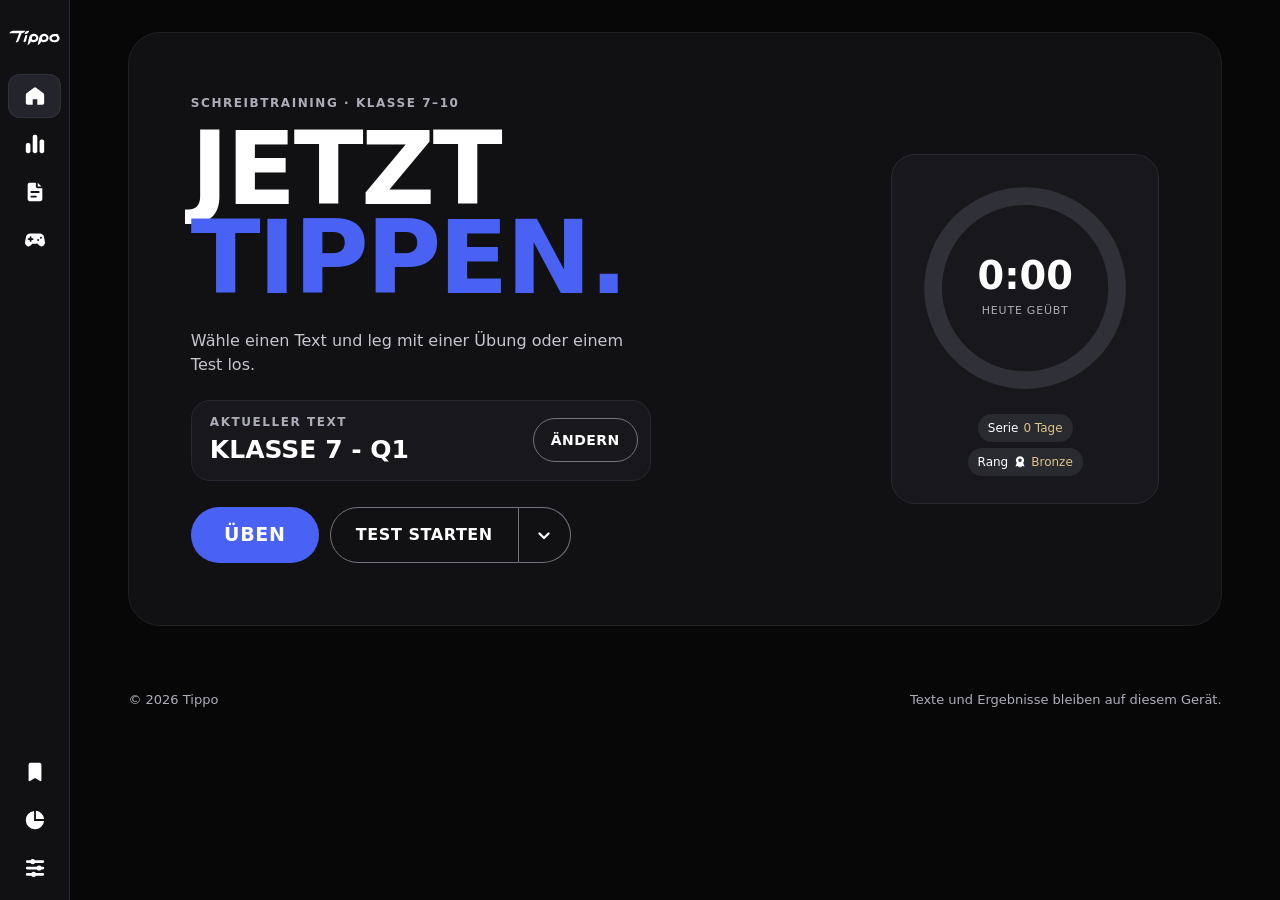
==== index.html @ 5d73d396 "Add files via upload" ====
<!doctype html>
<html lang="de" data-pg="start">
<head>
  <meta charset="utf-8">
  <meta name="viewport" content="width=device-width, initial-scale=1, viewport-fit=cover">
  <meta name="color-scheme" content="dark">
  <meta name="theme-color" content="#070708">
  <meta name="description" content="Tippo – Schreibtraining für Klasse 7–10 mit Übungen, Tests und einem Tipp-Spiel.">
  <title>Tippo – Schreibtraining</title>
  <link rel="icon" type="image/svg+xml" href="./assets/logo.svg">
  <link rel="stylesheet" href="./assets/site.css">
  <script defer src="./assets/app.js"></script>
  <script defer src="./assets/game.js"></script>
</head>
<body data-v="home">
<svg class="symbols" xmlns="http://www.w3.org/2000/svg" aria-hidden="true">
  <symbol id="i-home" viewBox="0 0 24 24"><path d="M10.8 2.9a2 2 0 0 1 2.4 0l8 6.2c.5.4.8 1 .8 1.6v8.8a2 2 0 0 1-2 2h-5.5v-6h-5v6H4a2 2 0 0 1-2-2v-8.8c0-.6.3-1.2.8-1.6z"/></symbol>
  <symbol id="i-chart" viewBox="0 0 24 24"><rect x="2" y="11" width="5" height="11" rx="2"/><rect x="9.5" y="2" width="5" height="20" rx="2"/><rect x="17" y="7" width="5" height="15" rx="2"/></symbol>
  <symbol id="i-doc" viewBox="0 0 24 24"><path fill-rule="evenodd" d="M6 2a2 2 0 0 0-2 2v16a2 2 0 0 0 2 2h12a2 2 0 0 0 2-2V8h-5a2 2 0 0 1-2-2V2zM7 12a1 1 0 0 1 1-1h8a1 1 0 1 1 0 2H8a1 1 0 0 1-1-1zm0 5a1 1 0 0 1 1-1h5a1 1 0 1 1 0 2H8a1 1 0 0 1-1-1zM15 2v4h4z"/></symbol>
  <symbol id="i-plus" viewBox="0 0 24 24"><path fill-rule="evenodd" d="M12 22a10 10 0 1 0 0-20 10 10 0 0 0 0 20zm1-15a1 1 0 1 0-2 0v4H7a1 1 0 1 0 0 2h4v4a1 1 0 1 0 2 0v-4h4a1 1 0 1 0 0-2h-4z"/></symbol>
  <symbol id="i-book" viewBox="0 0 24 24"><path d="M7 2h10a2 2 0 0 1 2 2v17a1 1 0 0 1-1.5.9L12 18.6l-5.5 3.3A1 1 0 0 1 5 21V4a2 2 0 0 1 2-2z"/></symbol>
  <symbol id="i-pie" viewBox="0 0 24 24"><path d="M11 2.1A10 10 0 1 0 21.9 13H11zM13 2v9h9a10 10 0 0 0-9-9z"/></symbol>
  <symbol id="i-bolt" viewBox="0 0 24 24"><path d="m14 1-11 13h7l-1 9 12-13h-7z"/></symbol>
  <symbol id="i-set" viewBox="0 0 24 24"><path d="M2 5a1.5 1.5 0 0 1 1.5-1.5H7a3 3 0 0 1 5 0h8.5a1.5 1.5 0 0 1 0 3H12a3 3 0 0 1-5 0H3.5A1.5 1.5 0 0 1 2 5zm0 7a1.5 1.5 0 0 1 1.5-1.5H14a3 3 0 0 1 5 0h1.5a1.5 1.5 0 0 1 0 3H19a3 3 0 0 1-5 0H3.5A1.5 1.5 0 0 1 2 12zm0 7a1.5 1.5 0 0 1 1.5-1.5H8a3 3 0 0 1 5 0h7.5a1.5 1.5 0 0 1 0 3H13a3 3 0 0 1-5 0H3.5A1.5 1.5 0 0 1 2 19z"/></symbol>
  <symbol id="i-panel" viewBox="0 0 24 24"><path fill-rule="evenodd" d="M5 3a3 3 0 0 0-3 3v12a3 3 0 0 0 3 3h14a3 3 0 0 0 3-3V6a3 3 0 0 0-3-3zm4 2h2v14H9z"/></symbol>
  <symbol id="i-x" viewBox="0 0 24 24"><path d="M4.2 4.2a2 2 0 0 1 2.8 0l5 5 5-5A2 2 0 0 1 19.8 7l-5 5 5 5a2 2 0 0 1-2.8 2.8l-5-5-5 5A2 2 0 1 1 4.2 17l5-5-5-5a2 2 0 0 1 0-2.8z"/></symbol>
  <symbol id="i-chev" viewBox="0 0 24 24"><path d="M4 8.5a1.7 1.7 0 0 1 2.4 0l5.6 5.6 5.6-5.6A1.7 1.7 0 0 1 20 11l-6.8 6.8a1.7 1.7 0 0 1-2.4 0L4 11a1.7 1.7 0 0 1 0-2.5z"/></symbol>
  <symbol id="i-game" viewBox="0 0 24 24"><path fill-rule="evenodd" d="M7 5H17a5 5 0 0 1 4.9 4.1l1 5.4a3.8 3.8 0 0 1-6.5 3.3L15 16H9l-1.4 1.8a3.8 3.8 0 0 1-6.5-3.3l1-5.4A5 5 0 0 1 7 5zm.2 3a1 1 0 0 0-1 1v1H5a1 1 0 0 0 0 2h1.2v1a1 1 0 0 0 2 0v-1h1.2a1 1 0 0 0 0-2H8.2V9a1 1 0 0 0-1-1zm8.3 3a1.1 1.1 0 1 0 0 2.2 1.1 1.1 0 0 0 0-2.2zm3-2.6a1.1 1.1 0 1 0 0 2.2 1.1 1.1 0 0 0 0-2.2z"/></symbol>
  <symbol id="i-box" viewBox="0 0 24 24"><path d="M12 2 2.8 6.2 12 10.5l9.2-4.3zM2 8v9.5a1 1 0 0 0 .6.9l8.4 3.8V12.1zm20 0-9 4.1v10.1l8.4-3.8a1 1 0 0 0 .6-.9z"/></symbol>
  <symbol id="i-medal" viewBox="0 0 24 24"><path fill-rule="evenodd" d="M12 2a7 7 0 0 0-5.5 11.3l-2.2 6.6 4-1.2 2.6 3.3 1.1-4 1.1 4 2.6-3.3 4 1.2-2.2-6.6A7 7 0 0 0 12 2zm0 3 1.2 2.4 2.7.4-2 1.9.5 2.7L12 11.1l-2.4 1.3.5-2.7-2-1.9 2.7-.4z"/></symbol>
</svg>

<div class="app" id="app">
  <aside class="side" id="side" aria-label="Seitenleiste">
    <div class="sbh">
      <button class="mark" id="bMark" type="button" aria-label="Seitenleiste öffnen" aria-controls="side" aria-expanded="false" title="Seitenleiste öffnen"><img src="./assets/logo.svg" width="52" height="16" alt=""></button>
      <img class="sblogo" src="./assets/logo.svg" width="108" height="33" alt="Tippo">
      <button class="icon-button side-close" id="bCol" type="button" aria-label="Seitenleiste schließen" title="Seitenleiste schließen"><svg class="i" aria-hidden="true"><use href="#i-x"/></svg></button>
    </div>
    <nav class="nav-group" aria-label="Schreibtraining">
      <button class="si" data-page="start" aria-label="Start" title="Start"><svg class="i" aria-hidden="true"><use href="#i-home"/></svg><span>Start</span></button>
      <button class="si" data-page="progress" aria-label="Fortschritt" title="Fortschritt"><svg class="i" aria-hidden="true"><use href="#i-chart"/></svg><span>Fortschritt</span></button>
      <button class="si" data-act="texts" aria-label="Texte" title="Texte" aria-haspopup="dialog"><svg class="i" aria-hidden="true"><use href="#i-doc"/></svg><span>Texte</span></button>
      <button class="si" data-page="game" aria-label="Spiel" title="Spiel"><svg class="i" aria-hidden="true"><use href="#i-game"/></svg><span>Spiel</span></button>
    </nav>
    <div class="nav-group sg">
      <button class="si" id="bGes" aria-label="Gesicherte Texte" title="Gesicherte Texte"><svg class="i" aria-hidden="true"><use href="#i-book"/></svg><span>Gesichert</span></button>
      <button class="si" id="sAna" aria-label="Fehleranalyse" title="Fehleranalyse"><svg class="i" aria-hidden="true"><use href="#i-pie"/></svg><span>Fehleranalyse</span></button>
      <button class="si" id="bDrill" aria-label="Schwächen üben" title="Schwächen üben"><svg class="i" aria-hidden="true"><use href="#i-bolt"/></svg><span>Schwächen üben</span></button>
      <button class="si" id="bSet" aria-label="Einstellungen" title="Einstellungen"><svg class="i" aria-hidden="true"><use href="#i-set"/></svg><span>Einstellungen</span></button>
    </div>
  </aside>
  <div class="scrim" id="scrim" aria-hidden="true"></div>

  <div class="shell" id="shell">
    <header class="top">
      <a href="#start" aria-label="Tippo Startseite"><img src="./assets/logo.svg" width="100" height="30" alt=""></a>
      <button class="acc" id="bAcc" hidden>ID <b>…</b></button>
      <button class="icon-button" data-act="side" aria-label="Seitenleiste öffnen" aria-controls="side" aria-expanded="false"><svg class="i" aria-hidden="true"><use href="#i-panel"/></svg></button>
    </header>
    <main>
      <section class="stage pg pg-s" aria-labelledby="h1">
        <div class="stage-content">
          <span class="k">Schreibtraining · Klasse 7–10</span>
          <h1 class="d" id="h1" tabindex="-1">Jetzt<br><em>tippen.</em></h1>
          <p class="lead" id="lead">Wähle einen Text und leg mit einer Übung oder einem Test los.</p>
          <div class="cur">
            <div><span class="k">Aktueller Text</span><b class="d" id="curTxt">Vorlagen werden geladen</b></div>
            <button class="pill o s" id="curBtn" aria-haspopup="dialog" aria-controls="textd" aria-expanded="false">Ändern</button>
          </div>
          <div class="acts">
            <button class="pill primary" id="bPlay">Üben</button>
            <div class="split">
              <button class="pill o" id="bTest">Test starten</button>
              <button class="pill o sm" id="bMore" aria-expanded="false" aria-controls="mMore" aria-label="Weitere Modi"><svg class="i" aria-hidden="true"><use href="#i-chev"/></svg></button>
              <div class="menu" id="mMore" hidden>
                <button id="bSprint"><svg class="i" aria-hidden="true"><use href="#i-bolt"/></svg><span><b>Sprint</b><small>60 Sekunden tippen</small></span></button>
                <button data-page="game"><svg class="i" aria-hidden="true"><use href="#i-game"/></svg><span><b>Wortpost</b><small>Wörter als Pakete verschicken</small></span></button>
              </div>
            </div>
          </div>
        </div>
        <div class="goal">
          <div class="ring">
            <svg viewBox="0 0 120 120" aria-hidden="true"><circle class="bg" cx="60" cy="60" r="52"/><circle class="fg" id="ringFg" cx="60" cy="60" r="52" stroke-dasharray="326.7" stroke-dashoffset="326.7"/></svg>
            <div class="mid"><b class="d" id="ringT">0:00</b><small>Heute geübt</small></div>
          </div>
          <div class="chips"><span class="chip">Serie <i id="chStreak">0 Tage</i></span><span class="chip">Rang <i id="chRank">Bronze</i></span></div>
        </div>
      </section>

      <section class="sec pg pg-p" aria-labelledby="progressHeading">
        <h1 class="d page-title" id="progressHeading" tabindex="-1">Dein Fortschritt</h1>
        <div class="cards">
          <div class="box rk"><span class="k">Rang</span><div class="rkh"><span id="pRankI"></span><div class="big d" id="pRank">Bronze</div></div><progress id="pXp" max="100" value="0" aria-label="Erfahrung bis zum nächsten Rang"></progress><small class="k" id="pXpT"></small><div class="ladder" id="ladder"></div></div>
          <div class="box"><span class="k">Netto-Anschläge pro Minute</span><svg class="spark" id="spark" viewBox="0 0 300 70" preserveAspectRatio="none" role="img" aria-label="Tempo-Verlauf"></svg><small class="k" id="pAvg"></small></div>
          <div class="box"><span class="k">Heute geübt</span><div class="big d" id="pToday">0:00</div><small class="k" id="pTodayT"></small></div>
        </div>
        <h2 class="d section-title">Abzeichen</h2>
        <div class="badges" id="badges"></div>
      </section>

      <section class="sec pg pg-g" aria-labelledby="gameHeading">
        <span class="k">Spielmodus · 45 Sekunden</span>
        <h1 class="d page-title" id="gameHeading" tabindex="-1">Wort<span>post.</span></h1>
        <p class="game-lead">Tippe die Aufschrift, um ein Paket abzuschicken. Je drei richtige Wörter in Folge bringen mehr Punkte. Ein Tippfehler unterbricht die Serie.</p>
        <div class="game-card">
          <div class="game-metrics">
            <div><span class="k">Restzeit</span><b class="d" id="gameTime">0:45</b></div>
            <div><span class="k">Punkte</span><b class="d" id="gameScore">0</b></div>
            <div><span class="k">Serie</span><b class="d" id="gameStreak">0</b></div>
            <div><span class="k">Rekord</span><b class="d" id="gameBest">0</b></div>
          </div>
          <progress id="gameClock" max="45" value="45" aria-label="Verbleibende Spielzeit"></progress>
          <div class="game-belt">
            <div class="parcel parcel-current"><svg class="i" aria-hidden="true"><use href="#i-box"/></svg><span class="k">Jetzt tippen</span><strong id="gameWord" aria-live="polite">–</strong></div>
            <div class="parcel"><svg class="i" aria-hidden="true"><use href="#i-box"/></svg><span class="k">Danach</span><strong id="gameNext">–</strong></div>
            <div class="parcel"><svg class="i" aria-hidden="true"><use href="#i-box"/></svg><span class="k">In der Warteschlange</span><strong id="gameLater">–</strong></div>
          </div>
          <div class="game-controls">
            <label for="gameInput" class="sr-only">Paketaufschrift tippen</label>
            <input id="gameInput" type="text" placeholder="Paketaufschrift tippen" autocomplete="off" autocorrect="off" autocapitalize="off" spellcheck="false" disabled>
            <button class="pill" type="button" id="gameStart">Spiel starten</button>
          </div>
          <p class="game-status" id="gameStatus" role="status">Ein fertiges Wort wird automatisch verschickt.</p>
        </div>
      </section>
    </main>
    <footer><span>© <span id="yr">2026</span> Tippo</span><span>Texte und Ergebnisse bleiben auf diesem Gerät.</span></footer>
  </div>

  <nav class="tabs" id="tabs" aria-label="Navigation">
    <button data-page="start"><svg class="i" aria-hidden="true"><use href="#i-home"/></svg>Start</button>
    <button data-act="texts" aria-haspopup="dialog"><svg class="i" aria-hidden="true"><use href="#i-doc"/></svg>Texte</button>
    <button data-page="progress"><svg class="i" aria-hidden="true"><use href="#i-chart"/></svg>Fortschritt</button>
    <button data-page="game"><svg class="i" aria-hidden="true"><use href="#i-game"/></svg>Spiel</button>
    <button data-act="set"><svg class="i" aria-hidden="true"><use href="#i-set"/></svg>Einstellungen</button>
  </nav>
</div>

<section class="ov" id="run" aria-label="Schreiben">
  <div class="bar"><i id="pb"></i></div><div class="bar t"><i id="tb"></i></div>
  <div class="rtop"><span class="k" id="rInfo"></span><button class="pill o s" id="runExit" type="button">Beenden <kbd>Esc</kbd></button></div>
  <div class="rbody">
    <div class="mets">
      <div class="met"><div class="n d" id="mT">0</div><span class="k">Anschläge/Min.</span></div>
      <div class="met"><div class="n d" id="mA">100<small>%</small></div><span class="k">Genauigkeit</span></div>
      <div class="met"><div class="n d" id="mZ">0:00</div><span class="k" id="mZk">Zeit</span></div>
    </div>
    <div class="tp" id="tp"></div>
    <div class="run-input">
      <label for="cap" class="sr-only">Schreibfeld</label>
      <textarea id="cap" placeholder="Hier tippen, um zu schreiben" autocomplete="off" autocorrect="off" autocapitalize="off" spellcheck="false" rows="1"></textarea>
    </div>
    <div class="hint" id="hint"></div>
    <div class="kbw"><div class="kb" id="kbRun" aria-hidden="true"></div></div>
  </div>
</section>

<section class="ov" id="done" aria-labelledby="dTitle">
  <div class="dwrap">
    <div>
      <span class="k" id="dKick"></span><h2 class="d" id="dTitle" tabindex="-1">Stark gemacht.</h2><div class="score d" id="dScore">0<small>Netto-Anschläge pro Minute</small></div>
      <div class="dacts"><button class="pill" id="dAgain">Nochmal</button><button class="pill o" id="dDrill">Schwächen üben</button><button class="pill o" id="dCert">Urkunde</button><button class="pill o" id="dHome">Fertig</button></div>
    </div>
    <div class="dside">
      <div class="dcard"><span class="k">Tempo-Verlauf</span><canvas id="chart" aria-label="Tempo-Verlauf"></canvas></div>
      <div class="dcard"><span class="k">Auswertung</span><div class="row" id="dTags"></div><div class="xpbar"><i id="dXp"></i></div><span class="k" id="dXpT"></span></div>
      <div class="dcard" id="dHeatC"><span class="k">Schwächen-Karte</span><div class="kbw"><div class="kb" id="kbDone" aria-hidden="true"></div></div></div>
    </div>
  </div>
</section>
<div id="cd" aria-live="assertive"><div><small>Mach dich bereit</small><br><b class="d" id="cdN">3</b></div></div>
<div id="toast" role="status"></div>

<dialog id="stopd" aria-labelledby="stopTitle">
  <h3 class="d" id="stopTitle">Test beenden?</h3>
  <p>Dein bisheriges Ergebnis wird gespeichert.</p>
  <div class="dr"><button class="pill l s" id="keepWriting" autofocus>Weiterschreiben</button><button class="pill s" id="endTest">Test beenden</button></div>
</dialog>

<dialog id="textd" aria-labelledby="textTitle">
  <div class="dialog-head"><h3 class="d" id="textTitle">Text auswählen</h3><button class="icon-button" id="textClose" aria-label="Textauswahl schließen" autofocus><svg class="i" aria-hidden="true"><use href="#i-x"/></svg></button></div>
  <div class="filters" id="filters" role="group" aria-label="Textgruppen"></div>
  <div class="grid" id="grid"></div>
  <div class="dr text-actions"><button class="pill l s" id="textImport">TXT importieren</button><button class="pill s" id="textAdd"><svg class="i" aria-hidden="true"><use href="#i-plus"/></svg>Eigener Text</button></div>
</dialog>

<dialog id="dlg" aria-labelledby="testHeading"><form method="dialog" id="fdlg"><h3 class="d" id="testHeading">Test starten</h3>
<label class="f2" for="iN">Name</label><input type="text" id="iN" required maxlength="40" autocomplete="off"><label class="f2" for="iK">Klasse</label><input type="text" id="iK" required maxlength="12" autocomplete="off">
<label class="f2" for="iM">Maximale Dauer (Minuten)</label><input type="number" id="iM" min="1" max="180" value="10" required><label class="f2" for="iW">Anschläge (0 = ganzer Text)</label><input type="number" id="iW" min="0" max="6000" value="0">
<div class="dr"><button type="button" class="pill l s" id="dC">Abbrechen</button><button class="pill s">Los geht’s</button></div></form></dialog>
<dialog id="setd" aria-labelledby="settingsHeading"><h3 class="d" id="settingsHeading">Einstellungen</h3>
<div class="opt"><label id="sScaleLabel" for="sScale">Schriftgröße<small>Für den Text beim Schreiben</small></label><input type="range" id="sScale" min="90" max="170" step="10"></div>
<div class="opt"><label id="sFontLabel" for="sFont">Schriftart<small>Serif, Sans oder Schreibmaschine</small></label><select id="sFont"><option value="serif">Serif</option><option value="sans">Sans</option><option value="mono">Schreibmaschine</option></select></div>
<div class="opt"><label id="sDailyLabel" for="sDaily">Tägliche Topleistung<small>Minuten Training pro Tag</small></label><select id="sDaily"><option>5</option><option>10</option><option>15</option><option>20</option><option>30</option></select></div>
<div class="opt"><label id="sGoalLabel" for="sGoal">Ziel-Tempo<small>Markiert das Zieltempo im Text</small></label><select id="sGoal"><option value="0">aus</option><option>100</option><option>150</option><option>200</option><option>250</option><option>300</option></select></div>
<div class="opt"><label id="sGlowLabel" for="sGlow">Leuchttaste und Fingerhinweis<small>Zeigt die nächste Taste</small></label><input type="checkbox" class="sw" id="sGlow"></div>
<div class="opt"><label id="sFingLabel" for="sFing">Fingerfarben<small>Tastatur nach Fingern einfärben</small></label><input type="checkbox" class="sw" id="sFing"></div>
<div class="opt"><label id="sSoundLabel" for="sSound">Ton<small>Leises Klicken, tiefer Ton bei Fehlern</small></label><input type="checkbox" class="sw" id="sSound"></div>
<div class="opt"><label id="sLockLabel" for="sLock">Korrektur gesperrt<small>Rücktaste ist aus</small></label><input type="checkbox" class="sw" id="sLock"></div>
<div class="opt" id="oDir"><span>Ordner verbinden<small>Texte und gesicherte Texte als Dateien speichern (Edge/Chrome)</small></span><button class="pill l s" id="sDir">Wählen</button></div>
<div class="dr"><button class="pill s" id="sClose">Fertig</button></div></dialog>
<dialog id="sheetd"><div class="sheet" id="sheet"></div><div class="dr"><button class="pill s" id="shP">Drucken</button><button class="pill l s" id="shI">Als Bild</button><button class="pill l s" id="shT">Als TXT</button><button class="pill l s" id="shC">Schließen</button></div></dialog>
<dialog id="certd"><h3 class="d">Deine Urkunde</h3><img id="certImg" alt="Urkunde"><div class="dr"><button class="pill s" id="ceP">Drucken</button><button class="pill l s" id="ceS">Als Bild speichern</button><button class="pill l s" id="ceC">Schließen</button></div></dialog>
<dialog id="gen"><div id="genb"></div><div class="dr"><button class="pill l s" id="genC">Schließen</button></div></dialog>
<dialog id="pastd" aria-labelledby="addHeading"><h3 class="d" id="addHeading">Eigener Text</h3><label class="f2" for="pN">Name der Textvorlage</label><input type="text" id="pN" maxlength="60" autocomplete="off" placeholder="Mein Übungstext"><label class="f2" for="pT">Text schreiben oder einfügen</label><textarea id="pT" required></textarea><p class="er" id="textError" role="alert" hidden></p><div class="dr"><button class="pill l s" id="pX">Abbrechen</button><button class="pill s" id="pS">Speichern und auswählen</button></div></dialog>
<input type="file" id="fin" accept=".txt,text/plain" multiple hidden>
<dialog id="idd"><h3 class="d">Deine ID</h3><p id="idW"></p><div class="idbox" id="idBox"></div>
<p class="idn">Die ID ersetzt E-Mail und Passwort. Sie wird zufällig in diesem Browser erzeugt, steht nirgends öffentlich und wird nicht an einen Server gesendet. Gib sie nicht weiter.</p>
<p class="ids" id="idS" role="status"></p>
<div class="idr"><button class="pill s" id="idCopy">ID kopieren</button><button class="pill l s" id="idEye">Anzeigen</button><button class="pill l s" id="idZip">Als ZIP herunterladen</button></div>
<div class="idm"><button class="lnk" id="idRest">Mit ID anmelden</button><button class="lnk" id="idNew">Neue ID erzeugen</button></div>
<div class="dr"><button class="pill s" id="idOk">Habe ich gesichert</button></div></dialog>
<dialog id="rsd"><h3 class="d">Mit ID anmelden</h3><p>Gib deine ID ein und wähle die ZIP-Sicherung.</p>
<label class="f2" for="rsId">ID</label><input type="text" id="rsId" placeholder="#…" autocomplete="off" spellcheck="false">
<label class="f2" for="rsF">ZIP-Sicherung</label><input type="file" id="rsF" accept=".zip,application/zip">
<p class="er" id="rsE" role="alert"></p>
<div class="dr"><button class="pill l s" id="rsX">Abbrechen</button><button class="pill s" id="rsGo">Anmelden</button></div></dialog>
</body>
</html>
---- assets/site.css ----
:root {
  color-scheme: dark;
  --bg: #070708;
  --card: #111114;
  --wash: #17171c;
  --line: #282830;
  --strong-line: #737380;
  --ink: #fff;
  --mut: #adadb9;
  --acc: #4962f4;
  --accT: #a5b1ff;
  --gold: #dec28d;
  --err: #ff9a90;
  --disp: "Bahnschrift", "Avenir Next Condensed", "Arial Narrow", system-ui, sans-serif;
  --ui: system-ui, -apple-system, "Segoe UI", sans-serif;
  --mono: "Cascadia Mono", ui-monospace, Consolas, monospace;
  --tf: "Iowan Old Style", Palatino, Georgia, serif;
  --scale: 1;
  --rail: 70px;
  --side-wide: 258px;
  --pad: clamp(18px, 3vw, 42px);
}
:root[data-f="sans"] { --tf: var(--ui); }
:root[data-f="mono"] { --tf: var(--mono); }
*, *::before, *::after { box-sizing: border-box; }
[hidden] { display: none !important; }
html, body { margin: 0; background: var(--bg); }
body { color: var(--ink); font: 400 16px/1.5 var(--ui); -webkit-font-smoothing: antialiased; }
button, input, select, textarea {
  color: inherit;
  font: inherit;
  -webkit-appearance: none;
  appearance: none;
  -webkit-tap-highlight-color: transparent;
}
button { cursor: pointer; }
button:disabled, input:disabled { cursor: default; opacity: .62; }
:focus-visible { outline: 2px solid var(--accT); outline-offset: 3px; }
::selection { color: #fff; background: var(--acc); }
img { display: block; max-width: 100%; }
progress { display: block; width: 100%; height: 7px; border: 0; border-radius: 99px; overflow: hidden; background: var(--line); accent-color: var(--acc); }
progress::-webkit-progress-bar { background: var(--line); }
progress::-webkit-progress-value { border-radius: 99px; background: var(--acc); }
progress::-moz-progress-bar { border-radius: 99px; background: var(--acc); }
.symbols, .sr-only { position: absolute; width: 1px; height: 1px; padding: 0; overflow: hidden; clip-path: inset(50%); white-space: nowrap; }
.i { display: inline-block; width: 22px; height: 22px; flex: none; fill: #fff; }
.d {
  font-family: var(--disp);
  font-weight: 750;
  font-stretch: condensed;
  font-variation-settings: "wdth" 78;
  text-transform: uppercase;
}
.k { display: block; color: var(--mut); font-size: 12px; font-weight: 650; letter-spacing: .13em; text-transform: uppercase; }
.pill {
  display: inline-flex;
  align-items: center;
  justify-content: center;
  gap: 8px;
  min-height: 52px;
  padding: 0 25px;
  border: 1.5px solid transparent;
  border-radius: 999px;
  background: var(--acc);
  color: #fff;
  font: 700 16px/1.15 var(--disp);
  font-variation-settings: "wdth" 85;
  letter-spacing: .035em;
  text-align: center;
  text-transform: uppercase;
  text-decoration: none;
  transition: background-color .18s, border-color .18s, transform .18s;
}
.pill:hover { background: #3b52da; }
.pill:active { transform: translateY(1px); }
.pill.o, .pill.l { background: transparent; border-color: var(--strong-line); }
.pill.l { border-color: var(--line); }
.pill.o:hover, .pill.l:hover { background: #25252d; border-color: #ababba; }
.pill.s { min-height: 44px; padding: 0 17px; font-size: 14px; }
.pill .i { width: 17px; height: 17px; }
.icon-button {
  display: grid; flex: none; place-items: center;
  width: 44px; height: 44px; padding: 0;
  border: 0; border-radius: 12px; background: transparent;
}
.icon-button:hover, .icon-button:focus-visible { background: #24242c; }
.icon-button .i { width: 19px; height: 19px; }
.lnk { border: 0; background: none; padding: 8px 0; color: var(--accT); }

/* Navigation and page layout */
.app { min-height: 100vh; padding-left: var(--rail); transition: padding-left .2s ease; }
.is-desktop.side-open .app { padding-left: var(--side-wide); }
.side {
  position: fixed;
  z-index: 30;
  inset: 0 auto 0 0;
  display: flex;
  flex-direction: column;
  width: var(--rail);
  padding: max(10px, env(safe-area-inset-top)) 8px max(10px, env(safe-area-inset-bottom));
  background: var(--card);
  border-right: 1px solid var(--line);
  overflow: auto;
  overscroll-behavior: contain;
  transition: width .2s ease, transform .2s ease;
}
.side-open .side { width: var(--side-wide); }
.sbh { display: flex; flex: none; align-items: center; justify-content: center; min-height: 56px; margin-bottom: 8px; }
.side-open .sbh { justify-content: space-between; padding: 0 4px 0 10px; }
.mark { display: grid; place-items: center; width: 54px; min-height: 44px; padding: 1px; border: 0; border-radius: 12px; background: transparent; }
.mark:hover { background: #24242c; }
.sblogo { object-fit: contain; }
.sblogo, .side-close, .side-open .mark, :root:not(.side-open) .si span { display: none; }
.side-open .sblogo, .side-open .side-close { display: grid; }
.nav-group { display: grid; gap: 4px; flex: none; }
.sg { margin-top: auto; padding-top: 12px; }
.si {
  display: flex;
  align-items: center;
  gap: 13px;
  min-height: 44px;
  width: 100%;
  padding: 0 13px;
  border: 0;
  border-radius: 12px;
  background: transparent;
  font-size: 14px;
  font-weight: 650;
  text-align: left;
  white-space: nowrap;
}
:root:not(.side-open) .si { justify-content: center; padding: 0; }
.si:hover, .si[aria-current="page"] { background: #24242c; }
.si[aria-current="page"] { box-shadow: inset 0 0 0 1px #30303a; }
.scrim { position: fixed; inset: 0; z-index: 25; background: #000b; visibility: hidden; pointer-events: none; opacity: 0; transition: opacity .2s, visibility .2s; }
.is-compact.side-open .scrim { visibility: visible; opacity: 1; pointer-events: auto; }
.is-compact.side-open body { overflow: hidden; }
.top, .tabs { display: none; }
.shell { min-width: 0; }
.shell main, .shell footer { max-width: 1170px; margin-inline: auto; padding-inline: var(--pad); }
.shell main { padding-block: clamp(22px, 2.5vw, 42px) clamp(38px, 5vw, 82px); }
.shell footer { display: flex; flex-wrap: wrap; justify-content: space-between; gap: 6px 24px; padding-bottom: 36px; color: var(--mut); font-size: 13px; }
.pg { display: none; }
[data-pg="start"] .pg-s { display: grid; }
[data-pg="progress"] .pg-p, [data-pg="game"] .pg-g { display: block; }
.stage {
  grid-template-columns: minmax(0, 1fr) minmax(210px, 268px);
  align-items: center;
  gap: clamp(24px, 5vw, 68px);
  padding: clamp(30px, 4.8vw, 72px);
  border: 1px solid #202025;
  border-radius: 32px;
  background: var(--card);
}
.stage-content { min-width: 0; }
.stage h1 { margin: 13px 0 27px; font-size: clamp(64px, 8vw, 138px); line-height: .86; letter-spacing: -.025em; }
.stage h1 em, #gameHeading span { color: var(--acc); font-style: normal; }
.lead, .game-lead { max-width: 46ch; margin: 0 0 23px; color: #c5c5ce; font-size: clamp(16px, 1.25vw, 19px); }
.cur {
  display: flex;
  align-items: center;
  justify-content: space-between;
  gap: 10px;
  max-width: 460px;
  margin-bottom: 26px;
  padding: 12px 12px 12px 18px;
  border: 1px solid var(--line);
  border-radius: 19px;
  background: var(--wash);
}
.cur div { min-width: 0; }
.cur b { display: block; overflow: hidden; font-size: clamp(18px, 2.2vw, 25px); text-overflow: ellipsis; white-space: nowrap; }
.acts, .dacts { display: flex; flex-wrap: wrap; align-items: center; gap: 11px; }
.acts .pill { min-height: 56px; }
.acts .primary { min-width: 128px; font-size: 19px; }
.split { position: relative; display: inline-flex; }
.split > .pill:first-child { border-radius: 999px 0 0 999px; }
.split .sm { width: 52px; padding: 0; border-left: 0; border-radius: 0 999px 999px 0; }
.split .sm .i { width: 16px; height: 16px; transition: transform .18s; }
.split .sm[aria-expanded="true"] .i { transform: rotate(180deg); }
.menu { position: absolute; z-index: 5; inset: calc(100% + 7px) auto auto 0; min-width: 246px; padding: 6px; border: 1px solid var(--line); border-radius: 16px; background: var(--wash); box-shadow: 0 12px 32px #0007; }
.menu button { display: flex; align-items: center; gap: 12px; width: 100%; padding: 9px 12px; border: 0; border-radius: 11px; background: transparent; text-align: left; }
.menu button:hover, .menu button:focus-visible { background: #282832; }
.menu b, .menu small { display: block; }
.menu small { color: var(--mut); }
.goal {
  display: grid;
  justify-items: center;
  gap: 20px;
  padding: clamp(18px, 2.1vw, 32px);
  border: 1px solid var(--line);
  border-radius: 24px;
  background: var(--wash);
  text-align: center;
}
.ring { position: relative; width: 100%; max-width: 220px; aspect-ratio: 1; }
.ring svg { display: block; width: 100%; height: 100%; transform: rotate(-90deg); }
.ring circle { fill: none; stroke-width: 10; stroke-linecap: round; }
.ring .bg { stroke: #303039; }
.ring .fg { stroke: var(--acc); transition: stroke-dashoffset .5s ease; }
.ring .mid { position: absolute; inset: 0; display: grid; place-content: center; text-align: center; }
.ring b { font-size: clamp(30px, 3vw, 46px); line-height: 1.05; }
.ring small { margin-top: 6px; color: var(--mut); font-size: 11px; letter-spacing: .07em; text-transform: uppercase; }
.chips { display: flex; flex-wrap: wrap; justify-content: center; gap: 6px; }
.chip { display: inline-flex; align-items: center; gap: 5px; padding: 5px 10px; border-radius: 999px; background: #292930; font-size: 12px; white-space: nowrap; }
.chip i { display: inline-flex; align-items: center; gap: 4px; color: var(--gold); font-style: normal; }
.chip svg { width: 14px; height: 14px; }

/* Progress and results */
.page-title { margin: 9px 0 22px; font-size: clamp(40px, 6.6vw, 94px); line-height: .95; letter-spacing: -.02em; overflow-wrap: anywhere; }
.section-title { margin: clamp(28px, 4vw, 46px) 0 15px; font-size: clamp(23px, 3vw, 33px); }
.cards { display: grid; grid-template-columns: minmax(0, 1.2fr) repeat(2, minmax(0, 1fr)); align-items: stretch; gap: 14px; }
.box, .dcard { min-width: 0; padding: clamp(15px, 2.2vw, 24px); border: 1px solid var(--line); border-radius: 21px; background: var(--card); }
.box { display: flex; flex-direction: column; gap: 12px; }
.box .big { margin: 2px 0; font-size: clamp(33px, 4vw, 60px); line-height: 1; }
.box .spark { margin: auto 0 0; }
.spark { display: block; width: 100%; height: 70px; }
.rkh { display: flex; align-items: center; gap: 10px; }
.rkh svg { display: block; width: 39px; height: 39px; }
.ladder { display: grid; grid-template-columns: repeat(6, minmax(0, 1fr)); gap: 4px; }
.rl { display: grid; justify-items: center; gap: 3px; padding: 5px 0; color: var(--mut); font-size: clamp(8px, .75vw, 11px); }
.rl svg { width: 20px; height: 20px; opacity: .44; }
.rl.done svg, .rl.on svg { opacity: 1; }
.rl.on { border-radius: 8px; background: #252538; color: #fff; }
.badges { display: grid; grid-template-columns: repeat(auto-fill, minmax(min(100%, 153px), 1fr)); gap: 10px; }
.bd { display: grid; justify-items: start; align-content: start; gap: 3px; min-height: 100px; padding: 12px 14px; border: 1px solid var(--line); border-radius: 14px; background: var(--card); }
.bd.on { border-color: #695839; background: #1c1813; }
.bd .i { margin-bottom: 3px; width: 24px; height: 24px; }
.bd:not(.on) .i { opacity: .42; }
.bd b { font-size: 14px; }
.bd span { color: var(--mut); font-size: 12px; }

/* Practice, test, and countdown */
.ov { position: fixed; inset: 0; z-index: 50; display: none; overflow: auto; overscroll-behavior: contain; background: var(--bg); }
body:not([data-v="home"]) { overflow: hidden; }
body:not([data-v="home"]) .app { visibility: hidden; }
body[data-v="run"] #run, body[data-v="done"] #done { display: block; }
#run { height: var(--run-height, 100%); bottom: auto; }
#run.keyboard-open .tp { height: calc(var(--tfs) * 2.9 + 24px); }
#run.keyboard-open .kbw { display: none; }
.bar { height: 4px; background: var(--line); }
.bar i { display: block; width: 0; height: 100%; background: var(--acc); transition: width .12s linear; }
.bar.t { height: 2px; }
.bar.t i { background: #dfdfeb; }
.rtop { display: flex; align-items: center; justify-content: space-between; gap: 12px; padding: max(10px, env(safe-area-inset-top)) var(--pad) 10px; border-bottom: 1px solid var(--line); }
.rtop .k { overflow-wrap: anywhere; }
.rtop button { flex: none; }
kbd { font: 600 12px var(--ui); text-transform: none; }
.rtop kbd { padding: 2px 5px; border: 1px solid var(--strong-line); border-radius: 5px; }
.rbody { max-width: 1120px; margin: 0 auto; display: grid; gap: clamp(12px, 2.5vh, 24px); padding: clamp(14px, 3vh, 28px) var(--pad) max(24px, env(safe-area-inset-bottom)); }
.mets { display: flex; justify-content: space-between; max-width: 560px; gap: 8px; }
.met .n { font-size: clamp(34px, 5vw, 64px); line-height: .98; font-variant-numeric: tabular-nums; }
.met .n small { margin-left: 3px; color: var(--mut); font-size: .43em; }
.met .k { margin-top: 5px; }
.tp {
  --tfs: calc(clamp(20px, 3.5vw, 42px) * var(--scale));
  position: relative;
  overflow: hidden;
  height: calc(var(--tfs) * 4.35 + 24px);
  padding: 12px clamp(11px, 2vw, 19px);
  border: 1px solid var(--line);
  border-radius: 16px;
  background: var(--card);
  font: 400 var(--tfs)/1.45 var(--tf);
  white-space: pre-wrap;
  overflow-wrap: anywhere;
  user-select: none;
}
.tp .d1 { color: #92929e; }
.tp .x { border-radius: 3px; background: #512624; color: var(--err); text-decoration: underline; text-underline-offset: 4px; }
.tp .c { border-radius: 4px; background: #293570; box-shadow: inset 0 -3px 0 var(--accT); }
.tp .gh { border-bottom: 2px dotted var(--mut); }
#cap, #gameInput {
  display: block;
  width: 100%;
  min-width: 0;
  min-height: 48px;
  padding: 10px 13px;
  border: 1px solid var(--strong-line);
  border-radius: 12px;
  background: var(--wash);
  font-size: 17px;
}
#cap { resize: none; overflow: hidden; font-family: var(--tf); }
#cap::placeholder, #gameInput::placeholder { color: var(--mut); }
.hint { color: var(--mut); font-size: 14px; }
.hint:empty { display: none; }
.hint b { color: var(--ink); }
.kbw { display: flex; justify-content: center; max-width: 100%; }
.kb, .kb .r { display: flex; align-items: center; gap: clamp(3px, .7vw, 6px); }
.kb { flex-direction: column; }
.key { display: grid; place-items: center; width: min(42px, 6.1vw); height: min(38px, 5.8vw); border: 1px solid var(--line); border-radius: 7px; color: var(--mut); font-size: clamp(10px, 1.4vw, 13px); font-weight: 650; }
.key.on { border-color: var(--accT); background: var(--acc); color: #fff; }
.key.sp { width: min(284px, 50vw); }
#cd { position: fixed; z-index: 50; inset: 0; display: none; place-items: center; background: var(--bg); text-align: center; }
#cd.on { display: grid; }
#cd small { color: var(--mut); letter-spacing: .15em; text-transform: uppercase; }
#cd b { display: block; color: var(--accT); font-size: clamp(110px, 24vw, 280px); line-height: 1; animation: count-in .85s ease both; }
@keyframes count-in { from { opacity: .45; transform: scale(.92); } to { opacity: 1; transform: scale(1); } }
.dwrap { display: grid; grid-template-columns: minmax(0, 1fr) minmax(0, .9fr); align-items: center; gap: clamp(24px, 5vw, 64px); max-width: 1170px; min-height: 100%; margin: 0 auto; padding: clamp(25px, 6vh, 65px) var(--pad); }
.dwrap h2 { margin: 8px 0 14px; font-size: clamp(36px, 5.6vw, 78px); line-height: .95; }
.score { font-size: clamp(84px, 13vw, 202px); line-height: .89; font-variant-numeric: tabular-nums; }
.score small { display: block; margin-top: 14px; color: var(--mut); font: 650 13px/1.35 var(--ui); letter-spacing: .1em; }
.dacts { margin-top: 24px; }
.dside { display: grid; gap: 13px; min-width: 0; }
.dcard canvas { display: block; width: 100%; height: 100px; margin-top: 10px; }
.dcard .kbw { margin-top: 12px; }
.dcard .key { width: clamp(15px, 2vw, 25px); height: clamp(18px, 2vw, 26px); }
.dcard .key.sp { width: min(150px, 40vw); }
.row { display: flex; flex-wrap: wrap; gap: 6px; margin-top: 10px; }
.tag { padding: 4px 9px; border-radius: 999px; background: #25252b; font-size: 13px; }
.tag.e { color: var(--err); }
.tag.g { color: var(--gold); }
.xpbar { height: 6px; margin-block: 13px 7px; overflow: hidden; border-radius: 99px; background: var(--line); }
.xpbar i { display: block; height: 100%; background: var(--acc); transition: width .45s ease; }

/* Dialogs, text picker, and form controls */
dialog {
  width: min(92vw, 650px);
  max-height: calc(100% - 28px);
  max-height: calc(100dvh - 28px);
  overflow: auto;
  overscroll-behavior: contain;
  padding: clamp(16px, 3vw, 28px);
  border: 1px solid var(--line);
  border-radius: 22px;
  background: var(--card);
  color: var(--ink);
  box-shadow: 0 18px 55px #0009;
}
dialog::backdrop { background: #000a; }
dialog h3 { margin: 0 0 12px; font-size: clamp(26px, 4vw, 38px); line-height: 1; }
.dialog-head { display: flex; align-items: center; justify-content: space-between; gap: 10px; }
.dialog-head h3 { margin: 0; }
dialog .f2 { display: block; margin: 15px 0 5px; color: var(--mut); font-size: 13px; font-weight: 650; }
dialog input[type="text"], dialog input[type="number"], dialog input[type="file"], dialog textarea {
  display: block;
  width: 100%;
  padding: 10px 12px;
  border: 1px solid var(--strong-line);
  border-radius: 11px;
  background: var(--bg);
  font-size: 17px;
}
dialog textarea { min-height: 140px; resize: vertical; }
dialog input::file-selector-button { margin-right: 8px; border: 1px solid var(--strong-line); padding: 5px 8px; border-radius: 8px; background: var(--wash); color: #fff; }
.dr { display: flex; flex-wrap: wrap; justify-content: flex-end; gap: 8px; margin-top: 18px; }
#textd { width: min(92vw, 508px); }
#textd.anchored { position: fixed; inset: var(--text-top) auto auto var(--text-left); margin: 0; }
#textd.anchored::backdrop { background: #0006; }
.filters { display: flex; flex-wrap: wrap; gap: 5px; margin-block: 10px 12px; }
.f { min-height: 36px; padding: 0 11px; border: 1px solid var(--line); border-radius: 999px; background: transparent; color: var(--mut); font-size: 13px; font-weight: 650; }
.f:hover { border-color: var(--strong-line); }
.f.on { border-color: var(--accT); background: #272f60; color: var(--ink); }
.grid { display: grid; gap: 5px; max-height: min(38vh, 265px); padding: 4px; margin: -4px; overflow: auto; overscroll-behavior: contain; }
.tc { display: flex; align-items: center; justify-content: space-between; gap: 8px; min-height: 51px; padding: 7px 10px; border: 1px solid var(--line); border-radius: 11px; background: var(--wash); text-align: left; }
.tc:hover, .tc.on { border-color: var(--accT); }
.tc.on { background: #202747; }
.tc .t { display: block; font-size: 15px; overflow-wrap: anywhere; }
.tc small { display: block; color: var(--mut); font-size: 12px; }
.tc .i { width: 16px; height: 16px; }
.text-actions { padding-top: 12px; border-top: 1px solid var(--line); }
.opt { display: flex; justify-content: space-between; align-items: center; gap: 9px 12px; padding: 10px 0; border-bottom: 1px solid var(--line); }
.opt small { display: block; color: var(--mut); font-size: 13px; }
.sw { position: relative; flex: none; width: 48px; height: 28px; margin: 0; border: 1px solid var(--strong-line); border-radius: 99px; background: #383842; cursor: pointer; }
.sw::after { position: absolute; inset: 3px auto auto 3px; width: 20px; height: 20px; border-radius: 50%; background: #fff; content: ""; transition: transform .16s; }
.sw:checked { border-color: var(--accT); background: var(--acc); }
.sw:checked::after { transform: translateX(19px); }
.opt input[type="range"] { width: min(34vw, 146px); min-height: 30px; background: transparent; accent-color: var(--acc); }
.opt input[type="range"]::-webkit-slider-runnable-track { height: 6px; border-radius: 99px; background: var(--line); }
.opt input[type="range"]::-webkit-slider-thumb { -webkit-appearance: none; width: 19px; height: 19px; margin-top: -6px; border-radius: 50%; background: var(--accT); }
.opt input[type="range"]::-moz-range-track { height: 6px; border-radius: 99px; background: var(--line); }
.opt input[type="range"]::-moz-range-thumb { width: 18px; height: 18px; border: 0; border-radius: 50%; background: var(--accT); }
.cs { position: relative; min-width: min(33vw, 135px); }
.cs-b { display: flex; align-items: center; justify-content: space-between; gap: 6px; width: 100%; min-height: 44px; padding: 6px 9px; border: 1px solid var(--strong-line); border-radius: 10px; background: var(--bg); font-size: 14px; text-align: left; }
.cs-b .i { width: 13px; height: 13px; }
.cs-m { position: absolute; z-index: 2; inset: calc(100% + 4px) 0 auto auto; min-width: 100%; max-height: 180px; overflow: auto; padding: 4px; border: 1px solid var(--strong-line); border-radius: 10px; background: var(--wash); box-shadow: 0 7px 24px #0009; }
.cs-m button { display: block; width: 100%; padding: 8px 10px; border: 0; border-radius: 7px; background: none; font-size: 14px; text-align: left; white-space: nowrap; }
.cs-m button:hover, .cs-m button:focus-visible { background: #303040; outline-offset: -2px; }
.cs-m button[aria-selected="true"] { background: #283371; }
#sheetd { width: min(96vw, 760px); }
.sheet { max-height: 64vh; overflow: auto; padding: clamp(14px, 4vw, 37px); border-radius: 4px; background: #fff; color: #111; font: 13px/1.6 var(--mono); white-space: pre-wrap; overflow-wrap: anywhere; }
#certd img { width: 100%; border-radius: 8px; }
.lst { display: grid; gap: 7px; }
.lst button { justify-content: flex-start; overflow-wrap: anywhere; text-transform: none; }
table { width: 100%; border-collapse: collapse; }
td, th { padding: 7px; border-bottom: 1px solid var(--line); text-align: right; font-size: 14px; }
.idbox { padding: 15px; border: 1px dashed var(--strong-line); border-radius: 10px; font-family: var(--mono); overflow-wrap: anywhere; }
.idn, .ids { color: var(--mut); font-size: 14px; }
.idr, .idm { display: flex; flex-wrap: wrap; gap: 8px; }
.er { margin: 8px 0 0; color: var(--err); font-size: 14px; }
#toast { position: fixed; z-index: 60; inset: auto auto max(17px, env(safe-area-inset-bottom)) 50%; width: max-content; max-width: calc(100% - 24px); padding: 10px 15px; border: 1px solid var(--strong-line); border-radius: 12px; background: #1b1b22; opacity: 0; pointer-events: none; transform: translate(-50%, 12px); transition: opacity .18s, transform .18s; }
#toast.on { opacity: 1; transform: translate(-50%, 0); }

/* Wortpost */
.game-lead { max-width: 62ch; }
.game-card { display: grid; gap: 16px; padding: clamp(14px, 3vw, 32px); border: 1px solid var(--line); border-radius: 24px; background: var(--card); }
.game-metrics { display: grid; grid-template-columns: repeat(4, minmax(0, 1fr)); gap: 10px; }
.game-metrics b { display: block; margin-top: 2px; font-size: clamp(28px, 5vw, 54px); line-height: 1; font-variant-numeric: tabular-nums; }
.game-metrics .k { letter-spacing: .08em; }
.game-belt { display: grid; grid-template-columns: 1.45fr 1fr 1fr; gap: 8px; }
.parcel { display: grid; align-content: center; gap: 5px; min-width: 0; min-height: 116px; padding: clamp(9px, 2vw, 19px); border: 1px solid var(--line); border-radius: 14px; background: var(--wash); }
.parcel-current { border-color: #546bfa; background: #202953; }
.parcel .i { width: 21px; height: 21px; }
.parcel strong { font: 650 clamp(15px, 2.4vw, 29px)/1.1 var(--mono); overflow-wrap: anywhere; }
.parcel-current strong { color: #fff; }
.parcel-current.sent { animation: parcel-arrives .2s ease-out both; }
@keyframes parcel-arrives {
  from { opacity: .68; transform: translateX(5px); }
  to { opacity: 1; transform: translateX(0); }
}
.game-controls { display: flex; gap: 8px; }
.game-controls .pill { flex: none; }
#gameInput[aria-invalid="true"] { border-color: var(--err); }
.game-status { min-height: 1.5em; margin: -3px 0 0; color: var(--mut); font-size: 14px; }

/* Static error page */
.error-page { display: grid; min-height: 100vh; place-items: center; padding: var(--pad); }
.error-card { width: min(100%, 660px); padding: clamp(20px, 5vw, 52px); border: 1px solid var(--line); border-radius: 25px; background: var(--card); }
.error-card h1 { margin: 12px 0; font-size: clamp(34px, 6vw, 60px); line-height: .96; }
.error-card p { max-width: 46ch; margin: 0 0 20px; color: var(--mut); }
.error-code { display: block; margin-top: 22px; color: var(--accT); font-size: clamp(75px, 13vw, 136px); line-height: .9; }

@media (max-width: 1099px) {
  .cards { grid-template-columns: repeat(2, minmax(0, 1fr)); }
  .cards .rk { grid-column: 1 / -1; }
  .ladder { max-width: 400px; }
}
@media (max-width: 880px) {
  .stage { grid-template-columns: minmax(0, 1fr); gap: 24px; }
  .goal { grid-template-columns: 120px minmax(0, 1fr); justify-items: start; align-items: center; gap: 15px; }
  .goal .chips { align-items: start; flex-direction: column; }
  .dwrap { grid-template-columns: minmax(0, 1fr); align-content: start; }
}
@media (max-width: 699px) {
  .app { padding-left: 0; }
  .side { width: min(83vw, var(--side-wide)); visibility: hidden; transform: translateX(-101%); }
  .side-open .side { width: min(83vw, var(--side-wide)); visibility: visible; transform: none; }
  .top { display: flex; position: sticky; top: 0; z-index: 10; align-items: center; justify-content: space-between; gap: 6px; padding: max(5px, env(safe-area-inset-top)) var(--pad) 5px; border-bottom: 1px solid var(--line); background: var(--bg); }
  .top img { object-fit: contain; }
  .tabs { display: grid; grid-template-columns: repeat(5, minmax(0, 1fr)); position: fixed; inset: auto 0 0; z-index: 20; padding: 4px 3px max(4px, env(safe-area-inset-bottom)); border-top: 1px solid var(--line); background: var(--card); }
  .tabs button { display: grid; justify-items: center; align-content: center; gap: 3px; min-height: 48px; padding: 2px; border: 0; border-radius: 9px; background: transparent; font-size: clamp(9px, 2.55vw, 11px); font-weight: 650; }
  .tabs button[aria-current="page"] { background: #24242c; color: var(--accT); }
  .tabs .i { width: 19px; height: 19px; }
  .shell { padding-bottom: calc(50px + env(safe-area-inset-bottom)); }
  .shell main { padding-block: 16px 34px; }
  .shell footer { display: grid; padding-bottom: 21px; }
  .stage { gap: 20px; padding: clamp(16px, 5vw, 28px); border-radius: 22px; }
  .stage h1 { font-size: clamp(48px, 13vw, 90px); margin-bottom: 19px; }
  .cur { margin-bottom: 16px; }
  .acts .pill { min-height: 48px; }
  .goal { min-width: 0; grid-template-columns: minmax(80px, 110px) minmax(0, 1fr); padding: 10px 13px; border-radius: 15px; }
  .ring b { font-size: 28px; }
  .ring small { font-size: 10px; }
  .cards { grid-template-columns: minmax(0, 1fr); }
  .met .k { letter-spacing: .045em; font-size: 11px; }
  .rtop kbd { display: none; }
  body[data-v="home"] #toast { bottom: calc(62px + env(safe-area-inset-bottom)); }
}
@media (max-width: 435px) {
  .acts { align-items: stretch; flex-direction: column; }
  .split > .pill:first-child { flex: 1; }
  .menu { right: 0; min-width: 0; }
  .game-belt { grid-template-columns: 1.25fr minmax(0, 1fr); }
  .game-belt .parcel:last-child { display: none; }
  .game-controls { flex-direction: column; }
  .k { letter-spacing: .085em; }
}
@media (max-height: 690px) {
  #run .kbw { display: none; }
}
@media (prefers-reduced-motion: reduce) {
  *, *::before, *::after { animation: none !important; transition: none !important; scroll-behavior: auto !important; }
}
@media print {
  html, body { background: #fff; }
  body > :not(dialog[open]) { display: none !important; }
  dialog[open] { position: static; width: auto; max-width: none; max-height: none; margin: 0; padding: 0; overflow: visible; border: 0; background: #fff; box-shadow: none; }
  dialog::backdrop, dialog .dr, #certd h3 { display: none; }
  .sheet { max-height: none; overflow: visible; padding: 0; }
}
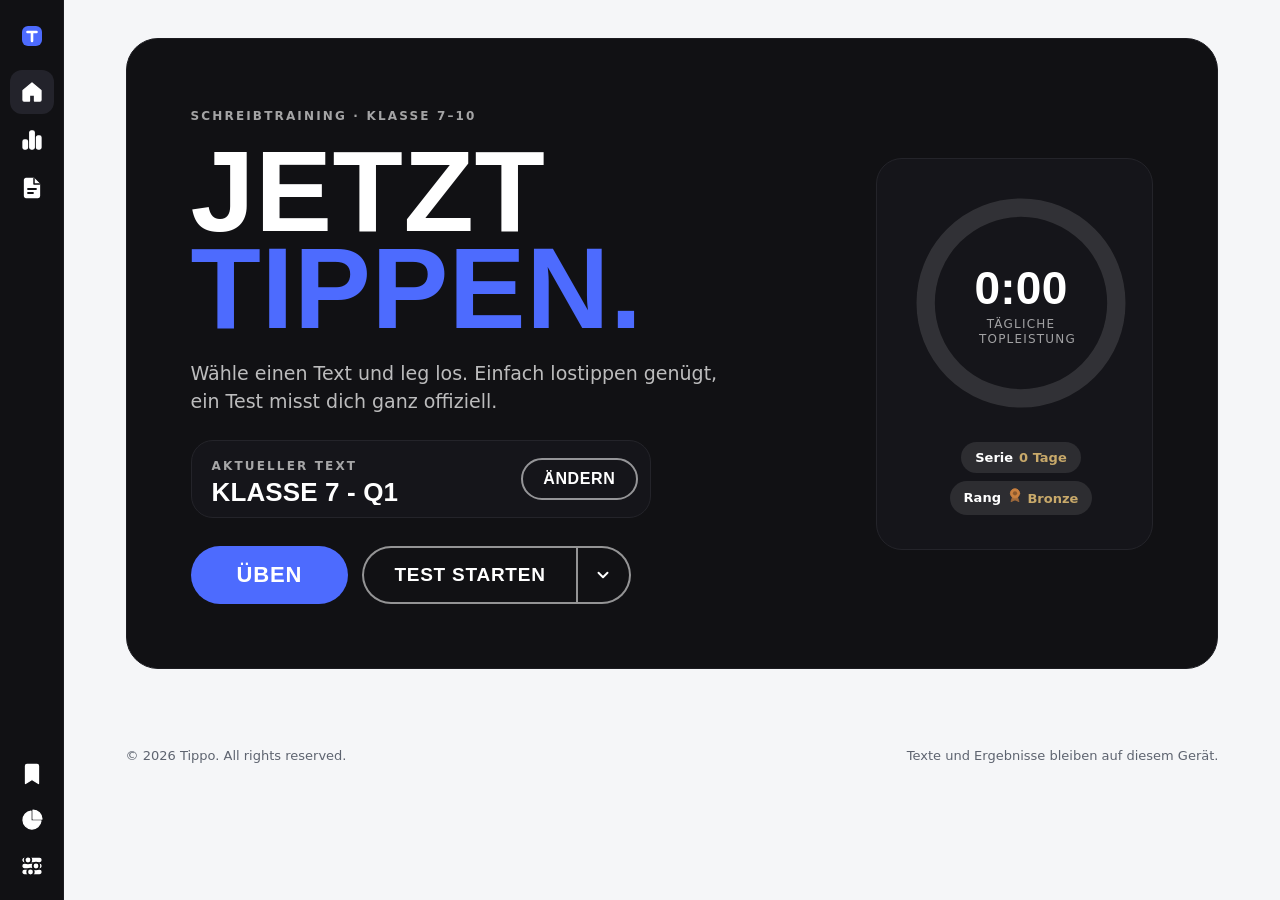
==== commit b731cde5: "Add files via upload" ====
--- a/index.html
+++ b/index.html
@@ -1,210 +1,343 @@
-<!doctype html>
-<html lang="de" data-pg="start">
-<head>
-  <meta charset="utf-8">
-  <meta name="viewport" content="width=device-width, initial-scale=1, viewport-fit=cover">
-  <meta name="color-scheme" content="dark">
-  <meta name="theme-color" content="#070708">
-  <meta name="description" content="Tippo – Schreibtraining für Klasse 7–10 mit Übungen, Tests und einem Tipp-Spiel.">
-  <title>Tippo – Schreibtraining</title>
-  <link rel="icon" type="image/svg+xml" href="./assets/logo.svg">
-  <link rel="stylesheet" href="./assets/site.css">
-  <script defer src="./assets/app.js"></script>
-  <script defer src="./assets/game.js"></script>
-</head>
-<body data-v="home">
-<svg class="symbols" xmlns="http://www.w3.org/2000/svg" aria-hidden="true">
-  <symbol id="i-home" viewBox="0 0 24 24"><path d="M10.8 2.9a2 2 0 0 1 2.4 0l8 6.2c.5.4.8 1 .8 1.6v8.8a2 2 0 0 1-2 2h-5.5v-6h-5v6H4a2 2 0 0 1-2-2v-8.8c0-.6.3-1.2.8-1.6z"/></symbol>
-  <symbol id="i-chart" viewBox="0 0 24 24"><rect x="2" y="11" width="5" height="11" rx="2"/><rect x="9.5" y="2" width="5" height="20" rx="2"/><rect x="17" y="7" width="5" height="15" rx="2"/></symbol>
-  <symbol id="i-doc" viewBox="0 0 24 24"><path fill-rule="evenodd" d="M6 2a2 2 0 0 0-2 2v16a2 2 0 0 0 2 2h12a2 2 0 0 0 2-2V8h-5a2 2 0 0 1-2-2V2zM7 12a1 1 0 0 1 1-1h8a1 1 0 1 1 0 2H8a1 1 0 0 1-1-1zm0 5a1 1 0 0 1 1-1h5a1 1 0 1 1 0 2H8a1 1 0 0 1-1-1zM15 2v4h4z"/></symbol>
-  <symbol id="i-plus" viewBox="0 0 24 24"><path fill-rule="evenodd" d="M12 22a10 10 0 1 0 0-20 10 10 0 0 0 0 20zm1-15a1 1 0 1 0-2 0v4H7a1 1 0 1 0 0 2h4v4a1 1 0 1 0 2 0v-4h4a1 1 0 1 0 0-2h-4z"/></symbol>
-  <symbol id="i-book" viewBox="0 0 24 24"><path d="M7 2h10a2 2 0 0 1 2 2v17a1 1 0 0 1-1.5.9L12 18.6l-5.5 3.3A1 1 0 0 1 5 21V4a2 2 0 0 1 2-2z"/></symbol>
-  <symbol id="i-pie" viewBox="0 0 24 24"><path d="M11 2.1A10 10 0 1 0 21.9 13H11zM13 2v9h9a10 10 0 0 0-9-9z"/></symbol>
-  <symbol id="i-bolt" viewBox="0 0 24 24"><path d="m14 1-11 13h7l-1 9 12-13h-7z"/></symbol>
-  <symbol id="i-set" viewBox="0 0 24 24"><path d="M2 5a1.5 1.5 0 0 1 1.5-1.5H7a3 3 0 0 1 5 0h8.5a1.5 1.5 0 0 1 0 3H12a3 3 0 0 1-5 0H3.5A1.5 1.5 0 0 1 2 5zm0 7a1.5 1.5 0 0 1 1.5-1.5H14a3 3 0 0 1 5 0h1.5a1.5 1.5 0 0 1 0 3H19a3 3 0 0 1-5 0H3.5A1.5 1.5 0 0 1 2 12zm0 7a1.5 1.5 0 0 1 1.5-1.5H8a3 3 0 0 1 5 0h7.5a1.5 1.5 0 0 1 0 3H13a3 3 0 0 1-5 0H3.5A1.5 1.5 0 0 1 2 19z"/></symbol>
-  <symbol id="i-panel" viewBox="0 0 24 24"><path fill-rule="evenodd" d="M5 3a3 3 0 0 0-3 3v12a3 3 0 0 0 3 3h14a3 3 0 0 0 3-3V6a3 3 0 0 0-3-3zm4 2h2v14H9z"/></symbol>
-  <symbol id="i-x" viewBox="0 0 24 24"><path d="M4.2 4.2a2 2 0 0 1 2.8 0l5 5 5-5A2 2 0 0 1 19.8 7l-5 5 5 5a2 2 0 0 1-2.8 2.8l-5-5-5 5A2 2 0 1 1 4.2 17l5-5-5-5a2 2 0 0 1 0-2.8z"/></symbol>
-  <symbol id="i-chev" viewBox="0 0 24 24"><path d="M4 8.5a1.7 1.7 0 0 1 2.4 0l5.6 5.6 5.6-5.6A1.7 1.7 0 0 1 20 11l-6.8 6.8a1.7 1.7 0 0 1-2.4 0L4 11a1.7 1.7 0 0 1 0-2.5z"/></symbol>
-  <symbol id="i-game" viewBox="0 0 24 24"><path fill-rule="evenodd" d="M7 5H17a5 5 0 0 1 4.9 4.1l1 5.4a3.8 3.8 0 0 1-6.5 3.3L15 16H9l-1.4 1.8a3.8 3.8 0 0 1-6.5-3.3l1-5.4A5 5 0 0 1 7 5zm.2 3a1 1 0 0 0-1 1v1H5a1 1 0 0 0 0 2h1.2v1a1 1 0 0 0 2 0v-1h1.2a1 1 0 0 0 0-2H8.2V9a1 1 0 0 0-1-1zm8.3 3a1.1 1.1 0 1 0 0 2.2 1.1 1.1 0 0 0 0-2.2zm3-2.6a1.1 1.1 0 1 0 0 2.2 1.1 1.1 0 0 0 0-2.2z"/></symbol>
-  <symbol id="i-box" viewBox="0 0 24 24"><path d="M12 2 2.8 6.2 12 10.5l9.2-4.3zM2 8v9.5a1 1 0 0 0 .6.9l8.4 3.8V12.1zm20 0-9 4.1v10.1l8.4-3.8a1 1 0 0 0 .6-.9z"/></symbol>
-  <symbol id="i-medal" viewBox="0 0 24 24"><path fill-rule="evenodd" d="M12 2a7 7 0 0 0-5.5 11.3l-2.2 6.6 4-1.2 2.6 3.3 1.1-4 1.1 4 2.6-3.3 4 1.2-2.2-6.6A7 7 0 0 0 12 2zm0 3 1.2 2.4 2.7.4-2 1.9.5 2.7L12 11.1l-2.4 1.3.5-2.7-2-1.9 2.7-.4z"/></symbol>
-</svg>
-
-<div class="app" id="app">
-  <aside class="side" id="side" aria-label="Seitenleiste">
-    <div class="sbh">
-      <button class="mark" id="bMark" type="button" aria-label="Seitenleiste öffnen" aria-controls="side" aria-expanded="false" title="Seitenleiste öffnen"><img src="./assets/logo.svg" width="52" height="16" alt=""></button>
-      <img class="sblogo" src="./assets/logo.svg" width="108" height="33" alt="Tippo">
-      <button class="icon-button side-close" id="bCol" type="button" aria-label="Seitenleiste schließen" title="Seitenleiste schließen"><svg class="i" aria-hidden="true"><use href="#i-x"/></svg></button>
-    </div>
-    <nav class="nav-group" aria-label="Schreibtraining">
-      <button class="si" data-page="start" aria-label="Start" title="Start"><svg class="i" aria-hidden="true"><use href="#i-home"/></svg><span>Start</span></button>
-      <button class="si" data-page="progress" aria-label="Fortschritt" title="Fortschritt"><svg class="i" aria-hidden="true"><use href="#i-chart"/></svg><span>Fortschritt</span></button>
-      <button class="si" data-act="texts" aria-label="Texte" title="Texte" aria-haspopup="dialog"><svg class="i" aria-hidden="true"><use href="#i-doc"/></svg><span>Texte</span></button>
-      <button class="si" data-page="game" aria-label="Spiel" title="Spiel"><svg class="i" aria-hidden="true"><use href="#i-game"/></svg><span>Spiel</span></button>
-    </nav>
-    <div class="nav-group sg">
-      <button class="si" id="bGes" aria-label="Gesicherte Texte" title="Gesicherte Texte"><svg class="i" aria-hidden="true"><use href="#i-book"/></svg><span>Gesichert</span></button>
-      <button class="si" id="sAna" aria-label="Fehleranalyse" title="Fehleranalyse"><svg class="i" aria-hidden="true"><use href="#i-pie"/></svg><span>Fehleranalyse</span></button>
-      <button class="si" id="bDrill" aria-label="Schwächen üben" title="Schwächen üben"><svg class="i" aria-hidden="true"><use href="#i-bolt"/></svg><span>Schwächen üben</span></button>
-      <button class="si" id="bSet" aria-label="Einstellungen" title="Einstellungen"><svg class="i" aria-hidden="true"><use href="#i-set"/></svg><span>Einstellungen</span></button>
-    </div>
-  </aside>
-  <div class="scrim" id="scrim" aria-hidden="true"></div>
-
-  <div class="shell" id="shell">
-    <header class="top">
-      <a href="#start" aria-label="Tippo Startseite"><img src="./assets/logo.svg" width="100" height="30" alt=""></a>
-      <button class="acc" id="bAcc" hidden>ID <b>…</b></button>
-      <button class="icon-button" data-act="side" aria-label="Seitenleiste öffnen" aria-controls="side" aria-expanded="false"><svg class="i" aria-hidden="true"><use href="#i-panel"/></svg></button>
-    </header>
-    <main>
-      <section class="stage pg pg-s" aria-labelledby="h1">
-        <div class="stage-content">
-          <span class="k">Schreibtraining · Klasse 7–10</span>
-          <h1 class="d" id="h1" tabindex="-1">Jetzt<br><em>tippen.</em></h1>
-          <p class="lead" id="lead">Wähle einen Text und leg mit einer Übung oder einem Test los.</p>
-          <div class="cur">
-            <div><span class="k">Aktueller Text</span><b class="d" id="curTxt">Vorlagen werden geladen</b></div>
-            <button class="pill o s" id="curBtn" aria-haspopup="dialog" aria-controls="textd" aria-expanded="false">Ändern</button>
-          </div>
-          <div class="acts">
-            <button class="pill primary" id="bPlay">Üben</button>
-            <div class="split">
-              <button class="pill o" id="bTest">Test starten</button>
-              <button class="pill o sm" id="bMore" aria-expanded="false" aria-controls="mMore" aria-label="Weitere Modi"><svg class="i" aria-hidden="true"><use href="#i-chev"/></svg></button>
-              <div class="menu" id="mMore" hidden>
-                <button id="bSprint"><svg class="i" aria-hidden="true"><use href="#i-bolt"/></svg><span><b>Sprint</b><small>60 Sekunden tippen</small></span></button>
-                <button data-page="game"><svg class="i" aria-hidden="true"><use href="#i-game"/></svg><span><b>Wortpost</b><small>Wörter als Pakete verschicken</small></span></button>
-              </div>
-            </div>
-          </div>
-        </div>
-        <div class="goal">
-          <div class="ring">
-            <svg viewBox="0 0 120 120" aria-hidden="true"><circle class="bg" cx="60" cy="60" r="52"/><circle class="fg" id="ringFg" cx="60" cy="60" r="52" stroke-dasharray="326.7" stroke-dashoffset="326.7"/></svg>
-            <div class="mid"><b class="d" id="ringT">0:00</b><small>Heute geübt</small></div>
-          </div>
-          <div class="chips"><span class="chip">Serie <i id="chStreak">0 Tage</i></span><span class="chip">Rang <i id="chRank">Bronze</i></span></div>
-        </div>
-      </section>
-
-      <section class="sec pg pg-p" aria-labelledby="progressHeading">
-        <h1 class="d page-title" id="progressHeading" tabindex="-1">Dein Fortschritt</h1>
-        <div class="cards">
-          <div class="box rk"><span class="k">Rang</span><div class="rkh"><span id="pRankI"></span><div class="big d" id="pRank">Bronze</div></div><progress id="pXp" max="100" value="0" aria-label="Erfahrung bis zum nächsten Rang"></progress><small class="k" id="pXpT"></small><div class="ladder" id="ladder"></div></div>
-          <div class="box"><span class="k">Netto-Anschläge pro Minute</span><svg class="spark" id="spark" viewBox="0 0 300 70" preserveAspectRatio="none" role="img" aria-label="Tempo-Verlauf"></svg><small class="k" id="pAvg"></small></div>
-          <div class="box"><span class="k">Heute geübt</span><div class="big d" id="pToday">0:00</div><small class="k" id="pTodayT"></small></div>
-        </div>
-        <h2 class="d section-title">Abzeichen</h2>
-        <div class="badges" id="badges"></div>
-      </section>
-
-      <section class="sec pg pg-g" aria-labelledby="gameHeading">
-        <span class="k">Spielmodus · 45 Sekunden</span>
-        <h1 class="d page-title" id="gameHeading" tabindex="-1">Wort<span>post.</span></h1>
-        <p class="game-lead">Tippe die Aufschrift, um ein Paket abzuschicken. Je drei richtige Wörter in Folge bringen mehr Punkte. Ein Tippfehler unterbricht die Serie.</p>
-        <div class="game-card">
-          <div class="game-metrics">
-            <div><span class="k">Restzeit</span><b class="d" id="gameTime">0:45</b></div>
-            <div><span class="k">Punkte</span><b class="d" id="gameScore">0</b></div>
-            <div><span class="k">Serie</span><b class="d" id="gameStreak">0</b></div>
-            <div><span class="k">Rekord</span><b class="d" id="gameBest">0</b></div>
-          </div>
-          <progress id="gameClock" max="45" value="45" aria-label="Verbleibende Spielzeit"></progress>
-          <div class="game-belt">
-            <div class="parcel parcel-current"><svg class="i" aria-hidden="true"><use href="#i-box"/></svg><span class="k">Jetzt tippen</span><strong id="gameWord" aria-live="polite">–</strong></div>
-            <div class="parcel"><svg class="i" aria-hidden="true"><use href="#i-box"/></svg><span class="k">Danach</span><strong id="gameNext">–</strong></div>
-            <div class="parcel"><svg class="i" aria-hidden="true"><use href="#i-box"/></svg><span class="k">In der Warteschlange</span><strong id="gameLater">–</strong></div>
-          </div>
-          <div class="game-controls">
-            <label for="gameInput" class="sr-only">Paketaufschrift tippen</label>
-            <input id="gameInput" type="text" placeholder="Paketaufschrift tippen" autocomplete="off" autocorrect="off" autocapitalize="off" spellcheck="false" disabled>
-            <button class="pill" type="button" id="gameStart">Spiel starten</button>
-          </div>
-          <p class="game-status" id="gameStatus" role="status">Ein fertiges Wort wird automatisch verschickt.</p>
-        </div>
-      </section>
-    </main>
-    <footer><span>© <span id="yr">2026</span> Tippo</span><span>Texte und Ergebnisse bleiben auf diesem Gerät.</span></footer>
-  </div>
-
-  <nav class="tabs" id="tabs" aria-label="Navigation">
-    <button data-page="start"><svg class="i" aria-hidden="true"><use href="#i-home"/></svg>Start</button>
-    <button data-act="texts" aria-haspopup="dialog"><svg class="i" aria-hidden="true"><use href="#i-doc"/></svg>Texte</button>
-    <button data-page="progress"><svg class="i" aria-hidden="true"><use href="#i-chart"/></svg>Fortschritt</button>
-    <button data-page="game"><svg class="i" aria-hidden="true"><use href="#i-game"/></svg>Spiel</button>
-    <button data-act="set"><svg class="i" aria-hidden="true"><use href="#i-set"/></svg>Einstellungen</button>
-  </nav>
+<!DOCTYPE html>
+<html lang="de"><head><meta charset="utf-8"><meta name="viewport" content="width=device-width,initial-scale=1,viewport-fit=cover"><meta name="color-scheme" content="light dark"><link rel="icon" href="data:image/svg+xml,%3Csvg xmlns=%27http://www.w3.org/2000/svg%27 viewBox=%270 0 64 64%27%3E%3Crect width=%2764%27 height=%2764%27 rx=%2716%27 fill=%27%234D6BFE%27/%3E%3Cpath d=%27M20 22h24M32 22v24%27 stroke=%27%23fff%27 stroke-width=%278%27 stroke-linecap=%27round%27/%3E%3C/svg%3E">
+<title>Tippo – Schreibtraining</title>
+<script>try{var c=JSON.parse(localStorage.getItem("tippoC")||"{}"),r=document.documentElement,m=c.scheme||"auto",w=innerWidth;r.dataset.t=(m==="dark"||(m==="auto"&&matchMedia("(prefers-color-scheme:dark)").matches))?"dark":"light";r.style.setProperty("--scale",(c.scale||100)/100);r.dataset.dev=w<700?"phone":w<1100?"tablet":"pc";r.dataset.pg=location.hash==="#fortschritt"?"progress":"start";if(w>=1100&&localStorage.getItem("tippoSb")==="1")r.classList.add("sx")}catch(e){document.documentElement.dataset.t="light";document.documentElement.dataset.dev="pc";document.documentElement.dataset.pg="start"}</script>
+<style>
+/* ===== Design: Nike-Kraft (große Kondensschrift, Schwarz/Weiß) trifft Rolex-Ruhe (Serif, Weißraum, Gold-Haarlinien) ===== */
+:root{--bg:#F5F6F8;--card:#fff;--ink:#101114;--mut:#5E6470;--line:#E2E5EA;--faint:#B3B9C3;--acc:#4D6BFE;--accT:#3452E1;--accInk:#fff;--gold:#C8A96A;--wash:#ECEEF2;--err:#C62828;--errbg:rgba(198,40,40,.12);--stg:#111114;--stgL:#1C1C21;--onyx:#070708;--sc:var(--scale,1);
+--disp:"Bahnschrift","Arial Narrow","Roboto Condensed","Helvetica Neue",Arial,sans-serif;--ui:"Segoe UI Variable Text","Segoe UI",system-ui,-apple-system,Arial,sans-serif;--serif:"Iowan Old Style","Palatino Linotype",Palatino,Georgia,serif;--mono:"Cascadia Mono",Consolas,"Courier New",monospace;--tf:var(--serif);color-scheme:light}
+:root[data-t=dark]{--bg:#070708;--card:#111114;--ink:#FFFFFF;--mut:#A0A0AB;--line:#1C1C21;--faint:#4A4A55;--acc:#4D6BFE;--accT:#8DA0FF;--accInk:#FFFFFF;--wash:#15151A;--err:#FF8A7A;--errbg:rgba(255,138,122,.16);color-scheme:dark}
+:root[data-f=sans]{--tf:var(--ui)}:root[data-f=mono]{--tf:var(--mono)}
+*{box-sizing:border-box}html{scroll-behavior:smooth}body{margin:0;background:var(--bg);color:var(--ink);font:400 16px/1.5 var(--ui);-webkit-font-smoothing:antialiased;transition:background .25s ease,color .25s ease}
+::selection{background:var(--acc);color:var(--accInk)}:focus-visible{outline:3px solid var(--acc);outline-offset:3px;border-radius:8px}[hidden]{display:none!important}
+button,select,input,textarea{font:inherit;color:inherit}button{cursor:pointer}
+.d{font-family:var(--disp);font-weight:700;text-transform:uppercase;letter-spacing:.005em;font-variation-settings:"wdth" 78;font-stretch:condensed}
+.k{font-size:12px;font-weight:600;letter-spacing:.18em;text-transform:uppercase;color:var(--mut)}
+/* Pillen-Knöpfe */
+.pill{display:inline-flex;align-items:center;justify-content:center;gap:10px;min-height:54px;padding:0 30px;border-radius:999px;border:2px solid transparent;background:var(--acc);color:var(--accInk);font:700 19px var(--disp);font-variation-settings:"wdth" 78;text-transform:uppercase;letter-spacing:.04em;transition:transform .15s ease,background .2s ease,color .2s ease,border-color .2s ease}
+.pill:hover{transform:translateY(-1px);filter:brightness(1.06)}.pill:active{transform:none}
+.pill.o{background:transparent;color:#fff;border-color:rgba(255,255,255,.55)}.pill.o:hover{border-color:#fff;background:rgba(255,255,255,.08);filter:none}
+.pill.l{background:transparent;color:var(--ink);border-color:var(--line)}.pill.l:hover{border-color:var(--ink);filter:none}
+.pill.s{min-height:42px;padding:0 20px;font-size:16px}
+.lnk{background:none;border:0;padding:6px 2px;color:var(--ink);font-size:13px;font-weight:600;letter-spacing:.12em;text-transform:uppercase;border-bottom:2px solid transparent;transition:border-color .2s ease}.lnk:hover{border-color:var(--acc)}
+/* Kopfzeile */
+.top{display:flex;align-items:center;justify-content:space-between;gap:16px;padding:18px clamp(18px,4vw,56px);max-width:1280px;margin:0 auto}
+.top img{height:38px;width:auto;display:block}.top .logo-d{display:none}:root[data-t=dark] .top .logo-l{display:none}:root[data-t=dark] .top .logo-d{display:block}
+.top nav{display:flex;gap:clamp(12px,2.4vw,30px);align-items:center;flex-wrap:wrap}
+main{max-width:1280px;margin:0 auto;padding:0 clamp(18px,4vw,56px) 60px;display:flex;flex-direction:column;gap:clamp(48px,7vw,96px)}
+/* Bühne (immer dunkel) */
+.stage{position:relative;overflow:hidden;background:#0E0E0F;color:#fff;border-radius:32px;padding:clamp(28px,5vw,72px);display:grid;grid-template-columns:minmax(0,1.5fr) minmax(260px,.8fr);gap:40px;align-items:end}
+
+.stage .k{color:rgba(255,255,255,.62)}
+h1{margin:14px 0 18px;font-size:clamp(64px,13vw,176px);line-height:.84;letter-spacing:-.01em}h1 em{font-style:normal;color:var(--acc)}
+.stage p.lead{max-width:46ch;color:rgba(255,255,255,.72);font-size:clamp(15px,1.5vw,19px);margin:0 0 28px}
+.acts{display:flex;flex-wrap:wrap;gap:12px}
+.goal{position:relative;display:grid;gap:18px;justify-items:start}
+.ring{position:relative;width:min(220px,50vw);aspect-ratio:1}.ring svg{width:100%;height:100%;transform:rotate(-90deg)}
+.ring circle{fill:none;stroke-width:10;stroke-linecap:round}.ring .bg{stroke:rgba(255,255,255,.12)}.ring .fg{stroke:var(--acc);transition:stroke-dashoffset .8s cubic-bezier(.2,.8,.2,1)}
+.ring .mid{position:absolute;inset:0;display:grid;place-content:center;text-align:center}.ring .mid b{font-size:46px;line-height:1}.ring .mid small{font-size:12px;letter-spacing:.14em;text-transform:uppercase;color:rgba(255,255,255,.6)}
+.chips{display:flex;flex-wrap:wrap;gap:8px}.chip{display:inline-flex;gap:6px;align-items:center;padding:6px 14px;border-radius:999px;background:rgba(255,255,255,.1);font-size:13px;font-weight:600}.chip i{font-style:normal;color:var(--gold)}
+/* Abschnitte */
+.sec h2{margin:6px 0 22px;font-size:clamp(34px,5.4vw,64px);line-height:.92}
+.sec .hd{display:flex;flex-wrap:wrap;justify-content:space-between;align-items:flex-end;gap:12px 24px}
+.filters{display:flex;flex-wrap:wrap;gap:8px;margin-bottom:20px}
+.f{border:1.5px solid var(--line);background:transparent;border-radius:999px;padding:8px 18px;font-weight:600;font-size:14px;transition:all .15s ease}.f:hover{border-color:var(--ink)}.f.on{background:var(--ink);color:var(--bg);border-color:var(--ink)}
+.grid{display:grid;grid-template-columns:repeat(auto-fill,minmax(230px,1fr));gap:14px}
+.tc{position:relative;text-align:left;background:var(--card);border:1.5px solid var(--line);border-radius:22px;padding:20px 20px 18px;display:grid;gap:6px;min-height:150px;align-content:space-between;transition:transform .18s ease,border-color .18s ease,box-shadow .18s ease}
+.tc:hover{transform:translateY(-2px);border-color:var(--faint)}.tc.on{border-color:var(--acc);box-shadow:0 0 0 3px color-mix(in srgb,var(--acc) 22%,transparent)}
+.tc .g{font-size:12px;letter-spacing:.16em;text-transform:uppercase;color:var(--mut);font-weight:600}.tc .t{font:700 34px/.95 var(--disp);font-variation-settings:"wdth" 78;text-transform:uppercase}
+.tc .m{display:flex;justify-content:space-between;font-size:13px;color:var(--mut)}.tc .m b{color:var(--accT)}
+.tc.add{border-style:dashed;place-content:center;text-align:center;color:var(--mut)}
+.cards{display:grid;grid-template-columns:repeat(auto-fit,minmax(260px,1fr));gap:14px}
+.box{background:var(--card);border:1.5px solid var(--line);border-radius:22px;padding:22px 24px}
+.box .big{font:700 clamp(46px,6vw,76px)/.9 var(--disp);font-variation-settings:"wdth" 78;text-transform:uppercase;margin:8px 0}
+progress{width:100%;height:8px;border-radius:99px;border:0;background:var(--wash);overflow:hidden;accent-color:var(--acc)}progress::-webkit-progress-bar{background:var(--wash)}progress::-webkit-progress-value{background:var(--acc);border-radius:99px}progress::-moz-progress-bar{background:var(--acc)}
+.badges{display:grid;grid-template-columns:repeat(auto-fill,minmax(150px,1fr));gap:12px;margin-top:6px}
+.bd{display:grid;gap:4px;justify-items:start;padding:14px 16px;border-radius:18px;border:1.5px solid var(--line);background:var(--card);opacity:.55;filter:grayscale(1)}.bd.on{opacity:1;filter:none;border-color:var(--gold);background:color-mix(in srgb,var(--gold) 12%,var(--card))}
+.bd svg{width:28px;height:28px;stroke:var(--gold);fill:none;stroke-width:1.6}.bd b{font-size:14px}.bd span{font-size:12px;color:var(--mut)}
+.spark{width:100%;height:70px;display:block}
+footer{max-width:1280px;margin:0 auto;padding:0 clamp(18px,4vw,56px) 40px;color:var(--mut);font-size:13px;display:flex;flex-wrap:wrap;gap:8px 24px;justify-content:space-between}
+/* ===== Fokus-Ansicht (Üben/Test) ===== */
+.ov{position:fixed;inset:0;z-index:50;background:#070708;color:#fff;display:none;flex-direction:column;overflow:auto}
+body[data-v=run] #run,body[data-v=done] #done{display:flex}body[data-v=run],body[data-v=done]{overflow:hidden}
+.bar{height:5px;background:rgba(255,255,255,.1)}.bar i{display:block;height:100%;width:0;background:var(--acc);transition:width .12s linear}.bar.t i{background:rgba(255,255,255,.55)}
+.rtop{display:flex;justify-content:space-between;align-items:center;gap:12px;padding:16px clamp(18px,4vw,56px)}
+.rtop .esc{font-size:12px;letter-spacing:.14em;text-transform:uppercase;color:rgba(255,255,255,.6)}.rtop kbd{border:1px solid rgba(255,255,255,.3);border-radius:6px;padding:2px 8px;margin-right:6px;font:inherit}
+.rbody{flex:1;display:flex;flex-direction:column;justify-content:center;gap:clamp(18px,3vh,40px);max-width:1180px;width:100%;margin:0 auto;padding:0 clamp(18px,4vw,56px) 24px}
+.tp{position:relative;overflow:hidden;height:calc(var(--tfs) * 1.62 * 3);font:400 var(--tfs)/1.62 var(--tf);--tfs:calc(clamp(24px,3.4vw,44px) * var(--sc));white-space:pre-wrap;word-break:break-word;user-select:none;-webkit-user-select:none;color:#fff}
+.tp .d1{color:rgba(255,255,255,.28)}.tp .x{color:#FF8A7A;background:rgba(255,138,122,.18);text-decoration:underline;text-decoration-thickness:2px;text-underline-offset:6px;border-radius:3px}
+.tp .c{background:rgba(77,107,254,.30);box-shadow:inset 0 -4px 0 var(--acc);border-radius:4px}.tp .gh{border-bottom:2px dotted rgba(255,255,255,.55)}
+.echo{font:400 calc(18px * var(--sc))/1.5 var(--tf);color:rgba(255,255,255,.55);height:calc(18px * var(--sc) * 3);overflow:hidden;border-top:1px solid rgba(255,255,255,.12);padding-top:10px;white-space:pre-wrap;word-break:break-word}
+.mets{display:grid;grid-template-columns:repeat(3,1fr);gap:clamp(10px,2vw,28px)}
+.met{border-top:2px solid rgba(255,255,255,.14);padding-top:12px}.met .n{font:700 clamp(54px,9vw,120px)/.9 var(--disp);font-variation-settings:"wdth" 78;font-variant-numeric:tabular-nums}.met .k{color:rgba(255,255,255,.55)}.met .n small{font-size:.32em;margin-left:6px;color:rgba(255,255,255,.55)}
+.hint{min-height:1.6em;color:rgba(255,255,255,.7);font-size:15px}.hint b{color:#fff}
+.kbw{display:flex;justify-content:center;opacity:.9}
+.kb{display:flex;flex-direction:column;align-items:center;gap:6px}.kb .r{display:flex;gap:6px}
+.key{width:min(46px,6vw);height:min(42px,5.6vw);display:flex;align-items:center;justify-content:center;border-radius:9px;border:1px solid rgba(255,255,255,.16);color:rgba(255,255,255,.55);font-size:13px;font-weight:600;transition:background .1s ease,color .1s ease}
+.key.on{background:var(--acc);border-color:var(--acc);color:#fff}.key.sp{width:min(330px,50vw)}
+/* Countdown */
+#cd{position:fixed;inset:0;z-index:70;background:rgba(7,7,8,.94);display:none;place-content:center;text-align:center;color:#fff}#cd.on{display:grid}#cd b{font:700 min(40vw,360px)/.85 var(--disp);font-variation-settings:"wdth" 78;color:var(--acc);animation:pop .9s ease both}#cd small{font-size:14px;letter-spacing:.2em;text-transform:uppercase;color:rgba(255,255,255,.6)}
+@keyframes pop{0%{transform:scale(.7);opacity:0}25%{transform:scale(1);opacity:1}100%{transform:scale(1.08);opacity:.2}}
+/* Ergebnis */
+.dwrap{max-width:1180px;width:100%;margin:0 auto;padding:clamp(20px,5vh,56px) clamp(18px,4vw,56px);display:grid;grid-template-columns:minmax(0,1.1fr) minmax(0,1fr);gap:clamp(24px,4vw,56px);align-items:center;min-height:100%}
+.dwrap h2{margin:8px 0 0;font-size:clamp(40px,6vw,84px);line-height:.9}
+.dwrap>*{min-width:0}.score{font:700 clamp(96px,17vw,250px)/.8 var(--disp);font-variation-settings:"wdth" 78;font-variant-numeric:tabular-nums;margin:10px 0 0;color:#fff}.score small{display:block;margin-top:14px;font:600 14px var(--ui);letter-spacing:.18em;text-transform:uppercase;color:rgba(255,255,255,.6)}
+.dside{display:grid;grid-template-columns:minmax(0,1fr);gap:18px}.dcard .kb{gap:4px}.dcard .kb .r{gap:4px}.dcard .key{width:clamp(20px,2vw,28px);height:clamp(22px,2.2vw,30px);font-size:10px;border-radius:6px}.dcard .key.sp{width:clamp(140px,15vw,200px)}.dcard{background:rgba(255,255,255,.06);border:1px solid rgba(255,255,255,.12);border-radius:22px;padding:18px 20px}
+.dcard canvas{width:100%;height:110px;display:block}.dcard .k{color:rgba(255,255,255,.55)}
+.row{display:flex;flex-wrap:wrap;gap:8px;margin-top:10px}.tag{padding:5px 12px;border-radius:999px;background:rgba(255,255,255,.1);font-size:13px;font-weight:600}.tag.e{background:rgba(255,138,122,.18);color:#FF8A7A}.tag.g{background:rgba(200,169,106,.2);color:var(--gold)}
+.dacts{display:flex;flex-wrap:wrap;gap:10px;margin-top:26px}
+.xpbar{height:8px;border-radius:99px;background:rgba(255,255,255,.14);overflow:hidden;margin-top:10px}.xpbar i{display:block;height:100%;background:var(--gold);width:0;transition:width 1s cubic-bezier(.2,.8,.2,1)}
+/* Dialoge */
+dialog{max-height:92vh;overflow:auto;border:1px solid var(--line);border-radius:26px;background:var(--card);color:var(--ink);padding:clamp(22px,4vw,38px);max-width:min(92vw,720px);width:100%;box-shadow:0 20px 60px rgba(0,0,0,.25)}dialog::backdrop{background:rgba(10,10,10,.55);backdrop-filter:blur(3px)}
+dialog h3{margin:0 0 18px;font-size:40px;line-height:.95}dialog label.f2{display:block;margin:16px 0 4px;font-size:12px;letter-spacing:.14em;text-transform:uppercase;color:var(--mut);font-weight:600}
+dialog input[type=text],dialog input[type=number],dialog textarea,dialog select{width:100%;padding:12px 14px;border:1.5px solid var(--line);border-radius:14px;background:var(--bg);font-size:17px}dialog textarea{height:180px;resize:vertical}
+dialog input:focus,dialog textarea:focus,dialog select:focus{outline:0;border-color:var(--acc)}
+.dr{display:flex;flex-wrap:wrap;gap:10px;justify-content:flex-end;margin-top:26px}
+.opt{display:flex;justify-content:space-between;align-items:center;gap:16px;padding:14px 0;border-bottom:1px solid var(--line)}.opt span small{display:block;color:var(--mut);font-size:13px}
+.opt input[type=range]{width:180px;accent-color:var(--acc)}.opt select{width:auto}.sw{appearance:none;width:50px;height:30px;border-radius:99px;background:var(--faint);position:relative;transition:background .2s ease;flex:none}.sw::after{content:"";position:absolute;top:3px;left:3px;width:24px;height:24px;border-radius:50%;background:#fff;transition:transform .2s ease}.sw:checked{background:var(--acc)}.sw:checked::after{transform:translateX(20px)}
+#sheetd{background:var(--wash);max-width:min(96vw,760px)}.sheet{background:#fff;color:#111;min-height:55vh;max-height:64vh;overflow:auto;padding:clamp(22px,5vw,46px);border:1px solid #d6d6d6;border-radius:4px;font:13px/1.5 "Courier New",monospace;white-space:pre-wrap;user-select:text}
+#certd img{width:100%;border-radius:8px;border:1px solid var(--line)}
+.lst button{display:block;width:100%;text-align:left;margin:8px 0}.lst .pill{text-transform:none;letter-spacing:0;font:600 15px var(--ui);font-variation-settings:normal;justify-content:flex-start;min-height:46px}table{border-collapse:collapse}td,th{border-bottom:1px solid var(--line);padding:8px 16px;text-align:right;font-weight:400}th{color:var(--mut);font-size:12px;letter-spacing:.1em;text-transform:uppercase}
+#cap{position:fixed;left:0;top:0;width:1px;height:1px;opacity:0;border:0;padding:0;resize:none;pointer-events:none}
+#toast{position:fixed;left:50%;bottom:24px;transform:translate(-50%,40px);z-index:90;background:#141414;color:#fff;border:1px solid var(--gold);border-radius:999px;padding:12px 24px;font-weight:600;opacity:0;transition:all .35s ease;pointer-events:none}#toast.on{opacity:1;transform:translate(-50%,0)}
+@media(max-width:900px){.stage{grid-template-columns:1fr}.dwrap{grid-template-columns:1fr}.kbw{display:none}}
+@media(max-width:560px){.top{flex-direction:column;align-items:flex-start;gap:10px}.top nav{width:100%;justify-content:space-between;gap:8px}.lnk{font-size:11px;letter-spacing:.08em}.ring{width:min(170px,46vw)}.ring .mid b{font-size:36px}.mets{grid-template-columns:repeat(3,1fr)}.pill{min-height:50px;padding:0 22px;font-size:17px}}
+@media(max-height:760px){.kbw{display:none}}
+@media(prefers-reduced-motion:reduce){*{transition:none!important;animation:none!important;scroll-behavior:auto!important}}
+@media print{body>*:not(dialog){display:none!important}dialog{position:static;border:0;background:none;padding:0;max-width:none;box-shadow:none}dialog::backdrop{display:none}#sheetd,.sheet{background:none}.sheet{border:0;max-height:none;overflow:visible;padding:0;font-size:11pt}.dr{display:none}#certd h3{display:none}}
+
+/* ===== Seitenleiste (ChatGPT-Stil: schmale Schiene, aufklappbar) ===== */
+:root{--pad:clamp(16px,3.4vw,48px);--rw:64px;--sw:64px}
+:root[data-dev=pc].sx{--rw:288px;--sw:288px}
+:root[data-dev=tablet].sx{--sw:300px}
+select,input,textarea,button{-webkit-appearance:none;appearance:none;-webkit-tap-highlight-color:transparent}
+.app{padding-left:var(--rw);min-height:100vh;transition:padding-left .22s ease}
+.shell{min-width:0}
+.i{width:24px;height:24px;flex:none;fill:currentColor;stroke:currentColor;stroke-width:1.3;stroke-linejoin:round;stroke-linecap:round}
+.side{--sb:#111114;--sbl:#1C1C21;--card:#15151A;--ink:#fff;--mut:#A0A0AB;--line:#24242A;--bg:#111114;--wash:#1C1C21;--faint:#4A4A55;--accT:#8DA0FF;--acc:#4D6BFE;--accInk:#fff;
+ position:fixed;z-index:60;left:0;top:0;bottom:0;width:var(--sw);display:flex;flex-direction:column;gap:4px;padding:12px 10px;background:var(--sb);color:#fff;border-right:1px solid var(--sbl);overflow:hidden;transition:width .22s ease,transform .28s ease}
+.sbh{display:flex;align-items:center;gap:8px;height:48px;margin-bottom:6px;padding:0 4px}
+.sblogo{height:30px;width:auto;margin-right:auto;margin-left:6px}
+.mark,.sbt{display:grid;place-items:center;width:44px;height:44px;flex:none;border:0;border-radius:12px;background:transparent;color:#fff}
+.mark:hover,.sbt:hover{background:#1C1C21}
+.sbt .ic-x{display:none}
+.si{display:flex;align-items:center;gap:14px;width:100%;height:44px;flex:none;padding:0 12px;border:0;border-radius:12px;background:transparent;color:#fff;font:600 15px var(--ui);text-align:left;white-space:nowrap;transition:background .15s ease}
+.si:hover{background:#1C1C21}.si[aria-current=page]{background:#23232B}
+.si.ro{display:none}
+.sec-h{display:flex;align-items:center;justify-content:space-between;height:36px;padding:0 6px 0 12px;font:600 12px var(--ui);letter-spacing:.14em;text-transform:uppercase;color:#fff}
+.sec-h .si-add{display:grid;place-items:center;width:32px;height:32px;border:0;border-radius:10px;background:transparent;color:#fff}.sec-h .si-add:hover{background:#1C1C21}.sec-h .si-add .i{width:22px;height:22px}
+.tx{flex:1;min-height:0;display:flex;flex-direction:column}
+.sb{flex:1;min-height:0;overflow:auto;padding:4px 4px 12px;overscroll-behavior:contain}
+.sp{flex:1;display:none}
+.sg{display:flex;flex-direction:column;gap:2px;padding-top:8px;border-top:1px solid var(--sbl)}
+.side .filters{gap:6px;margin-bottom:12px}.side .f{padding:6px 12px;font-size:13px;color:#fff;border-color:#2A2A31}.side .f:hover{border-color:#fff}.side .f.on{background:#fff;color:#111114;border-color:#fff}
+.side .grid{grid-template-columns:1fr;gap:8px}
+.side .tc{min-height:0;padding:12px 14px;border-radius:14px;gap:2px;align-content:start;background:#15151A;border-color:#24242A;color:#fff}.side .tc:hover{transform:none;border-color:#4A4A55}.side .tc.on{border-color:var(--acc)}
+.side .tc .t{font-size:22px;line-height:1}.side .tc .g{font-size:11px}.side .tc .m{font-size:12px;gap:8px}.side .tc.add{display:none}
+.scrim{position:fixed;inset:0;z-index:55;background:rgba(0,0,0,.55);opacity:0;pointer-events:none;transition:opacity .25s ease}
+/* Schiene (eingeklappt): nur Symbole */
+:root:is([data-dev=pc],[data-dev=tablet]):not(.sx) .sblogo,:root:is([data-dev=pc],[data-dev=tablet]):not(.sx) .sbt,:root:is([data-dev=pc],[data-dev=tablet]):not(.sx) .tx,:root:is([data-dev=pc],[data-dev=tablet]):not(.sx) .si span,:root:is([data-dev=pc],[data-dev=tablet]):not(.sx) .sg .sec-h{display:none}
+:root:is([data-dev=pc],[data-dev=tablet]):not(.sx) .side{padding:12px 10px}
+:root:is([data-dev=pc],[data-dev=tablet]):not(.sx) .si{justify-content:center;width:44px;padding:0;margin:0 auto}
+:root:is([data-dev=pc],[data-dev=tablet]):not(.sx) .si.ro{display:flex}
+:root:is([data-dev=pc],[data-dev=tablet]):not(.sx) .sp{display:block}
+:root:is([data-dev=pc],[data-dev=tablet]):not(.sx) .sbh{justify-content:center;padding:0}
+:root:is([data-dev=pc],[data-dev=tablet]):not(.sx) .sg{align-items:center;border-top:0}
+:root:is([data-dev=pc],[data-dev=tablet]).sx .mark{display:none}
+:root[data-dev=tablet].sx .side{box-shadow:0 20px 60px rgba(0,0,0,.5)}
+:root[data-dev=tablet].sx .scrim{opacity:1;pointer-events:auto}
+:root[data-dev=pc] .top,:root[data-dev=tablet] .top{display:none}
+.top{position:sticky;top:0;z-index:30;display:flex;align-items:center;justify-content:flex-start;max-width:none;margin:0;padding:12px var(--pad);gap:14px;background:var(--bg);border-bottom:1px solid var(--line)}
+.top img{height:34px}
+.acc{height:38px;padding:0 14px;border:1.5px solid var(--line);border-radius:999px;background:var(--card);font-size:13px;font-weight:600}
+/* Seiten (Start / Fortschritt) in derselben index.html */
+:root[data-pg=start] .pg-p{display:none}:root[data-pg=progress] .pg-s{display:none}
+main{max-width:1180px;padding:clamp(20px,3vw,40px) var(--pad) clamp(48px,6vw,88px);gap:clamp(40px,6vw,80px)}
+footer{max-width:1180px;padding:0 var(--pad) 40px;border-top:0}
+/* Bühne */
+.stage{overflow:visible;background:var(--stg);border:1px solid var(--stgL);align-items:center;gap:clamp(28px,4vw,56px);grid-template-columns:minmax(0,1.6fr) minmax(250px,.7fr)}
+h1{margin:16px 0 22px}.stage p.lead{margin-bottom:24px}
+.cur{display:flex;align-items:center;justify-content:space-between;gap:16px;max-width:460px;margin:0 0 28px;padding:12px 12px 12px 20px;border:1px solid #24242A;border-radius:22px;background:#15151A}
+.cur div{min-width:0}.cur b{display:block;margin-top:2px;font-size:26px;line-height:1;overflow:hidden;text-overflow:ellipsis;white-space:nowrap}
+.acts{align-items:center;gap:12px 14px}
+.acts .pill{min-height:58px}.acts>.pill:first-child{padding:0 44px;font-size:22px}
+.split{position:relative;display:inline-flex}
+.split .pill:first-child{border-radius:999px 0 0 999px;border-right-width:1px}
+.split .sm{min-width:54px;padding:0 14px;border-radius:0 999px 999px 0;border-left-width:1px}
+.split .sm .i{width:18px;height:18px;fill:none;stroke-width:2.6;transition:transform .2s ease}.split .sm[aria-expanded=true] .i{transform:rotate(180deg)}
+.menu{position:absolute;z-index:20;left:0;top:calc(100% + 8px);min-width:270px;padding:8px;border:1px solid #24242A;border-radius:18px;background:#15151A;color:#fff;box-shadow:0 16px 40px rgba(0,0,0,.45)}
+.menu button{display:flex;flex-direction:column;align-items:flex-start;gap:2px;width:100%;padding:12px 14px;border:0;border-radius:12px;background:transparent;color:#fff;text-align:left}.menu button:hover{background:#1F1F26}
+.menu button b{font:700 20px var(--disp);font-variation-settings:"wdth" 78;text-transform:uppercase;letter-spacing:.03em}.menu button span{font-size:13px;color:#A0A0AB}
+.menu p{margin:6px 14px 8px;font-size:13px;color:#A0A0AB}
+.goal{justify-items:center;text-align:center;gap:22px;padding:clamp(22px,3vw,34px);border:1px solid #24242A;border-radius:26px;background:#15151A}
+.goal .chips{justify-content:center}
+.ring .mid small{max-width:11ch;margin:6px auto 0;line-height:1.3;letter-spacing:.1em}
+.chip svg{width:16px;height:16px;flex:none}
+.sec h2{margin-bottom:22px}
+/* Fortschritt */
+.cards{grid-template-columns:repeat(3,minmax(0,1fr));gap:16px;align-items:stretch}
+.box{display:flex;flex-direction:column;gap:10px}.box progress,.box .spark{margin-top:auto}.box small.k{margin-top:0!important}
+.rk .rkh{display:flex;align-items:center;gap:14px;margin:8px 0 6px}.rk .rkh svg{width:56px;height:56px;flex:none}.rk .big{margin:0}
+.ladder{display:grid;grid-template-columns:repeat(6,minmax(0,1fr));gap:6px;margin-top:10px}.rk .big{font-size:clamp(28px,3.2vw,44px)}.stage h1{font-size:clamp(64px,9vw,140px)}
+.rl{display:grid;justify-items:center;gap:3px;min-width:0;padding:8px 2px;border:1.5px solid var(--line);border-radius:14px;opacity:.45}.rl svg{width:24px;height:24px}.rl small{font-size:9px;font-weight:600;color:var(--mut)}
+.rl.done{opacity:.8}.rl.on{opacity:1;border-color:var(--acc)}
+.bsec{margin-top:clamp(28px,4vw,44px);padding-top:22px;border-top:1px solid var(--line)}.bsec .badges{margin-top:14px}
+/* Schreibansicht */
+.rbody{justify-content:flex-start;padding-top:clamp(8px,2vh,24px);gap:clamp(16px,3vh,32px)}
+.mets{order:-1;grid-template-columns:repeat(3,auto);justify-content:start;gap:clamp(28px,6vw,88px)}
+.met{border-top:0;padding-top:0}.met .n{font-size:clamp(38px,5.4vw,68px)}
+.tp{order:1}.echo{order:2}.hint{order:3}.kbw{order:4;margin-top:auto;padding-bottom:8px}
+.rtop{border-bottom:1px solid rgba(255,255,255,.08)}
+.dacts .pill:first-child{min-height:60px;padding:0 40px}
+/* Eigene Auswahlfelder, kein Apple-Look */
+.cs{position:relative;display:inline-block}
+.cs-n{position:absolute;opacity:0;pointer-events:none;width:1px;height:1px}
+.cs-b{display:flex;align-items:center;justify-content:space-between;gap:12px;min-width:150px;height:44px;padding:0 14px;border:1.5px solid var(--line);border-radius:14px;background:var(--bg);color:var(--ink);font-size:16px;text-align:left}
+.cs-b:hover,.cs-b[aria-expanded=true]{border-color:var(--ink)}
+.cs-c{width:18px;height:18px;flex:none;fill:none;stroke:currentColor;stroke-width:2.4;stroke-linecap:round;stroke-linejoin:round;transition:transform .2s ease}.cs-b[aria-expanded=true] .cs-c{transform:rotate(180deg)}
+.cs-m{position:absolute;z-index:30;right:0;top:calc(100% + 6px);min-width:100%;max-height:240px;overflow:auto;padding:6px;border:1.5px solid var(--line);border-radius:14px;background:var(--card);box-shadow:0 12px 32px rgba(0,0,0,.25)}
+.cs-m button{display:block;width:100%;padding:10px 12px;border:0;border-radius:10px;background:transparent;color:var(--ink);font-size:15px;text-align:left;white-space:nowrap}.cs-m button:hover,.cs-m button:focus-visible{background:var(--wash)}
+.cs-m button[aria-selected=true]{background:var(--acc);color:#fff}
+.opt input[type=range]{-webkit-appearance:none;appearance:none;width:180px;height:28px;background:transparent}
+.opt input[type=range]::-webkit-slider-runnable-track{height:6px;border-radius:99px;background:var(--line)}
+.opt input[type=range]::-webkit-slider-thumb{-webkit-appearance:none;appearance:none;width:22px;height:22px;margin-top:-8px;border:3px solid var(--card);border-radius:50%;background:var(--acc)}
+.opt input[type=range]::-moz-range-track{height:6px;border-radius:99px;background:var(--line)}
+.opt input[type=range]::-moz-range-thumb{width:16px;height:16px;border:3px solid var(--card);border-radius:50%;background:var(--acc)}
+dialog input[type=number]{-moz-appearance:textfield}
+dialog input::file-selector-button{margin-right:12px;padding:8px 16px;border:1.5px solid var(--line);border-radius:999px;background:var(--card);color:var(--ink);font:600 14px var(--ui)}
+/* Konto-Dialog (vorübergehend deaktiviert) */
+.idbox{margin:16px 0 10px;padding:18px;border:1.5px dashed var(--gold);border-radius:16px;background:var(--wash);text-align:center;font:700 clamp(15px,3vw,22px)/1.35 var(--mono);letter-spacing:.06em;word-break:break-all}
+.idn{margin:0;font-size:13px;color:var(--mut)}.ids{min-height:1.5em;margin:10px 0 0;font-size:14px;color:var(--accT);font-weight:600}
+.idr{display:flex;flex-wrap:wrap;gap:10px;margin-top:14px}.idm{display:flex;flex-wrap:wrap;gap:6px 22px;margin-top:20px;padding-top:14px;border-top:1px solid var(--line)}
+.er{min-height:1.5em;margin:12px 0 0;color:var(--err);font-size:14px}
+dialog input[type=file]{width:100%;padding:12px;border:1.5px dashed var(--line);border-radius:14px;background:var(--bg);font-size:15px}dialog p{line-height:1.55}
+.note{display:none;gap:14px;align-items:flex-start;margin:14px var(--pad) 0;padding:16px;border:1.5px solid var(--gold);border-radius:18px;background:color-mix(in srgb,var(--gold) 14%,var(--card));font-size:14px}
+.note svg{flex:none;width:28px;height:28px;fill:var(--gold);stroke:var(--gold)}.note b{display:block;font-size:16px;margin-bottom:4px}.note p{margin:0;color:var(--mut)}.note .pill{margin-top:12px}
+.tabs{display:none}
+/* TABLET */
+:root[data-dev=tablet] .stage{grid-template-columns:1fr;gap:28px}
+:root[data-dev=tablet] .goal{grid-template-columns:auto 1fr;justify-items:start;text-align:left;gap:20px 32px}
+:root[data-dev=tablet] .goal .chips{flex-direction:column;align-items:flex-start;justify-content:center}
+:root[data-dev=tablet] .cards{grid-template-columns:repeat(2,minmax(0,1fr))}:root[data-dev=tablet] .cards .rk{grid-column:1/-1}
+/* HANDY: Hinweis, Bottom-Sheet, Tableiste */
+:root[data-dev=phone] .app{padding-left:0}
+:root[data-dev=phone] .note.on{display:flex}
+:root[data-dev=phone] .top{padding-top:10px;padding-bottom:10px}:root[data-dev=phone] .top img{height:30px}
+:root[data-dev=phone] .side{top:auto;left:0;right:0;width:auto;height:84vh;padding:12px 14px calc(12px + env(safe-area-inset-bottom,0px));border-radius:26px 26px 0 0;border:0;transform:translateY(102%)}
+:root.so .side{transform:none!important}:root.so .scrim{opacity:1;pointer-events:auto}:root.so body{overflow:hidden}
+:root[data-dev=phone] .mark{display:none}
+:root[data-dev=phone] .sbt .ic-p{display:none}:root[data-dev=phone] .sbt .ic-x{display:block}
+:root[data-dev=phone] .sg{border-top:1px solid var(--sbl)}
+:root[data-dev=phone] .stage{grid-template-columns:minmax(0,1fr);gap:22px;padding:26px 20px;border-radius:26px}
+:root[data-dev=phone] h1{font-size:clamp(52px,17.5vw,100px)}
+:root[data-dev=phone] .cur{max-width:none;padding-left:16px}:root[data-dev=phone] .cur b{font-size:22px}
+:root[data-dev=phone] .acts{flex-direction:column;align-items:stretch}:root[data-dev=phone] .acts .pill,:root[data-dev=phone] .acts>.pill:first-child{width:100%;padding:0 20px;font-size:19px}
+:root[data-dev=phone] .split{display:flex}:root[data-dev=phone] .split .pill:first-child{flex:1}:root[data-dev=phone] .split .sm{width:58px;flex:none}
+:root[data-dev=phone] .menu{left:0;right:0;min-width:0}
+:root[data-dev=phone] .goal{grid-template-columns:auto 1fr;justify-items:start;text-align:left;gap:16px 20px;padding:18px}
+:root[data-dev=phone] .goal .ring{width:112px}:root[data-dev=phone] .ring .mid b{font-size:26px}:root[data-dev=phone] .goal .chips{flex-direction:column;align-items:flex-start}
+:root[data-dev=phone] .cards{grid-template-columns:1fr}
+:root[data-dev=phone] .shell{padding-bottom:84px}
+:root[data-dev=phone] .tabs{display:grid;grid-template-columns:repeat(5,1fr);position:fixed;left:0;right:0;bottom:0;z-index:40;padding:6px 6px calc(6px + env(safe-area-inset-bottom,0px));background:#111114;border-top:1px solid #1C1C21}
+.tabs button{display:grid;justify-items:center;gap:3px;padding:6px 0;border:0;background:none;color:#fff;font-size:11px;font-weight:600}.tabs button[aria-current=page]{color:#8DA0FF}
+:root[data-dev=phone] #toast{bottom:96px}
+:root[data-dev=phone] .mets{grid-template-columns:repeat(3,1fr);gap:12px}
+:root[data-dev=phone] .dacts .pill,:root[data-dev=phone] .dacts .pill:first-child{width:100%}
+body[data-v=run] .tabs,body[data-v=done] .tabs{display:none!important}
+@media(max-height:760px){.rbody{justify-content:center}}
+</style></head><body data-v="home">
+<svg width="0" height="0" style="position:absolute" aria-hidden="true" focusable="false"><defs>
+<symbol id="i-home" viewBox="0 0 24 24"><path d="M12 3 3 10.5V20a1 1 0 0 0 1 1h5.500v-6h5v6H20a1 1 0 0 0 1-1v-9.500z"/></symbol>
+<symbol id="i-chart" viewBox="0 0 24 24"><rect x="3" y="12" width="4.500" height="9" rx="1.500"/><rect x="9.750" y="3" width="4.500" height="18" rx="1.500"/><rect x="16.500" y="8" width="4.500" height="13" rx="1.500"/></symbol>
+<symbol id="i-doc" viewBox="0 0 24 24"><path d="M6 2.500h8l5.500 5.500v12A1.500 1.500 0 0 1 18 21.500H6A1.500 1.500 0 0 1 4.500 20V4A1.500 1.500 0 0 1 6 2.500z"/><path d="M8 13h8M8 17h5" style="fill:none;stroke:var(--sb);stroke-width:1.800"/><path d="M14 2.500V8h5.500" style="fill:none;stroke:var(--sb);stroke-width:1.500"/></symbol>
+<symbol id="i-plus" viewBox="0 0 24 24"><circle cx="12" cy="12" r="10"/><path d="M12 7.500v9M7.500 12h9" style="fill:none;stroke:var(--sb);stroke-width:2.200"/></symbol>
+<symbol id="i-book" viewBox="0 0 24 24"><path d="M7 2.500h10a1.500 1.500 0 0 1 1.500 1.500v17.500L12 17.500 5.500 21.500V4A1.500 1.500 0 0 1 7 2.500z"/></symbol>
+<symbol id="i-pie" viewBox="0 0 24 24"><path d="M11 3.050A9 9 0 1 0 20.950 13H11z"/><path d="M13 2.050V11h8.950A9 9 0 0 0 13 2.050z"/></symbol>
+<symbol id="i-bolt" viewBox="0 0 24 24"><path d="M13.500 2 4.500 13.500h6L9.500 22l9-11.500h-6z"/></symbol>
+<symbol id="i-set" viewBox="0 0 24 24"><rect x="3" y="4.500" width="18" height="3" rx="1.500"/><rect x="3" y="10.500" width="18" height="3" rx="1.500"/><rect x="3" y="16.500" width="18" height="3" rx="1.500"/><circle cx="8" cy="6" r="3.300" style="stroke:var(--sb);stroke-width:1.800"/><circle cx="16" cy="12" r="3.300" style="stroke:var(--sb);stroke-width:1.800"/><circle cx="10.500" cy="18" r="3.300" style="stroke:var(--sb);stroke-width:1.800"/></symbol>
+<symbol id="i-panel" viewBox="0 0 24 24"><rect x="2.500" y="3.500" width="19" height="17" rx="4"/><rect x="8.500" y="3.500" width="1.800" height="17" style="fill:var(--sb);stroke:none"/></symbol>
+<symbol id="i-x" viewBox="0 0 24 24"><path d="M6 6l12 12M18 6 6 18" style="fill:none;stroke-width:2.600"/></symbol>
+<symbol id="i-chev" viewBox="0 0 24 24"><path d="M6 9l6 6 6-6"/></symbol>
+<symbol id="i-mark" viewBox="0 0 24 24"><rect x="2" y="2" width="20" height="20" rx="6" style="fill:var(--acc);stroke:none"/><path d="M7.500 8h9M12 8v9" style="fill:none;stroke:#fff;stroke-width:2.600"/></symbol>
+</defs></svg>
+<div class="app">
+<aside class="side" id="side" aria-label="Seitenleiste">
+ <div class="sbh"><button class="mark" id="bMark" aria-label="Seitenleiste öffnen" title="Seitenleiste öffnen"><svg class="i " aria-hidden="true"><use href="#i-mark"/></svg></button><img class="sblogo" id="sbLogo" alt="Tippo"><button class="sbt" id="bCol" aria-label="Seitenleiste einklappen" title="Einklappen"><svg class="i ic-p" aria-hidden="true"><use href="#i-panel"/></svg><svg class="i ic-x" aria-hidden="true"><use href="#i-x"/></svg></button></div>
+ <button class="si" data-page="start" aria-current="page" title="Start"><svg class="i " aria-hidden="true"><use href="#i-home"/></svg><span>Start</span></button>
+ <button class="si" data-page="progress" title="Fortschritt"><svg class="i " aria-hidden="true"><use href="#i-chart"/></svg><span>Fortschritt</span></button>
+ <button class="si ro" data-act="side" title="Texte"><svg class="i " aria-hidden="true"><use href="#i-doc"/></svg><span>Texte</span></button>
+ <div class="tx"><div class="sec-h"><span>Texte</span><button class="si-add" id="bAddT" aria-label="Text hinzufügen" title="Text hinzufügen"><svg class="i " aria-hidden="true"><use href="#i-plus"/></svg></button></div>
+  <div class="sb"><div class="filters" id="filters" role="tablist" aria-label="Textgruppen"></div><div class="grid" id="grid"></div></div></div>
+ <div class="sp"></div>
+ <div class="sg"><div class="sec-h"><span>Analyse</span></div>
+  <button class="si" id="bGes" title="Gesicherte Texte"><svg class="i " aria-hidden="true"><use href="#i-book"/></svg><span>Gesichert</span></button>
+  <button class="si" id="sAna" title="Fehleranalyse"><svg class="i " aria-hidden="true"><use href="#i-pie"/></svg><span>Fehleranalyse</span></button>
+  <button class="si" id="bDrill" title="Schwächen üben"><svg class="i " aria-hidden="true"><use href="#i-bolt"/></svg><span>Schwächen üben</span></button>
+  <button class="si" id="bSet" title="Einstellungen"><svg class="i " aria-hidden="true"><use href="#i-set"/></svg><span>Einstellungen</span></button></div>
+</aside>
+<div class="scrim" id="scrim"></div>
+<div class="shell">
+<header class="top"><img class="logo-l" alt="Tippo" src="[data-uri]"><img class="logo-d" alt="" aria-hidden="true" src="[data-uri]">
+<button class="acc" id="bAcc" hidden>ID <b>…</b></button></header>
+<div class="note" id="phoneNote" role="note"><svg class="i " aria-hidden="true"><use href="#i-doc"/></svg><div><b>Wechsle auf ein anderes Gerät</b><p>Tippo trainiert das Zehnfingersystem und braucht dafür eine echte Tastatur. Öffne die Seite am Computer oder an einem Tablet mit Tastatur, dann klappt das Training am besten.</p><button class="pill l s" id="noteX">Trotzdem weiter</button></div></div>
+<main>
+<div class="pg pg-s"><section class="stage" aria-labelledby="h1">
+ <div><span class="k" id="kick">Schreibtraining · Klasse 7–10</span><h1 class="d" id="h1">Jetzt<br><em>tippen.</em></h1>
+ <p class="lead" id="lead">Wähle einen Text und leg los. Einfach lostippen genügt, ein Test misst dich ganz offiziell.</p>
+ <div class="cur"><div><span class="k">Aktueller Text</span><b class="d" id="curTxt">…</b></div><button class="pill o s" id="curBtn">Ändern</button></div>
+ <div class="acts"><button class="pill" id="bPlay">Üben</button><div class="split"><button class="pill o" id="bTest">Test starten</button><button class="pill o sm" id="bMore" aria-haspopup="menu" aria-expanded="false" aria-controls="mMore" aria-label="Weitere Modi"><svg class="i " aria-hidden="true"><use href="#i-chev"/></svg></button><div class="menu" id="mMore" role="menu" hidden><button role="menuitem" id="bSprint"><b>Sprint</b><span>60 Sekunden</span></button><p>Weitere Modi folgen.</p></div></div></div></div>
+ <div class="goal"><div class="ring" role="img" aria-label="Tägliche Topleistung"><svg viewBox="0 0 120 120"><circle class="bg" cx="60" cy="60" r="52"/><circle class="fg" id="ringFg" cx="60" cy="60" r="52" stroke-dasharray="326.7" stroke-dashoffset="326.7"/></svg><div class="mid"><b class="d" id="ringT">0:00</b><small>Tägliche Topleistung</small></div></div>
+ <div class="chips"><span class="chip">Serie <i id="chStreak">0 Tage</i></span><span class="chip">Rang <i id="chRank">Bronze</i></span></div></div>
+</section></div>
+<section class="sec pg pg-p" id="progress"><h2 class="d">Dein Fortschritt</h2>
+ <div class="cards"><div class="box rk"><span class="k">Rang</span><div class="rkh"><span id="pRankI"></span><div class="big d" id="pRank">Bronze</div></div><progress id="pXp" max="100" value="0"></progress><small class="k" id="pXpT" style="display:block;margin-top:8px"></small><div class="ladder" id="ladder"></div></div>
+ <div class="box"><span class="k">Letzte Ergebnisse (netto pro Minute)</span><svg class="spark" id="spark" viewBox="0 0 300 70" preserveAspectRatio="none" role="img" aria-label="Verlauf"></svg><small class="k" id="pAvg"></small></div>
+ <div class="box"><span class="k">Heute</span><div class="big" id="pToday">0:00</div><small class="k" id="pTodayT"></small></div></div>
+ <div class="bsec"><span class="k">Abzeichen</span><div class="badges" id="badges"></div></div></section>
+
+</main>
+<footer><span>© <span id="yr">2026</span> Tippo. All rights reserved.</span><span>Texte und Ergebnisse bleiben auf diesem Gerät.</span></footer>
 </div>
-
-<section class="ov" id="run" aria-label="Schreiben">
-  <div class="bar"><i id="pb"></i></div><div class="bar t"><i id="tb"></i></div>
-  <div class="rtop"><span class="k" id="rInfo"></span><button class="pill o s" id="runExit" type="button">Beenden <kbd>Esc</kbd></button></div>
-  <div class="rbody">
-    <div class="mets">
-      <div class="met"><div class="n d" id="mT">0</div><span class="k">Anschläge/Min.</span></div>
-      <div class="met"><div class="n d" id="mA">100<small>%</small></div><span class="k">Genauigkeit</span></div>
-      <div class="met"><div class="n d" id="mZ">0:00</div><span class="k" id="mZk">Zeit</span></div>
-    </div>
-    <div class="tp" id="tp"></div>
-    <div class="run-input">
-      <label for="cap" class="sr-only">Schreibfeld</label>
-      <textarea id="cap" placeholder="Hier tippen, um zu schreiben" autocomplete="off" autocorrect="off" autocapitalize="off" spellcheck="false" rows="1"></textarea>
-    </div>
-    <div class="hint" id="hint"></div>
-    <div class="kbw"><div class="kb" id="kbRun" aria-hidden="true"></div></div>
-  </div>
-</section>
-
-<section class="ov" id="done" aria-labelledby="dTitle">
-  <div class="dwrap">
-    <div>
-      <span class="k" id="dKick"></span><h2 class="d" id="dTitle" tabindex="-1">Stark gemacht.</h2><div class="score d" id="dScore">0<small>Netto-Anschläge pro Minute</small></div>
-      <div class="dacts"><button class="pill" id="dAgain">Nochmal</button><button class="pill o" id="dDrill">Schwächen üben</button><button class="pill o" id="dCert">Urkunde</button><button class="pill o" id="dHome">Fertig</button></div>
-    </div>
-    <div class="dside">
-      <div class="dcard"><span class="k">Tempo-Verlauf</span><canvas id="chart" aria-label="Tempo-Verlauf"></canvas></div>
-      <div class="dcard"><span class="k">Auswertung</span><div class="row" id="dTags"></div><div class="xpbar"><i id="dXp"></i></div><span class="k" id="dXpT"></span></div>
-      <div class="dcard" id="dHeatC"><span class="k">Schwächen-Karte</span><div class="kbw"><div class="kb" id="kbDone" aria-hidden="true"></div></div></div>
-    </div>
-  </div>
-</section>
-<div id="cd" aria-live="assertive"><div><small>Mach dich bereit</small><br><b class="d" id="cdN">3</b></div></div>
+<nav class="tabs" aria-label="Navigation"><button data-page="start" aria-current="page"><svg class="i " aria-hidden="true"><use href="#i-home"/></svg>Start</button><button data-act="side"><svg class="i " aria-hidden="true"><use href="#i-doc"/></svg>Texte</button><button data-page="progress"><svg class="i " aria-hidden="true"><use href="#i-chart"/></svg>Fortschritt</button><button data-act="ana"><svg class="i " aria-hidden="true"><use href="#i-pie"/></svg>Analyse</button><button data-act="set"><svg class="i " aria-hidden="true"><use href="#i-set"/></svg>Einstellungen</button></nav>
+</div>
+
+<section class="ov" id="run" aria-label="Schreiben" aria-live="off">
+ <div class="bar"><i id="pb"></i></div><div class="bar t"><i id="tb"></i></div>
+ <div class="rtop"><span class="k" id="rInfo" style="color:rgba(255,255,255,.6)"></span><span class="esc"><kbd>Esc</kbd>Beenden</span></div>
+ <div class="rbody"><div class="tp" id="tp"></div><div class="echo" id="echo"></div>
+  <div class="mets"><div class="met"><div class="n" id="mT">0</div><span class="k">Tempo pro Min.</span></div><div class="met"><div class="n" id="mA">100<small>%</small></div><span class="k">Genauigkeit</span></div><div class="met"><div class="n" id="mZ">0:00</div><span class="k" id="mZk">Zeit</span></div></div>
+  <div class="hint" id="hint"></div><div class="kbw"><div class="kb" id="kbRun"></div></div></div></section>
+<section class="ov" id="done" aria-label="Ergebnis"><div class="dwrap">
+ <div><span class="k" id="dKick" style="color:rgba(255,255,255,.6)">Geschafft</span><h2 class="d" id="dTitle">Stark gemacht.</h2><div class="score" id="dScore">0<small>Netto-Anschläge pro Minute</small></div>
+  <div class="dacts"><button class="pill" id="dAgain">Nochmal</button><button class="pill o" id="dDrill">Schwächen üben</button><button class="pill o" id="dCert">Urkunde</button><button class="pill o" id="dHome">Fertig</button></div></div>
+ <div class="dside"><div class="dcard"><span class="k">Tempo-Verlauf</span><canvas id="chart" aria-label="Tempo-Verlauf"></canvas></div>
+  <div class="dcard"><span class="k">Auswertung</span><div class="row" id="dTags"></div><div class="xpbar"><i id="dXp"></i></div><span class="k" id="dXpT" style="display:block;margin-top:8px"></span></div>
+  <div class="dcard" id="dHeatC"><span class="k">Schwächen-Karte</span><div class="kbw" style="margin-top:12px;display:flex"><div class="kb" id="kbDone"></div></div></div></div></div></section>
+<div id="cd" aria-live="assertive"><div><small>Mach dich bereit</small><br><b id="cdN">3</b></div></div>
 <div id="toast" role="status"></div>
-
-<dialog id="stopd" aria-labelledby="stopTitle">
-  <h3 class="d" id="stopTitle">Test beenden?</h3>
-  <p>Dein bisheriges Ergebnis wird gespeichert.</p>
-  <div class="dr"><button class="pill l s" id="keepWriting" autofocus>Weiterschreiben</button><button class="pill s" id="endTest">Test beenden</button></div>
-</dialog>
-
-<dialog id="textd" aria-labelledby="textTitle">
-  <div class="dialog-head"><h3 class="d" id="textTitle">Text auswählen</h3><button class="icon-button" id="textClose" aria-label="Textauswahl schließen" autofocus><svg class="i" aria-hidden="true"><use href="#i-x"/></svg></button></div>
-  <div class="filters" id="filters" role="group" aria-label="Textgruppen"></div>
-  <div class="grid" id="grid"></div>
-  <div class="dr text-actions"><button class="pill l s" id="textImport">TXT importieren</button><button class="pill s" id="textAdd"><svg class="i" aria-hidden="true"><use href="#i-plus"/></svg>Eigener Text</button></div>
-</dialog>
-
-<dialog id="dlg" aria-labelledby="testHeading"><form method="dialog" id="fdlg"><h3 class="d" id="testHeading">Test starten</h3>
-<label class="f2" for="iN">Name</label><input type="text" id="iN" required maxlength="40" autocomplete="off"><label class="f2" for="iK">Klasse</label><input type="text" id="iK" required maxlength="12" autocomplete="off">
-<label class="f2" for="iM">Maximale Dauer (Minuten)</label><input type="number" id="iM" min="1" max="180" value="10" required><label class="f2" for="iW">Anschläge (0 = ganzer Text)</label><input type="number" id="iW" min="0" max="6000" value="0">
+<textarea id="cap" aria-label="Eingabefeld zum Schreiben" autocomplete="off" autocorrect="off" autocapitalize="off" spellcheck="false" rows="1"></textarea>
+
+<dialog id="dlg"><form method="dialog" id="fdlg"><h3 class="d">Test starten</h3>
+<label class="f2">Name</label><input type="text" id="iN" required maxlength="40" autocomplete="off"><label class="f2">Klasse</label><input type="text" id="iK" required maxlength="12" autocomplete="off">
+<label class="f2">Maximale Dauer (Minuten)</label><input type="number" id="iM" min="1" max="180" value="10" required><label class="f2">Anschläge (0 = ganzer Text)</label><input type="number" id="iW" min="0" max="6000" value="0">
 <div class="dr"><button type="button" class="pill l s" id="dC">Abbrechen</button><button class="pill s">Los geht’s</button></div></form></dialog>
-<dialog id="setd" aria-labelledby="settingsHeading"><h3 class="d" id="settingsHeading">Einstellungen</h3>
-<div class="opt"><label id="sScaleLabel" for="sScale">Schriftgröße<small>Für den Text beim Schreiben</small></label><input type="range" id="sScale" min="90" max="170" step="10"></div>
-<div class="opt"><label id="sFontLabel" for="sFont">Schriftart<small>Serif, Sans oder Schreibmaschine</small></label><select id="sFont"><option value="serif">Serif</option><option value="sans">Sans</option><option value="mono">Schreibmaschine</option></select></div>
-<div class="opt"><label id="sDailyLabel" for="sDaily">Tägliche Topleistung<small>Minuten Training pro Tag</small></label><select id="sDaily"><option>5</option><option>10</option><option>15</option><option>20</option><option>30</option></select></div>
-<div class="opt"><label id="sGoalLabel" for="sGoal">Ziel-Tempo<small>Markiert das Zieltempo im Text</small></label><select id="sGoal"><option value="0">aus</option><option>100</option><option>150</option><option>200</option><option>250</option><option>300</option></select></div>
-<div class="opt"><label id="sGlowLabel" for="sGlow">Leuchttaste und Fingerhinweis<small>Zeigt die nächste Taste</small></label><input type="checkbox" class="sw" id="sGlow"></div>
-<div class="opt"><label id="sFingLabel" for="sFing">Fingerfarben<small>Tastatur nach Fingern einfärben</small></label><input type="checkbox" class="sw" id="sFing"></div>
-<div class="opt"><label id="sSoundLabel" for="sSound">Ton<small>Leises Klicken, tiefer Ton bei Fehlern</small></label><input type="checkbox" class="sw" id="sSound"></div>
-<div class="opt"><label id="sLockLabel" for="sLock">Korrektur gesperrt<small>Rücktaste ist aus</small></label><input type="checkbox" class="sw" id="sLock"></div>
+<dialog id="setd"><h3 class="d">Einstellungen</h3>
+<div class="opt"><span>Schriftgröße<small>Für den Text beim Schreiben</small></span><input type="range" id="sScale" min="90" max="170" step="10"></div>
+<div class="opt"><span>Schriftart<small>Serif, Sans oder Schreibmaschine</small></span><select id="sFont"><option value="serif">Serif</option><option value="sans">Sans</option><option value="mono">Schreibmaschine</option></select></div>
+<div class="opt"><span>Tägliche Topleistung<small>Minuten Training pro Tag</small></span><select id="sDaily"><option>5</option><option>10</option><option>15</option><option>20</option><option>30</option></select></div>
+<div class="opt"><span>Ziel-Tempo<small>Punktierter Geist im Text</small></span><select id="sGoal"><option value="0">aus</option><option>100</option><option>150</option><option>200</option><option>250</option><option>300</option></select></div>
+<div class="opt"><span>Leuchttaste und Fingerhinweis<small>Zeigt die nächste Taste</small></span><input type="checkbox" class="sw" id="sGlow"></div>
+<div class="opt"><span>Fingerfarben<small>Tastatur nach Fingern einfärben</small></span><input type="checkbox" class="sw" id="sFing"></div>
+<div class="opt"><span>Ton<small>Leises Klicken, tiefer Ton bei Fehlern</small></span><input type="checkbox" class="sw" id="sSound"></div>
+<div class="opt"><span>Korrektur gesperrt<small>Rücktaste ist aus</small></span><input type="checkbox" class="sw" id="sLock"></div>
+<div class="opt"><span>Design<small>Automatisch folgt dem Hell/Dunkel-Modus deines Geräts</small></span><select id="sScheme"><option value="auto">Automatisch</option><option value="light">Hell</option><option value="dark">Dunkel</option></select></div>
 <div class="opt" id="oDir"><span>Ordner verbinden<small>Texte und gesicherte Texte als Dateien speichern (Edge/Chrome)</small></span><button class="pill l s" id="sDir">Wählen</button></div>
 <div class="dr"><button class="pill s" id="sClose">Fertig</button></div></dialog>
 <dialog id="sheetd"><div class="sheet" id="sheet"></div><div class="dr"><button class="pill s" id="shP">Drucken</button><button class="pill l s" id="shI">Als Bild</button><button class="pill l s" id="shT">Als TXT</button><button class="pill l s" id="shC">Schließen</button></div></dialog>
 <dialog id="certd"><h3 class="d">Deine Urkunde</h3><img id="certImg" alt="Urkunde"><div class="dr"><button class="pill s" id="ceP">Drucken</button><button class="pill l s" id="ceS">Als Bild speichern</button><button class="pill l s" id="ceC">Schließen</button></div></dialog>
 <dialog id="gen"><div id="genb"></div><div class="dr"><button class="pill l s" id="genC">Schließen</button></div></dialog>
-<dialog id="pastd" aria-labelledby="addHeading"><h3 class="d" id="addHeading">Eigener Text</h3><label class="f2" for="pN">Name der Textvorlage</label><input type="text" id="pN" maxlength="60" autocomplete="off" placeholder="Mein Übungstext"><label class="f2" for="pT">Text schreiben oder einfügen</label><textarea id="pT" required></textarea><p class="er" id="textError" role="alert" hidden></p><div class="dr"><button class="pill l s" id="pX">Abbrechen</button><button class="pill s" id="pS">Speichern und auswählen</button></div></dialog>
+<dialog id="addd"><h3 class="d">Text hinzufügen</h3><div class="lst"><button class="pill l" id="aF">Datei importieren</button><button class="pill l" id="aC">Aus der Zwischenablage einfügen</button></div><div class="dr"><button class="pill l s" id="aX">Abbrechen</button></div></dialog>
+<dialog id="pastd"><h3 class="d">Text einfügen</h3><label class="f2">Name der Textvorlage</label><input type="text" id="pN" maxlength="60"><label class="f2">Text (mit Strg+V einfügen)</label><textarea id="pT"></textarea><div class="dr"><button class="pill l s" id="pX">Abbrechen</button><button class="pill s" id="pS">Speichern</button></div></dialog>
 <input type="file" id="fin" accept=".txt,text/plain" multiple hidden>
 <dialog id="idd"><h3 class="d">Deine ID</h3><p id="idW"></p><div class="idbox" id="idBox"></div>
 <p class="idn">Die ID ersetzt E-Mail und Passwort. Sie wird zufällig in diesem Browser erzeugt, steht nirgends öffentlich und wird nicht an einen Server gesendet. Gib sie nicht weiter.</p>
@@ -217,5 +350,421 @@
 <label class="f2" for="rsF">ZIP-Sicherung</label><input type="file" id="rsF" accept=".zip,application/zip">
 <p class="er" id="rsE" role="alert"></p>
 <div class="dr"><button class="pill l s" id="rsX">Abbrechen</button><button class="pill s" id="rsGo">Anmelden</button></div></dialog>
-</body>
-</html>
+
+<script>
+"use strict";
+const DEF = [
+  ["Klasse 7 - Q1", "Die Schule beginnt um acht Uhr. Ich gehe jeden Morgen zu Fuß dorthin. Der Weg dauert nur zehn Minuten. Meine Klasse ist sehr nett. Wir haben viele verschiedene Fächer. Mathe und Deutsch sind am wichtigsten. In der Pause essen wir ein Brot mit Käse. Danach spielen wir im Schulhof Fußball. Bei Regen bleiben wir drinnen und lesen. Um eins ist der Unterricht vorbei. Dann gehe ich mit meinen Freunden nach Hause. Am Nachmittag mache ich meine Hausaufgaben. Manchmal helfe ich meiner Mutter im Garten. Am Abend lese ich noch ein Buch. Um neun Uhr gehe ich ins Bett. So sieht mein Tag aus."],
+  ["Klasse 7 - Q2", "Am Wochenende fahre ich gern mit dem Rad. Der Weg führt an einem Fluss entlang. Manchmal sehe ich Enten auf dem Wasser. Ich halte an einer Bank an und trinke etwas. Die Sonne scheint und es ist warm. Nach einer Stunde fahre ich zurück. Ich fühle mich fit und zufrieden. Zu Hause warte ich auf meine Familie. Wir essen zusammen zu Mittag. Am Nachmittag treffe ich einen Freund. Wir spielen im Park Federball. Gegen Abend wird es kühl. Ich gehe duschen und ziehe mir etwas Warmes an. Danach sehe ich einen Film. Es war ein schöner Tag."],
+  ["Klasse 7 - Q3", "Mein Lieblingsfach ist Kunst. Wir malen bunte Bilder mit Wasserfarben. Manchmal basteln wir auch Figuren aus Ton. Unsere Lehrerin zeigt uns viele Techniken. Sie erklärt uns, wie man Farben mischt. Ich male am liebsten Landschaften mit Bäumen. Einmal habe ich einen großen Sonnenuntergang gemalt. Am Ende hängen wir die Bilder im Flur auf. Alle Schüler bleiben stehen und schauen sie an. Meine Mutter hat mein Bild sehr gelobt. Sie hat es sogar zu Hause aufgehängt. Ich freue mich schon auf die nächste Stunde. Vielleicht male ich dann ein Tier. Ein Pferd oder einen Hund. Mal sehen, was mir einfällt."],
+  ["Klasse 7 - Q4", "Der Herbst ist da. Die Blätter werden gelb und rot. Auf dem Weg zur Schule rascheln sie unter meinen Füßen. Ich sammle ein paar schöne Blätter. Zu Hause lege ich sie in ein dickes Buch. So bleiben sie lange schön. Ich kann sie mir immer wieder ansehen. Am Wochenende gehen wir im Wald spazieren. Es riecht nach feuchter Erde und Pilzen. Mein Vater kennt viele Baumarten. Er zeigt mir Eichen, Buchen und Ahorn. Wir finden auch ein paar Kastanien. Damit basteln wir später kleine Figuren. Am Abend trinken wir heißen Tee. Der Herbst ist meine Lieblingsjahreszeit."],
+  ["Klasse 8 - Q1", "Im Sommer fahren wir oft an den See. Das Wasser ist klar und angenehm warm. Wir schwimmen bis zur Boje und wieder zurück. Danach liegen wir auf der Wiese und trocknen in der Sonne. Manchmal bringen wir ein Picknick mit. Es gibt belegte Brote, Obst und kalte Getränke. Meine kleine Schwester baut Sandburgen am Ufer. Mein Vater liest ein Buch im Schatten. Meine Mutter schwimmt gerne lange Strecken. Ich selbst tauche am liebsten und schaue nach Fischen. Das Wasser ist so klar, dass man den Grund sehen kann. Am späten Nachmittag wird es kühler. Dann packen wir unsere Sachen zusammen. Auf dem Heimweg sind alle müde, aber glücklich. Wir essen abends noch ein Eis. Es ist immer ein schöner Ausflug. Nächstes Wochenende wollen wir wieder hinfahren. Vielleicht bringen wir dann Freunde mit. Der See ist ein toller Ort zum Entspannen und Spielen. Ich freue mich jedes Mal darauf. Auch die Großeltern kommen manchmal mit. Sie sitzen dann auf einer Decke und erzählen Geschichten. Es ist schön, wenn die ganze Familie zusammen ist. So ein Tag bleibt lange in Erinnerung."],
+  ["Klasse 8 - Q2", "Bibliotheken sind ruhige Orte. Man kann dort lesen, lernen oder einfach nachdenken. Die Regale sind voller spannender Bücher. Ich leihe mir meistens Romane aus. Zu Hause lese ich jeden Abend ein paar Seiten. So tauche ich in andere Welten ein und vergesse den Alltag. In der Bibliothek gibt es auch Zeitungen und Zeitschriften. Man kann sie vor Ort lesen oder ausleihen. Es gibt gemütliche Sessel und große Tische. Viele Schüler lernen dort für Prüfungen. Manche lesen auch nur zum Vergnügen. Die Mitarbeiter helfen gerne bei der Suche nach einem Buch. Sie kennen sich gut aus. Man kann Bücher auch online verlängern. Das ist praktisch, wenn man noch nicht fertig ist. Wenn man ein Buch verliert, muss man es ersetzen. Deshalb passe ich immer gut auf meine Ausleihen auf. Bibliotheken sind ein wertvoller Ort für alle. Man trifft dort ruhige Menschen. Jeder ist mit sich beschäftigt. Es ist kein lauter Ort. Man kann sich gut konzentrieren. Ich gehe mindestens zweimal im Monat dorthin. Es ist Teil meines Alltags geworden."],
+  ["Klasse 8 - Q3", "Ein guter Freund ist wichtig. Wir kennen uns seit der Grundschule. Zusammen machen wir oft Ausflüge in die Stadt. Wir gehen ins Kino oder essen Pizza. Manchmal besuchen wir auch ein Museum. Wenn ich Probleme habe, kann ich mit ihm reden. Er hört zu und gibt mir ehrliche Ratschläge. Auch wenn wir unterschiedlicher Meinung sind, bleiben wir Freunde. Wir können über alles reden. Das ist nicht selbstverständlich. Viele Freundschaften zerbrechen an Kleinigkeiten. Bei uns ist das anders. Wir haben gelernt, einander zu verzeihen. Ein gutes Gespräch hilft oft mehr als langes Schweigen. Wir haben auch gemeinsame Hobbys. Beide spielen wir gerne Fußball. Manchmal trainieren wir zusammen im Park. Am Wochenende schauen wir Bundesliga. Wir halten zur gleichen Mannschaft. Das verbindet uns zusätzlich. Meine Eltern mögen ihn auch. Sie sagen, dass er ein höflicher Mensch ist. Ich bin froh, dass ich so einen Freund habe. Er ist für mich wie ein Bruder. Wir werden sicher unser Leben lang befreundet bleiben. Das hoffe ich jedenfalls. Gute Freunde sind selten. Ich schätze ihn sehr."],
+  ["Klasse 8 - Q4", "Früher schrieben die Menschen Briefe mit der Hand. Heute nutzen die meisten ein Smartphone oder einen Computer. Eine Nachricht ist schnell geschrieben und noch schneller verschickt. Doch manche Dinge sagen wir lieber persönlich. Ein Brief wird mit Sorgfalt verfasst und bleibt oft lange aufbewahrt. Viele Menschen bewahren alte Briefe von Großeltern auf. Sie erzählen von einer anderen Zeit. Die Sprache war damals anders. Man schrieb förmlicher und länger. Heute sind Nachrichten oft nur wenige Wörter lang. Emojis und Abkürzungen ersetzen ganze Sätze. Das ist bequem, aber manchmal auch missverständlich. Ein Brief hat etwas Persönliches. Man erkennt die Handschrift des Schreibers. Man fühlt die Mühe, die dahinter steckt. Natürlich will ich nicht zurück zur alten Zeit. Aber ich schreibe trotzdem manchmal eine Karte an meine Oma. Sie freut sich jedes Mal darüber. Sie sagt, dass sie meine Briefe in einer Schachtel sammelt. Das finde ich sehr schön. So bleibt ein Stück von mir bei ihr."],
+  ["Klasse 9 - Q1", "Die Digitalisierung verändert unsere Welt in rasantem Tempo. Immer mehr Geräte sind miteinander vernetzt. Das betrifft nicht nur Computer, sondern auch Haushaltsgeräte oder Autos. Für Schüler bedeutet das neue Chancen, aber auch neue Aufgaben. Wir lernen nicht mehr nur aus Büchern, sondern auch aus Videos und Online-Kursen. Das hat Vorteile, weil man im eigenen Tempo lernen kann. Man kann Videos anhalten und zurückspulen. Man kann sich zu jeder Zeit informieren. Aber es gibt auch Nachteile. Nicht jeder hat zu Hause einen guten Internetzugang. Manche Kinder haben kein eigenes Gerät. Das kann zu Ungleichheit führen. Auch die Konzentration leidet oft. Ständige Benachrichtigungen lenken ab. Wer immer online ist, schläft schlechter. Fachleute empfehlen deshalb klare Regeln. Man soll Bildschirmzeiten begrenzen. Man soll Pausen machen und sich bewegen. Die Digitalisierung ist nicht gut oder schlecht an sich. Es kommt darauf an, wie wir sie nutzen. Wenn wir bewusst mit Technik umgehen, können wir davon profitieren. Wenn wir sie unkontrolliert nutzen, kann sie uns schaden. Schulen müssen deshalb Medienkompetenz vermitteln. Nicht nur wie man ein Gerät bedient, sondern wann man es besser weglässt. Auch der Datenschutz ist wichtig. Wer im Internet unterwegs ist, hinterlässt Spuren. Man sollte darauf achten, welche Daten man teilt. Ich selbst versuche, bewusst mit meinem Handy umzugehen. Aber es ist manchmal schwer."],
+  ["Klasse 9 - Q2", "Wer im Winter draußen unterwegs ist, sollte sich warm anziehen. Dicke Jacken, Mützen und Handschuhe halten die Kälte ab. Besonders wichtig sind rutschfeste Schuhe, denn die Wege können glatt sein. Ein warmes Getränk in einer Thermosflasche wärmt unterwegs von innen. Wer sich gut vorbereitet, kann die kalte Jahreszeit in vollen Zügen genießen. Viele Menschen unterschätzen die Kälte. Sie ziehen sich zu dünn an und frieren schnell. Dabei gibt es viele einfache Tricks, um warm zu bleiben. Zwiebelprinzip heißt das Zauberwort. Mehrere dünne Schichten wärmen besser als eine dicke. Die Luft zwischen den Schichten isoliert sehr gut. Baumwolle ist im Winter nicht ideal, weil sie Feuchtigkeit speichert. Besser geeignet sind Wolle oder moderne Kunstfasern. Sie halten auch dann warm, wenn man schwitzt. Auch der Kopf sollte geschützt werden, denn über ihn geht viel Wärme verloren. Hände und Füße werden besonders schnell kalt. Warme Socken und Handschuhe sind deshalb wichtig. Bei sehr niedrigen Temperaturen sollte man nicht zu lange draußen bleiben. Man sollte sich zwischendurch drinnen aufwärmen. Ein Spaziergang im Schnee ist etwas Schönes, wenn man richtig angezogen ist. Kinder haben meistens mehr Freude am Winter als Erwachsene. Sie bauen Schneemänner und rodeln gerne. Für sie ist die Kälte kein Problem, solange sie warm eingepackt sind. Eltern sollten darauf achten, dass ihre Kinder nicht nass werden. Nasse Kleidung kühlt den Körper schnell aus. Ein trockener Ersatz ist deshalb immer sinnvoll. Winter kann sehr schön sein."],
+  ["Klasse 9 - Q3", "Sport ist gut für Körper und Geist. Regelmäßige Bewegung stärkt das Herz und die Muskeln. Man schläft besser und fühlt sich ausgeglichener. Dabei muss es nicht immer Leistungssport sein. Ein Spaziergang an der frischen Luft oder eine Runde Radfahren reichen schon aus. Wichtig ist, dass man Freude an der Bewegung hat und dranbleibt. Viele Menschen nehmen sich für das neue Jahr vor, mehr Sport zu treiben. Aber nach wenigen Wochen geben sie wieder auf. Das liegt oft daran, dass sie sich zu viel vornehmen. Besser ist es, klein anzufangen. Einmal pro Woche schwimmen oder zweimal joggen ist ein guter Anfang. Wenn man Erfolge sieht, kommt die Motivation von selbst. Auch der Austausch mit anderen hilft. In einem Verein oder einer Gruppe fällt es leichter, regelmäßig zu trainieren. Man motiviert sich gegenseitig. Man lernt neue Leute kennen. Sport ist auch gut für das Selbstbewusstsein. Wer merkt, dass er fitter wird, ist auch im Alltag selbstsicherer. Man kann besser mit Stress umgehen. Man fühlt sich wohler in seinem Körper. Natürlich sollte man es nicht übertreiben. Zu viel Training kann den Körper überlasten. Man sollte auf die Signale hören. Schmerzen sind ein Warnsignal. Wer krank ist, sollte pausieren. Nach einer Erkältung sollte man langsam wieder anfangen. Auch die Ernährung spielt eine Rolle. Wer sich ausgewogen ernährt, hat mehr Energie. Sport und gesunde Ernährung gehören zusammen. Man muss nicht perfekt sein. Es geht um die kleinen Schritte. Jeder Schritt zählt."],
+  ["Klasse 9 - Q4", "Umweltschutz beginnt im Alltag. Wir können Müll trennen, Strom sparen und öfter das Fahrrad nehmen. Auch beim Einkaufen lässt sich viel bewegen. Wer regionale Produkte kauft, unterstützt kurze Transportwege. Kleine Schritte helfen, wenn viele Menschen mitmachen. Jeder Einzelne kann einen Beitrag leisten, das ist die wichtigste Botschaft. Viele Menschen denken, dass sie allein nichts verändern können. Aber das stimmt nicht. Wenn zehn Menschen auf Plastiktüten verzichten, sind das schon zehn Tüten weniger. Wenn tausend Menschen das tun, sind es tausend. Man kann seinen eigenen Einfluss leicht unterschätzen. Auch die Politik ist gefragt. Gesetze können größere Veränderungen bewirken. Aber auch dort braucht es Menschen, die Druck machen. Umweltorganisationen leisten hier wichtige Arbeit. Sie informieren, klagen und machen auf Missstände aufmerksam. Man kann sie unterstützen, indem man Mitglied wird oder spendet. Aber man sollte sich nicht nur auf andere verlassen. Jeder kann im eigenen Umfeld etwas tun. Man kann mit Freunden über das Thema reden. Man kann in der Schule Projekte starten. Man kann im Verein oder in der Gemeinde Vorschläge machen. Der Klimawandel ist eine große Herausforderung. Aber wir haben noch Zeit, etwas zu tun. Wenn wir jetzt handeln, können wir die schlimmsten Folgen vermeiden. Es geht nicht um Verzicht auf alles. Es geht um kluge Entscheidungen. Wer bewusst lebt, lebt nicht schlechter. Oft sogar besser. Man schätzt die Dinge mehr, die man hat. Man wird achtsamer. Und das ist am Ende ein Gewinn für alle."],
+  ["Klasse 10 - Q1", "Die Geschichte der Schrift reicht mehrere tausend Jahre zurück. Erste Schriftzeichen entstanden in Mesopotamien vor etwa fünftausend Jahren. Damals ritzte man Zeichen in feuchte Tontafeln. Diese wurden anschließend getrocknet oder gebrannt. So blieben die Informationen erhalten. Später wurden Papyrus und Pergament verwendet. Papyrus stellte man aus der Papyrusstaude her. Diese wuchs vor allem am Nil in Ägypten. Pergament wurde aus Tierhäuten gemacht. Es war teurer, aber auch haltbarer. Im Mittelalter schrieben Mönche in Klöstern Bücher ab. Das dauerte oft viele Monate. Bücher waren deshalb sehr kostbar. Nur wenige Menschen konnten sie sich leisten. Mit der Erfindung des Buchdrucks durch Johannes Gutenberg um 1450 begann eine neue Ära. Bücher wurden günstiger und konnten sich in ganz Europa verbreiten. Immer mehr Menschen lernten lesen und schreiben. Bildung wurde nicht mehr nur Reichen vorbehalten. Die Erfindung des Buchdrucks gilt deshalb als eine der wichtigsten in der Geschichte der Menschheit. Später kamen Zeitungen auf. Im neunzehnten Jahrhundert wurden sie zum Massenmedium. Millionen Menschen konnten sich nun täglich informieren. Im zwanzigsten Jahrhundert entstanden Radio und Fernsehen. Auch diese veränderten die Art, wie Menschen Nachrichten erhielten. Heute spielt das Internet eine zentrale Rolle. Jeder kann Nachrichten verbreiten. Das hat Vorteile, aber auch Risiken. Falschnachrichten können sich rasend schnell verbreiten. Es ist deshalb wichtig, genau hinzuschauen. Man sollte prüfen, ob eine Information stimmt, bevor man sie weitergibt. Die Geschichte der Schrift zeigt, wie eng Kommunikation und Gesellschaft miteinander verbunden sind. Jede neue Technik hat die Welt verändert. Manches wurde besser, manches schlechter. Letztlich kommt es darauf an, wie wir die Werkzeuge nutzen, die uns zur Verfügung stehen. Die Schrift ist eines der wichtigsten Werkzeuge überhaupt. Ohne sie gäbe es keine Wissenschaft, keine Literatur, keine Geschichtsschreibung. Alles Wissen der Menschheit hängt an ihr. Wer sich mit der Geschichte der Schrift beschäftigt, lernt auch viel über die Menschen, die sie erfunden haben. Erstaunlich ist, wie früh bereits Menschen erkannt haben, dass man Gedanken festhalten kann. Diese Idee war revolutionär. Sie hat es möglich gemacht, dass Wissen über Generationen weitergegeben wird. Ohne Schrift gäbe es keine Bücher, keine Gesetze, keine Verträge. Unsere moderne Gesellschaft beruht auf ihr. Umso wichtiger ist es, dass alle Kinder lesen und schreiben lernen. Die Schrift ist ein Geschenk der Vergangenheit an die Zukunft."],
+  ["Klasse 10 - Q2", "Künstliche Intelligenz ist längst Teil unseres Alltags, auch wenn uns das oft nicht bewusst ist. Suchmaschinen erkennen Muster, Navigationsgeräte berechnen Routen und Sprachassistenten verstehen unsere Fragen. Hinter diesen Systemen stecken komplexe Algorithmen. Sie lernen aus großen Mengen von Daten. Fachleute streiten darüber, welche Chancen und Risiken damit verbunden sind. Einerseits können KI-Systeme in der Medizin helfen. Sie erkennen Tumore oft früher als Menschen. Sie analysieren Röntgenbilder in Sekunden. Sie können auch bei der Entwicklung neuer Medikamente helfen. Andererseits gibt es berechtigte Sorgen. Manche Berufe könnten wegfallen. Fahrer von Lastwagen zum Beispiel könnten durch selbstfahrende Fahrzeuge ersetzt werden. Auch in Büros könnten viele Aufgaben automatisiert werden. Kritiker warnen davor, dass die Schere zwischen Arm und Reich größer wird. Wer von der Technik profitiert, hat einen Vorsprung. Wer abgehängt wird, hat es schwerer. Ein weiteres Problem ist der Datenschutz. KI-Systeme brauchen viele Daten, um gut zu funktionieren. Diese Daten kommen oft von uns. Sie werden gesammelt und ausgewertet. Manche Menschen fühlen sich dadurch überwacht. Sie wollen selbst entscheiden, welche Daten sie preisgeben. Auch die Frage nach der Verantwortung ist wichtig. Wer haftet, wenn ein selbstfahrendes Auto einen Unfall verursacht? Der Hersteller, der Fahrer oder der Programmierer? Diese Fragen sind noch nicht endgültig geklärt. Juristen und Ethiker arbeiten daran. Ein weiteres Thema ist die Kreativität. KI-Systeme können heute Bilder malen, Musik komponieren und Texte schreiben. Manche Künstler sehen das als Konkurrenz. Andere sehen es als Werkzeug. Die Wahrheit liegt vielleicht in der Mitte. KI kann den Menschen unterstützen, aber nicht ersetzen. Was uns ausmacht, ist unsere Erfahrung, unsere Gefühle, unsere Intuition. Das kann eine Maschine nicht nachmachen. Bildung wird dadurch noch wichtiger. Wer versteht, wie KI funktioniert, kann sie besser nutzen. Wer nur blind vertraut, ist schnell überfordert. Es ist deshalb wichtig, dass Schülerinnen und Schüler früh lernen, mit diesen Technologien umzugehen. Sie sollten auch die Grenzen kennen. Kein System ist unfehlbar. Auch KI macht Fehler. Und diese Fehler können schwerwiegende Folgen haben."],
+  ["Klasse 10 - Q3", "Reisen bildet, dieser Satz ist alt, aber immer noch wahr. Wer andere Länder besucht, lernt fremde Kulturen kennen. Man hört andere Sprachen, probiert neue Speisen und sieht Bauwerke, von denen man bisher nur gelesen hat. Solche Erfahrungen verändern den eigenen Blick auf die Welt. Man wird toleranter und offener. Natürlich kostet Reisen Zeit und Geld. Doch die Erinnerungen, die man mitbringt, sind oft unbezahlbar. Es geht nicht darum, möglichst viele Länder zu besuchen. Es geht darum, ein Land wirklich kennenzulernen. Wer nur an den Strand fliegt und im Hotel bleibt, verpasst das Wesentliche. Wer sich die Zeit nimmt, lernt viel mehr. Man kann mit Einheimischen reden. Man kann Märkte besuchen. Man kann kleinere Orte entdecken. Oft sind es diese Momente, die im Gedächtnis bleiben. Nicht die großen Sehenswürdigkeiten, sondern die kleinen Begegnungen. Ein freundliches Lächeln, ein unerwartetes Gespräch, ein ungewohntes Essen. Solche Dinge vergisst man nicht. Reisen ist auch eine Schule fürs Leben. Man muss sich organisieren. Man muss mit Problemen umgehen. Wenn der Zug Verspätung hat oder das Hotel nicht passt, muss man eine Lösung finden. Das stärkt die Selbstständigkeit. Man lernt, geduldig zu sein. Man lernt, flexibel zu sein. Auch sprachlich kann man viel dazulernen. Selbst wenn man eine Sprache nicht gut spricht, versteht man sich irgendwie. Hände und Füße helfen oft mehr als gedacht. Viele junge Menschen nutzen die Zeit nach der Schule für eine Reise. Ein Jahr im Ausland kann prägend sein. Man lernt eine neue Sprache, findet neue Freunde, bekommt neue Perspektiven. Manche entdecken dabei, was sie beruflich machen wollen. Andere merken, wie gut sie es zu Hause haben. In jedem Fall kommen sie als andere Menschen zurück. Reisen ist eine Investition in sich selbst. Es muss nicht immer weit weg sein. Auch die Nachbarländer haben viel zu bieten. Man muss nicht in ein Flugzeug steigen. Ein Zugticket reicht manchmal schon. Wichtig ist, neugierig zu bleiben. Wer offen ist, erlebt überall etwas Neues."],
+  ["Klasse 10 - Q4", "Die Frage nach dem richtigen Beruf beschäftigt viele Jugendliche. Nach der Schule stehen zahlreiche Wege offen: Ausbildung, Studium oder ein freiwilliges Jahr. Wichtig ist, dass man sich Zeit nimmt und die eigenen Interessen und Stärken ernst nimmt. Praktika und Gespräche mit Berufstätigen können helfen. Auch ein Umweg ist kein Fehler. Manchmal findet man gerade dadurch, was wirklich zu einem passt. Der erste Beruf ist selten der letzte. Viele Menschen wechseln im Laufe ihres Lebens mehrmals die Stelle. Das ist völlig normal. Früher war es üblich, jahrzehntelang im gleichen Betrieb zu bleiben. Heute ist das anders. Die Arbeitswelt verändert sich schnell. Neue Berufe entstehen, alte verschwinden. Man sollte deshalb bereit sein, lebenslang zu lernen. Wer neugierig bleibt, kann sich leichter anpassen. Aber was ist eigentlich ein guter Beruf? Sicherheit ist vielen wichtig. Man möchte eine Stelle, die nicht morgen schon weg ist. Ein gutes Gehalt spielt auch eine Rolle. Man will sich schließlich etwas leisten können. Aber Geld allein macht nicht glücklich. Wer seine Arbeit hasst, leidet darunter. Man verbringt schließlich viel Zeit damit. Ein Beruf sollte auch Freude machen. Man sollte das Gefühl haben, etwas Sinnvolles zu tun. Man sollte sich mit seinen Kollegen verstehen. Man sollte stolz auf das sein, was man macht. Das klingt vielleicht idealistisch. Aber es gibt viele Menschen, die so arbeiten. Sie sind oft zufriedener als die, die nur ans Geld denken. Natürlich kann man nicht immer alles gleichzeitig haben. Manchmal muss man Kompromisse eingehen. Vielleicht ist der Job nicht perfekt, aber er passt gerade. Vielleicht ist das Gehalt niedriger, dafür ist die Arbeit sinnvoll. Jeder muss für sich selbst entscheiden, was ihm wichtig ist. Es kann helfen, eine Liste zu machen. Was kann ich gut? Was macht mir Spaß? Was ist mir wichtig? Wenn man diese Fragen beantwortet, kommt man seinem Wunschberuf oft näher. Auch Gespräche mit Freunden und Familie können helfen. Sie kennen einen gut und können ehrlich sein. Manchmal sieht man sich selbst nicht so klar, wie andere es tun. Wichtig ist, dass man auf sein Bauchgefühl hört. Wenn ein Beruf sich falsch anfühlt, sollte man lieber weitersuchen. Es gibt nicht nur einen richtigen Beruf. Es gibt viele Wege, glücklich zu werden. Man muss nur bereit sein, sie zu entdecken. Der erste Schritt ist meist der schwerste. Aber wer ihn geht, findet oft schnell weiter."]
+];
+/* Fingerübungen: feste Wortlisten aus den jeweiligen Tasten (immer gleich, damit Bestwerte vergleichbar bleiben) */
+function fin(chars,n,seed){let s=seed,o=[];const r=()=>{s=(s*1103515245+12345)&0x7fffffff;return s};for(let i=0;i<n;i++){let w="";for(let j=0,l=3+r()%3;j<l;j++)w+=chars[r()%chars.length];o.push(w)}return o.join(" ")}
+const FIN=[["Finger - Grundreihe",fin("asdfjklö",90,7)],["Finger - Obere Reihe",fin("qwertzuiopü",90,11)],["Finger - Untere Reihe",fin("yxcvbnm",90,13)],
+ ["Finger - Alle Buchstaben",fin("abcdefghijklmnopqrstuvwxyz",100,17)],["Finger - Umlaute",fin("äöüßaousnl",90,19)],["Finger - Zahlen",fin("1234567890",70,23)]];
+const OLD=["Augenoptiker","Briefregel 1","Briefregel 2","Briefregel 3","Briefregel 4","Briefregel 5","Briefregel 6","Briefregel 7","Briefregel 8","Briefregel 9"];
+const TEXT_VERSION=5,MAXC=6000;
+const ROWS=["^1234567890ß´","qwertzuiopü+","asdfghjklöä#","<yxcvbnm,.-"];
+const FINGERS=[["^1qa<y","Linker kleiner Finger",20],["2wsx","Linker Ringfinger",45],["3edc","Linker Mittelfinger",95],["45rtfgvb","Linker Zeigefinger",170],["67zuhjnm","Rechter Zeigefinger",205],["8ik,","Rechter Mittelfinger",245],["9ol.","Rechter Ringfinger",285],["0ß´pü+öä#-","Rechter kleiner Finger",330],[" ","Daumen",0]];
+const FMAP={};FINGERS.forEach(([cs,n,h])=>[...cs].forEach(c=>{FMAP[c]={n,h}}));
+const RANKS=[["Bronze",0],["Silber",200],["Gold",600],["Platin",1500],["Diamant",3500],["Meister",7500]];
+const RCOL=["#C9803F","#B4BDC9","#E6B93A","#7FA3C7","#4FC3F7","#A78BFA"],CUT="rgba(0,0,0,.30)";
+const RSV=[
+ `<path d="M8.200 14.800 6 22l6-2.600 6 2.600-2.200-7.200z" opacity=".75"/><circle cx="12" cy="9.500" r="7"/><circle cx="12" cy="9.500" r="3.200" fill="${CUT}" stroke="none"/>`,
+ `<path d="M12 2 4 5v6c0 5 3.400 9 8 11 4.600-2 8-6 8-11V5z"/><path d="M8 11l4 3.500 4-3.500" fill="none" stroke="${CUT}" stroke-width="2.200"/>`,
+ `<path d="M12 2l2.900 6.300 6.900.8-5.100 4.700 1.400 6.800L12 17.100 5.900 20.600l1.400-6.800L2.200 9.100l6.900-.8z"/>`,
+ `<path d="M12 2l8.500 5v10L12 22l-8.500-5V7z"/><path d="M12 7l4.300 2.500v5L12 17l-4.300-2.500v-5z" fill="${CUT}" stroke="none"/>`,
+ `<path d="M6.500 3h11l4.500 6.200L12 21.500 2 9.200z"/><path d="M2 9.200h20M9 3 7 9.200l5 12.300M15 3l2 6.200-5 12.300" fill="none" stroke="${CUT}" stroke-width="1.200"/>`,
+ `<path d="M3 8l4.500 4L12 4.500 16.500 12 21 8l-1.800 11H4.800z"/><rect x="4.500" y="20" width="15" height="2" rx="1"/>`];
+const rankSvg=i=>`<svg viewBox="0 0 24 24" fill="${RCOL[i]}" stroke="${RCOL[i]}" stroke-width="1.200" stroke-linejoin="round" stroke-linecap="round" role="img" aria-label="${RANKS[i][0]}">${RSV[i]}</svg>`;
+const MEDAL='<svg viewBox="0 0 24 24" stroke-linecap="round" stroke-linejoin="round"><circle cx="12" cy="9" r="5.5"/><path d="M8.5 13.5 7 21l5-2.6 5 2.6-1.5-7.5"/></svg>';
+const BADGES=[{id:"start",n:"Erster Schritt",d:"Erste Übung beendet",f:()=>true},{id:"test",n:"Prüfungsreif",d:"Ersten Test abgeschlossen",f:c=>c.test},{id:"sprint",n:"Sprinter",d:"Einen Sprint beendet",f:c=>c.sprint},
+ {id:"acc",n:"Makellos",d:"100 % Genauigkeit (ab 50 Anschlägen)",f:c=>c.acc===100&&c.cnt>=50},{id:"t100",n:"Tempo 100",d:"100 Anschläge pro Minute",f:c=>c.net>=100},{id:"t150",n:"Tempo 150",d:"150 Anschläge pro Minute",f:c=>c.net>=150},
+ {id:"t200",n:"Tempo 200",d:"200 Anschläge pro Minute",f:c=>c.net>=200},{id:"best",n:"Neuer Rekord",d:"Eigenen Bestwert geschlagen",f:c=>c.nb},{id:"s3",n:"Dranbleiber",d:"3 Tage in Folge geübt",f:c=>c.streak>=3},{id:"s7",n:"Wochenserie",d:"7 Tage in Folge geübt",f:c=>c.streak>=7}];
+const $=id=>document.getElementById(id);
+const store={g(k,d){try{const v=JSON.parse(localStorage.getItem(k));return v==null?d:v}catch(e){return d}},s(k,v){try{localStorage.setItem(k,JSON.stringify(v))}catch(e){}}};
+const C=Object.assign({scheme:"auto",theme:"light",scale:100,font:"serif",sound:false,glow:true,fing:false,daily:10,goal:0,lock:false,name:"",kl:"",last:""},store.g("tippoC",{}));
+const P=Object.assign({xp:0,days:{},badges:[],hist:[],best:{},kc:{},ke:{},runs:0,tests:0},store.g("tippoP",{}));
+const saveC=()=>store.s("tippoC",C),saveP=()=>store.s("tippoP",P);
+const nat=(a,b)=>a.localeCompare(b,"de",{numeric:true});
+const esc=s=>s.replace(/&/g,"&amp;").replace(/</g,"&lt;").replace(/>/g,"&gt;");
+const pct=x=>x.toFixed(1).replace(".",",")+" %";
+const day=(d=new Date())=>d.getFullYear()+"-"+String(d.getMonth()+1).padStart(2,"0")+"-"+String(d.getDate()).padStart(2,"0");
+const mmss=s=>Math.floor(s/60)+":"+String(Math.floor(s%60)).padStart(2,"0");
+const rankOf=xp=>RANKS.reduce((a,r,i)=>xp>=r[1]?i:a,0);
+function streak(){let n=0,d=new Date();if(!P.days[day(d)])d.setDate(d.getDate()-1);while(P.days[day(d)]>0){n++;d.setDate(d.getDate()-1)}return n}
+function toast(t){const e=$("toast");e.textContent=t;e.classList.add("on");clearTimeout(toast.t);toast.t=setTimeout(()=>e.classList.remove("on"),3400)}
+
+/* ---------- Speicher: Ordner (File System Access) oder Browser-Speicher (IndexedDB) ---------- */
+const dbp=new Promise((res,rej)=>{const r=indexedDB.open("tippo",1);r.onupgradeneeded=()=>{["texte","ges","cfg"].forEach(n=>r.result.createObjectStore(n))};r.onsuccess=()=>res(r.result);r.onerror=()=>rej(r.error)});
+async function idb(st,mode,fn){const d=await dbp;return new Promise((res,rej)=>{const t=d.transaction(st,mode),r=fn(t.objectStore(st));t.oncomplete=()=>res(r&&r.result);t.onerror=()=>rej(t.error)})}
+let TD=null,GD=null;
+async function connect(h){TD=await h.getDirectoryHandle("Texte",{create:true});GD=await h.getDirectoryHandle("Gesicherte Texte",{create:true})}
+const fsNames=async d=>{const a=[];for await(const [n,e] of d.entries())if(e.kind==="file"&&/\.txt$/i.test(n))a.push(n);return a};
+const fsRead=async(d,n)=>(await(await d.getFileHandle(n)).getFile()).text();
+async function fsWrite(d,n,t){const w=await(await d.getFileHandle(n,{create:true})).createWritable();await w.write(t);await w.close()}
+const listT=async()=>(TD?await fsNames(TD):await idb("texte","readonly",s=>s.getAllKeys())).sort(nat);
+const getT=n=>TD?fsRead(TD,n):idb("texte","readonly",s=>s.get(n));
+const putT0=(n,t)=>TD?fsWrite(TD,n,t):idb("texte","readwrite",s=>s.put(t,n));
+const putT=async(n,t)=>{const r=await putT0(n,t);onSaved();return r};
+const delT=async n=>{if(TD){try{await TD.removeEntry(n)}catch(e){}}else await idb("texte","readwrite",s=>s.delete(n))};
+const listG=async()=>(GD?await fsNames(GD):await idb("ges","readonly",s=>s.getAllKeys())).sort();
+const getG=n=>GD?fsRead(GD,n):idb("ges","readonly",s=>s.get(n));
+async function putG(n,t){const ex=await listG();let f=n,k=0;while(ex.includes(f)){k++;f=n.replace(/\.txt$/,"_"+k+".txt")}
+ if(GD)await fsWrite(GD,f,t);else await idb("ges","readwrite",s=>s.put(t,f));onSaved();return f}
+/* Standardtexte anlegen; bei neuer TEXT_VERSION werden die alten Standardtexte ersetzt */
+async function seed(){
+ const l=await listT(),v=store.g("tippoTV",0),all=[...DEF,...FIN];
+ if(v<TEXT_VERSION){
+  for(const n of l)if(/^Klasse \d+ - Q\d\.txt$/i.test(n)||/^Finger - /.test(n)||OLD.includes(n.replace(/\.txt$/,"")))await delT(n);
+  for(const [n,t] of all)await putT0(n+".txt",t);store.s("tippoTV",TEXT_VERSION);
+ }else for(const [n,t] of all)if(!l.includes(n+".txt"))await putT0(n+".txt",t);
+}
+
+/* ---------- Texte und Startseite ---------- */
+let T=[],FLT="Alle";
+const S={view:"home",run:false,test:false,sprint:false,drill:false,target:"",typed:"",t0:0,lim:0,errs:0,cnt:0,k1:{},e1:{},samp:[],ls:0,tpl:"",tname:"",cur:"",nm:"",kl:"",last:null};
+const grp=n=>{const b=n.replace(/\.txt$/i,""),m=b.match(/^(.+?) - (.+)$/);return m?[m[1],m[2]]:["Eigene Texte",b]};
+async function refresh(keep){
+ const names=await listT();T=[];
+ for(const n of names){let t="";try{t=(await getT(n)||"").replace(/^\uFEFF/,"")}catch(e){}const [g,l]=grp(n);T.push({n,g,l,t,len:t.replace(/\s+/g," ").trim().length})}
+ const ord=g=>g.startsWith("Klasse")?0:g==="Finger"?1:2,fi=n=>FIN.findIndex(f=>f[0]+".txt"===n);T.sort((a,b)=>ord(a.g)-ord(b.g)||(ord(a.g)===1?fi(a.n)-fi(b.n):nat(a.n,b.n)));
+ const want=keep||C.last,it=T.find(x=>x.n===want)||T[0];
+ if(it)pick(it.n,true);else{S.tpl="";S.tname="";S.cur="";S.target=""}
+ home()}
+function pick(n,quiet){const it=T.find(x=>x.n===n);if(!it)return;S.cur=n;S.tpl=it.t;S.tname=it.n.replace(/\.txt$/i,"");S.drill=false;C.last=n;saveC();if(!quiet)home()}
+function home(){
+ const groups=["Alle",...new Set(T.map(x=>x.g))];if(!groups.includes(FLT))FLT="Alle";
+ $("filters").innerHTML=groups.map(g=>`<button class="f${g===FLT?" on":""}" role="tab" aria-selected="${g===FLT}" data-f="${esc(g)}">${esc(g)}</button>`).join("");
+ const items=T.filter(x=>FLT==="Alle"||x.g===FLT);
+ $("grid").innerHTML=items.map(x=>`<button class="tc${x.n===S.cur?" on":""}" data-n="${esc(x.n)}" aria-pressed="${x.n===S.cur}"><span class="g">${esc(x.g)}</span><span class="t">${esc(x.l)}</span><span class="m"><span>${x.len} Zeichen · ca. ${Math.max(1,Math.round(x.len/(C.goal||150)))} Min.</span>${P.best[x.n.replace(/\.txt$/i,"")]?`<b>Best ${P.best[x.n.replace(/\.txt$/i,"")]}</b>`:""}</span></button>`).join("")+`<button class="tc add" id="gAdd"><span class="t">+ Eigener Text</span><span class="m"><span>Datei oder Zwischenablage</span></span></button>`;
+ const td=P.days[day()]||0,goal=C.daily*60,st=streak(),ri=rankOf(P.xp),nx=RANKS[ri+1];
+ $("ringFg").style.strokeDashoffset=326.7*(1-Math.min(1,td/goal));$("ringT").textContent=mmss(td);
+ $("chStreak").textContent=st+(st===1?" Tag":" Tage");$("chRank").innerHTML=rankSvg(ri)+" "+RANKS[ri][0];$("pRankI").innerHTML=rankSvg(ri);$("ladder").innerHTML=RANKS.map((r,i)=>`<span class="rl${i===ri?" on":i<ri?" done":""}" title="${r[0]}">${rankSvg(i)}<small>${r[0]}</small></span>`).join("");
+ $("lead").textContent=C.name?`Hallo ${C.name}! ${st>1?"Du übst seit "+st+" Tagen in Folge. ":""}Wähle einen Text und leg los.`:"Wähle einen Text und leg los. Einfach lostippen genügt, ein Test misst dich ganz offiziell.";
+ $("pRank").textContent=RANKS[ri][0];$("pXp").max=nx?nx[1]-RANKS[ri][1]:1;$("pXp").value=nx?P.xp-RANKS[ri][1]:1;$("pXpT").textContent=P.xp+" XP"+(nx?" · noch "+(nx[1]-P.xp)+" bis "+nx[0]:" · höchster Rang");
+ $("pToday").textContent=mmss(td);$("pTodayT").textContent=td>=goal?"Topleistung erreicht":"noch "+mmss(Math.max(0,goal-td))+" bis zur Topleistung";
+ const h=P.hist,mx=Math.max(...h,10);$("spark").innerHTML=h.length>1?`<polyline fill="none" stroke="var(--acc)" stroke-width="3" stroke-linejoin="round" stroke-linecap="round" vector-effect="non-scaling-stroke" points="${h.map((v,i)=>(i/(h.length-1)*300).toFixed(1)+","+(66-v/mx*60).toFixed(1)).join(" ")}"/>`:`<text x="0" y="40" fill="var(--mut)" font-size="12">Noch zu wenig Ergebnisse.</text>`;
+ $("pAvg").textContent=h.length?"Ø "+Math.round(h.reduce((a,b)=>a+b,0)/h.length)+" · Bestwert "+Math.max(...h):"";
+ $("badges").innerHTML=BADGES.map(b=>`<div class="bd${P.badges.includes(b.id)?" on":""}" title="${esc(b.d)}">${MEDAL}<b>${b.n}</b><span>${b.d}</span></div>`).join("");
+ $("bDrill").hidden=!Object.keys(P.ke).length}
+
+/* ---------- Tastatur, Ton, Zähler ---------- */
+function mkKb(el){const keys={};ROWS.forEach(r=>{const d=document.createElement("div");d.className="r";[...r].forEach(c=>{const k=document.createElement("div");k.className="key";k.textContent=c==='ß'?c:c.toUpperCase();keys[c]=k;d.appendChild(k)});el.appendChild(d)});
+ const d=document.createElement("div");d.className="r";const k=document.createElement("div");k.className="key sp";keys[" "]=k;d.appendChild(k);el.appendChild(d);return keys}
+const KR=mkKb($("kbRun")),KD=mkKb($("kbDone"));
+let ac;function snd(f,d,g){if(!C.sound)return;try{ac=ac||new AudioContext();const o=ac.createOscillator(),n=ac.createGain();o.frequency.value=f;n.gain.value=g;o.connect(n);n.connect(ac.destination);o.start();o.stop(ac.currentTime+d)}catch(e){}}
+function count(el,to){if(matchMedia("(prefers-reduced-motion:reduce)").matches){el.firstChild.nodeValue=to;return}const t0=performance.now();(function f(t){const p=Math.min(1,(t-t0)/900);el.firstChild.nodeValue=Math.round(to*(1-Math.pow(1-p,3)));if(p<1)requestAnimationFrame(f)})(t0)}
+function setView(v){S.view=v;document.body.dataset.v=v;if(v==="home"){home();scrollTo({top:0})}}
+
+/* ---------- Üben und Testen ---------- */
+function prep(t,want){let b=t.replace(/\s+/g," ").trim();if(!b)return"";
+ if(!want){if(b.length>MAXC){const c=b.lastIndexOf(". ",MAXC);b=b.slice(0,c>MAXC/2?c+1:MAXC)}return b}
+ let o="";while(o.length<want)o+=b+" ";return o.slice(0,want).trim()}
+let tmr=0;
+function startRun(test,mins,want,sprint){
+ if(!S.tpl.trim()){toast("Bitte zuerst einen Text auswählen.");return false}
+ S.target=prep(S.tpl,want||0);if(!S.target){toast("Dieser Text enthält keinen verwendbaren Inhalt.");return false}
+ Object.assign(S,{run:true,test:!!test,sprint:!!sprint,typed:"",t0:0,errs:0,cnt:0,lim:(test||sprint)?mins*60:0,k1:{},e1:{},samp:[],ls:0});
+ $("rInfo").textContent=S.tname+(test?" · Test "+S.nm+" ("+S.kl+")":sprint?" · Sprint":" · Übung");$("mZk").textContent=S.lim?"Restzeit":"Zeit";
+ setView("run");cap.focus({preventScroll:true});clearInterval(tmr);tmr=setInterval(tick,100);rRun();return true}
+function tick(){if(!S.run)return;if(S.t0){const s=Math.floor(el());while(S.ls<s){S.ls++;S.samp.push(S.cnt-S.errs)}}
+ if(C.goal)rRun();else rMet();if(S.lim&&S.t0&&el()>=S.lim)end(false)}
+const el=()=>S.t0?(Date.now()-S.t0)/1000:0;
+function rMet(){const e=el();$("mT").textContent=e>2?Math.round((S.cnt-S.errs)*60/e):0;
+ $("mA").innerHTML=(S.cnt?Math.round((1-S.errs/S.cnt)*100):100)+"<small>%</small>";$("mZ").textContent=mmss(S.lim?Math.max(0,S.lim-e):e);
+ $("tb").style.width=S.lim?Math.min(100,e/S.lim*100)+"%":"0";$("pb").style.width=S.target?S.typed.length/S.target.length*100+"%":"0"}
+function rRun(){
+ const t=S.target,v=S.typed,gi=C.goal&&S.t0?Math.floor(el()*C.goal/60):-1;let h="";
+ for(let i=0;i<t.length;i++){const ch=esc(t[i]);let c="";
+  if(i<v.length)c=(v[i]===t[i]||S.test)?"d1":"x";else if(i===v.length)c="c";
+  if(i===gi&&i>=v.length)c+=(c?" ":"")+"gh";
+  h+=c?`<span class="${c}"${i===v.length?' id="cur"':""}>${ch}</span>`:ch}
+ const tp=$("tp");tp.innerHTML=h;const cu=$("cur");if(cu){const lh=parseFloat(getComputedStyle(tp).lineHeight)||50;tp.scrollTop=Math.max(0,cu.offsetTop-lh)}
+ const ec=$("echo");ec.textContent=v;ec.scrollTop=ec.scrollHeight;
+ for(const c in KR){const k=KR[c];k.classList.remove("on");k.style.background=C.fing&&c!==" "&&FMAP[c]?`hsl(${FMAP[c].h} 35% 26%)`:""}
+ let hint="";if(C.glow&&v.length<t.length){const ch=t[v.length],k=KR[ch.toLowerCase()],f=FMAP[ch.toLowerCase()];if(k){k.classList.add("on");k.style.background=""}
+  hint="Nächste Taste: <b>"+(ch===" "?"Leertaste":esc(ch))+"</b>"+(f?" · "+f.n:"")+(ch!==ch.toLowerCase()?" · mit Umschalt":"")}
+ if(C.goal&&S.t0){const d=v.length-Math.floor(el()*C.goal/60);hint+=(hint?"   ·   ":"")+"Ziel "+C.goal+": <b>"+(d>=0?d+" voraus":-d+" zurück")+"</b>"}
+ $("hint").innerHTML=hint;rMet()}
+function tipp(c){const v=S.typed,t=S.target;if(v.length>=t.length)return;if(!S.t0)S.t0=Date.now();
+ const w=t[v.length],k=w.toLowerCase();S.cnt++;S.k1[k]=(S.k1[k]||0)+1;
+ if(c!==w){S.errs++;S.e1[k]=(S.e1[k]||0)+1;snd(160,.09,.05)}else snd(1500,.012,.012);
+ S.typed+=c;rRun();if(S.typed.length>=t.length)end(false)}
+function stop(){if(!S.run)return;if(S.test&&S.cnt&&!confirm("Test wirklich beenden? Das bisherige Ergebnis wird gespeichert."))return;end(true)}
+async function end(abort){
+ if(!S.run)return;S.run=false;clearInterval(tmr);
+ const ms=Math.max(S.t0?Date.now()-S.t0:0,1000);
+ if(!S.cnt){setView("home");toast(S.test?"Nichts geschrieben, daher nichts gespeichert.":"Übung beendet.");return}
+ const net=Math.round((S.cnt-S.errs)*60000/ms),acc=Math.round((1-S.errs/S.cnt)*1000)/10;
+ if(net>800){setView("home");toast("Ergebnis unplausibel (zu schnell) und nicht gewertet.");return}
+ for(const k in S.k1){P.kc[k]=(P.kc[k]||0)+S.k1[k]}for(const k in S.e1){P.ke[k]=(P.ke[k]||0)+S.e1[k]}
+ const r=reward(net,acc,ms);S.last={net,acc,ms,cnt:S.cnt,errs:S.errs,name:S.test?S.nm:C.name,kl:S.test?S.kl:C.kl,tname:S.tname,date:new Date()};
+ showDone(net,acc,ms,r);
+ if(S.test)await saveTest(ms,net,abort)}
+function reward(net,acc,ms){
+ const rb=rankOf(P.xp),key=S.tname,prev=P.best[key]||0,nb=!S.drill&&net>prev;if(nb)P.best[key]=net;
+ const xp=Math.round((S.cnt-S.errs)/10)+(S.test?10:0)+(acc===100?10:0)+(nb&&prev?5:0);P.xp+=xp;P.runs++;if(S.test)P.tests++;P.hist.push(net);P.hist=P.hist.slice(-12);
+ P.days[day()]=(P.days[day()]||0)+Math.round(ms/1000);
+ const ctx={net,acc,cnt:S.cnt,test:S.test,sprint:S.sprint,nb:nb&&prev>0,streak:streak()};
+ const gained=BADGES.filter(b=>!P.badges.includes(b.id)&&b.f(ctx));gained.forEach(b=>P.badges.push(b.id));saveP();
+ return{xp,nb:nb&&prev>0,gained,rankUp:rankOf(P.xp)>rb}}
+function showDone(net,acc,ms,r){
+ setView("done");const ri=rankOf(P.xp),nx=RANKS[ri+1];
+ $("dKick").textContent=S.tname+(S.test?" · Test":S.sprint?" · Sprint":" · Übung");
+ $("dTitle").textContent=net>=200?"Weltklasse.":net>=150?"Stark gemacht.":net>=100?"Sauber getippt.":acc>=97?"Genau richtig.":"Weiter so.";
+ $("dScore").innerHTML="0<small>Netto-Anschläge pro Minute</small>";count($("dScore"),net);
+ const tag=(t,c)=>`<span class="tag ${c||""}">${t}</span>`;
+ $("dTags").innerHTML=tag("Genauigkeit "+pct(acc))+tag(S.errs+" Fehler")+tag(Math.round(S.cnt*60000/ms)+" brutto")+tag(mmss(ms/1000))+tag("+"+r.xp+" XP","g")+(r.nb?tag("Neuer Bestwert","g"):"")+r.gained.map(b=>tag(b.n,"g")).join("")+
+  Object.entries(S.e1).sort((a,b)=>b[1]-a[1]).slice(0,4).map(([c,n])=>tag((c===" "?"Leer":c.toUpperCase())+" ×"+n,"e")).join("");
+ $("dXp").style.width="0";setTimeout(()=>{$("dXp").style.width=(nx?(P.xp-RANKS[ri][1])/(nx[1]-RANKS[ri][1])*100:100)+"%"},60);
+ $("dXpT").textContent="Rang "+RANKS[ri][0]+" · "+P.xp+" XP"+(nx?" · noch "+(nx[1]-P.xp)+" bis "+nx[0]:"");
+ for(const c in KD){const e=S.e1[c]||0,a=S.k1[c]||1;KD[c].style.background=e?`rgba(255,138,122,${(.25+.6*Math.min(1,e/a)).toFixed(2)})`:"";KD[c].style.color=e?"#fff":""}
+ requestAnimationFrame(()=>chart($("chart")));
+ if(r.rankUp)setTimeout(()=>toast("Neuer Rang: "+RANKS[ri][0]),700);else if(r.gained.length)setTimeout(()=>toast("Neues Abzeichen: "+r.gained.map(b=>b.n).join(", ")),700)}
+function chart(cv){const w=cv.clientWidth,h=cv.clientHeight;if(!w)return;const d=devicePixelRatio||1;cv.width=w*d;cv.height=h*d;const x=cv.getContext("2d");x.scale(d,d);
+ const sp=S.samp.map((v,i)=>{const k=Math.min(5,i+1),b=i-k>=0?S.samp[i-k]:0;return(v-b)*60/k});
+ if(sp.length<2){x.fillStyle="rgba(255,255,255,.55)";x.font="13px sans-serif";x.fillText("Zu kurz für ein Diagramm.",0,24);return}
+ const mx=Math.max(...sp,C.goal,10)*1.15;x.strokeStyle="rgba(255,255,255,.12)";[.25,.5,.75].forEach(f=>{x.beginPath();x.moveTo(0,h*f);x.lineTo(w,h*f);x.stroke()});
+ if(C.goal){x.setLineDash([5,5]);x.strokeStyle="rgba(255,255,255,.5)";const y=h-C.goal/mx*h;x.beginPath();x.moveTo(0,y);x.lineTo(w,y);x.stroke();x.setLineDash([])}
+ x.strokeStyle=getComputedStyle(document.documentElement).getPropertyValue("--acc");x.lineWidth=3;x.lineJoin="round";x.beginPath();sp.forEach((v,i)=>{const px=i/(sp.length-1)*w,py=h-v/mx*h;i?x.lineTo(px,py):x.moveTo(px,py)});x.stroke()}
+
+/* ---------- Test: Dialog, Countdown, Blatt Papier ---------- */
+function countdown(cb){const e=$("cd"),n=$("cdN");let i=3;S.view="cd";e.classList.add("on");
+ const step=()=>{if(!i){e.classList.remove("on");cb();return}n.textContent=i;n.style.animation="none";void n.offsetWidth;n.style.animation="";snd(660,.08,.05);i--;setTimeout(step,900)};step()}
+function wrap(t,cols){const out=[];for(const para of t.replace(/\r/g,"").split("\n")){if(!para.trim()){out.push("");continue}if(para.length<=cols){out.push(para);continue}let cu="";
+ for(let w of para.split(" ")){if(!w)continue;while(w.length>cols){if(cu){out.push(cu);cu=""}out.push(w.slice(0,cols));w=w.slice(cols)}
+  const x=cu?cu+" "+w:w;if(x.length>cols){out.push(cu);cu=w}else cu=x}out.push(cu)}return out.join("\n")}
+let curFn="Tippo.txt";
+function sheet(t,fn){curFn=fn||"Tippo.txt";$("sheet").textContent=wrap(t,70);$("sheetd").showModal();$("sheet").scrollTop=0}
+async function saveTest(ms,net,abort){
+ const d=new Date(),p=n=>String(n).padStart(2,"0"),ds=`${p(d.getDate())}.${p(d.getMonth()+1)}.${d.getFullYear()} ${p(d.getHours())}:${p(d.getMinutes())}`;
+ const L=[["Name",S.nm],["Klasse",S.kl],["Datum",ds],["Modus","Temposchreiben"],["Textvorlage",S.tname],["Maximale Dauer",S.lim/60+" Min."],["Benötigte Zeit",mmss(ms/1000)+(abort?"  (vorzeitig beendet)":"")],
+  ["Anschläge",S.cnt],["Tastfehler",S.errs],["Fehleranteil",pct(S.errs/S.cnt*100)],["Brutto/Minute",Math.round(S.cnt*60000/ms)],["Netto/Minute",net]];
+ const doc="TIPPO - Schreibtest\n===================\n\n"+L.map(([k,v])=>(k+":").padEnd(20)+v).join("\n")+"\n\n--- Abgetippter Text ---\n\n"+wrap(S.typed,70)+"\n";
+ const cl=s=>s.replace(/[^0-9A-Za-zÄÖÜäöüß-]/g,"_").slice(0,30),fn=`${d.getFullYear()}-${p(d.getMonth()+1)}-${p(d.getDate())}_${p(d.getHours())}${p(d.getMinutes())}_${cl(S.nm)}_${cl(S.kl)}.txt`;
+ let sf=fn;try{sf=await putG(fn,doc)}catch(e){alert("Das Ergebnis konnte nicht gespeichert werden: "+e.message)}
+ toast("Ergebnis gespeichert: "+sf);setTimeout(()=>sheet(doc,sf),1200)}
+function dl(b,n){const a=document.createElement("a");a.href=URL.createObjectURL(b);a.download=n;document.body.appendChild(a);a.click();a.remove();setTimeout(()=>URL.revokeObjectURL(a.href),5000)}
+const png=cv=>new Promise(r=>cv.toBlob(r,"image/png"));
+const img=src=>new Promise(r=>{const i=new Image();i.onload=()=>r(i);i.onerror=()=>r(null);i.src=src});
+async function sheetPng(){const W=1240,H=1754,M=120,LH=38,c=document.createElement("canvas");c.width=W;c.height=H;const x=c.getContext("2d");x.font="26px 'Courier New',monospace";x.textBaseline="top";
+ const cols=Math.floor((W-2*M)/x.measureText("M").width),L=wrap($("sheet").textContent,cols).split("\n"),lpp=Math.floor((H-2*M)/LH),pages=Math.max(1,Math.ceil(L.length/lpp)),base=curFn.replace(/\.txt$/i,"");
+ for(let p=0;p<pages;p++){x.fillStyle="#fff";x.fillRect(0,0,W,H);x.fillStyle="#111";x.font="26px 'Courier New',monospace";L.slice(p*lpp,(p+1)*lpp).forEach((l,i)=>x.fillText(l,M,M+i*LH));
+  x.fillStyle="#888";x.font="20px 'Segoe UI',sans-serif";x.fillText("Tippo – Seite "+(p+1)+" von "+pages,M,H-70);dl(await png(c),base+(pages>1?"_Seite"+(p+1):"")+".png");await new Promise(r=>setTimeout(r,300))}}
+/* Urkunde als Bild */
+async function certificate(){
+ const r=S.last;if(!r)return;const W=1754,H=1240,c=document.createElement("canvas");c.width=W;c.height=H;const x=c.getContext("2d");
+ x.fillStyle="#FBF8F1";x.fillRect(0,0,W,H);x.strokeStyle="#C8A96A";x.lineWidth=6;x.strokeRect(56,56,W-112,H-112);x.lineWidth=2;x.strokeRect(80,80,W-160,H-160);
+ const lg=await img(document.querySelector(".logo-l").src);if(lg)x.drawImage(lg,W/2-150,130,300,300*lg.height/lg.width);
+ x.textAlign="center";x.fillStyle="#141414";const D="Bahnschrift,'Arial Narrow',Arial,sans-serif",SF="Georgia,'Palatino Linotype',serif";
+ try{x.letterSpacing="14px"}catch(e){}x.font=`700 92px ${D}`;x.fillText("URKUNDE",W/2+7,440);try{x.letterSpacing="0px"}catch(e){}
+ x.fillStyle="#6D6A63";x.font=`italic 30px ${SF}`;x.fillText("Diese Urkunde erhält",W/2,520);
+ x.fillStyle="#141414";x.font=`italic 84px ${SF}`;x.fillText(r.name||"Tippo-Schüler/in",W/2,630);if(r.kl){x.fillStyle="#6D6A63";x.font=`28px ${SF}`;x.fillText("Klasse "+r.kl,W/2,684)}
+ x.fillStyle="#6D6A63";x.font=`italic 30px ${SF}`;x.fillText("für ihr Ergebnis im Schreibtraining „"+r.tname+"“:",W/2,760);
+ x.fillStyle="#4D6BFE";x.font=`700 190px ${D}`;x.fillText(String(r.net),W/2,940);x.fillStyle="#141414";x.font=`600 28px ${D}`;try{x.letterSpacing="6px"}catch(e){}x.fillText("NETTO-ANSCHLÄGE PRO MINUTE",W/2+3,990);try{x.letterSpacing="0px"}catch(e){}
+ x.fillStyle="#6D6A63";x.font=`26px ${SF}`;x.fillText(`Genauigkeit ${pct(r.acc)}  ·  ${r.cnt} Anschläge  ·  ${mmss(r.ms/1000)}  ·  Rang ${RANKS[rankOf(P.xp)][0]}`,W/2,1050);
+ x.fillText(r.date.toLocaleDateString("de-DE",{day:"numeric",month:"long",year:"numeric"}),W/2,1120);
+ const u=c.toDataURL("image/png");$("certImg").src=u;$("certd").showModal()}
+
+/* ---------- Dialoge ---------- */
+const modal=()=>document.querySelector("dialog[open]");
+function openTest(){$("iN").value=C.name;$("iK").value=C.kl;$("dlg").showModal();($("iN").value?$("iM"):$("iN")).focus()}
+$("bTest").onclick=openTest;$("dC").onclick=()=>$("dlg").close();
+$("fdlg").onsubmit=e=>{e.preventDefault();const nm=$("iN").value.trim(),kl=$("iK").value.trim();if(!nm||!kl){($("iN").value?$("iK"):$("iN")).focus();return}
+ S.nm=C.name=nm;S.kl=C.kl=kl;saveC();const m=Math.min(180,Math.max(1,+$("iM").value||10)),w=Math.min(MAXC,Math.max(0,+$("iW").value||0));$("dlg").close();
+ setTimeout(()=>countdown(()=>startRun(true,m,w)),150)};
+$("bPlay").onclick=()=>startRun(false,0,0);$("bSprint").onclick=()=>countdown(()=>startRun(false,1,0,true));
+$("dAgain").onclick=()=>S.sprint?countdown(()=>startRun(false,1,0,true)):S.test?(setView("home"),openTest()):startRun(false,0,0);$("dHome").onclick=()=>setView("home");$("dCert").onclick=certificate;
+$("dDrill").onclick=()=>drill();$("bDrill").onclick=()=>drill();
+$("certd").addEventListener("close",()=>{});$("ceC").onclick=()=>$("certd").close();$("ceP").onclick=()=>window.print();$("ceS").onclick=()=>dl(new Blob([Uint8Array.from(atob($("certImg").src.split(",")[1]),c=>c.charCodeAt(0))],{type:"image/png"}),"Tippo-Urkunde.png");
+$("shC").onclick=()=>$("sheetd").close();$("shP").onclick=()=>window.print();$("shT").onclick=()=>dl(new Blob(["\ufeff"+wrap($("sheet").textContent,70).replace(/\n/g,"\r\n")],{type:"text/plain;charset=utf-8"}),curFn);$("shI").onclick=sheetPng;$("genC").onclick=()=>$("gen").close();
+document.addEventListener("click",e=>{const a=e.target.closest("[data-go]");if(a)document.getElementById(a.dataset.go).scrollIntoView({behavior:"smooth"});
+ const f=e.target.closest(".f[data-f]");if(f){FLT=f.dataset.f;home()}const t=e.target.closest(".tc[data-n]");if(t){pick(t.dataset.n)}if(e.target.closest("#gAdd"))$("addd").showModal()});
+/* Schwächen üben: Wörter mit den fehleranfälligsten Tasten (über alle Übungen hinweg) */
+function drill(){
+ const ks=Object.keys(P.ke).filter(k=>P.ke[k]&&k.trim()).sort((a,b)=>P.ke[b]/P.kc[b]-P.ke[a]/P.kc[a]||P.ke[b]-P.ke[a]).slice(0,3);
+ if(!ks.length){toast("Noch keine Fehler aufgezeichnet.");return}
+ const all=(S.tpl+" "+DEF.map(d=>d[1]).join(" ")).toLowerCase().match(/[a-zäöüß]{3,}/g)||[];
+ const pool=[...new Set(all)].filter(w=>ks.some(k=>w.includes(k)));
+ for(let i=pool.length-1;i>0;i--){const j=Math.floor(Math.random()*(i+1));[pool[i],pool[j]]=[pool[j],pool[i]]}
+ let words=pool.slice(0,22);if(words.length<8)words=words.concat(ks.map(k=>k+k+k+" "+k+k+" "+k+k+k));
+ S.tpl=words.join(" ");S.tname="Schwächentraining · "+ks.map(k=>k.toUpperCase()).join(" ");S.drill=true;startRun(false,0,0)}
+/* Einstellungen */
+const darkNow=()=>C.scheme==="dark"||(C.scheme==="auto"&&matchMedia("(prefers-color-scheme:dark)").matches);
+matchMedia("(prefers-color-scheme:dark)").addEventListener("change",()=>{if(C.scheme==="auto")apply()});
+function apply(){const r=document.documentElement;r.dataset.t=darkNow()?"dark":"light";r.dataset.f=C.font;r.style.setProperty("--scale",C.scale/100)}
+function bind(id,key,type){const e=$(id);if(type==="b")e.checked=C[key];else e.value=C[key];e.onchange=()=>{C[key]=type==="b"?e.checked:type==="n"?+e.value:e.value;if(key==="theme")C.theme=e.checked?"dark":"light";saveC();apply();home()}}
+bind("sScheme","scheme");bind("sScale","scale","n");bind("sFont","font");bind("sDaily","daily","n");bind("sGoal","goal","n");bind("sGlow","glow","b");bind("sFing","fing","b");bind("sSound","sound","b");bind("sLock","lock","b");
+$("bSet").onclick=()=>$("setd").showModal();$("sClose").onclick=()=>$("setd").close();
+$("sAna").onclick=()=>{$("setd").close();const k=Object.keys(P.kc).filter(x=>P.ke[x]).sort((a,b)=>P.ke[b]-P.ke[a]).slice(0,12);
+ $("genb").innerHTML="<h3 class='d'>Fehleranalyse</h3>"+(k.length?"<table><tr><th>Taste</th><th>Fehler</th><th>Gefordert</th><th>Anteil</th></tr>"+k.map(x=>`<tr><td>${esc(x===" "?"Leer":x.toUpperCase())}</td><td>${P.ke[x]}</td><td>${P.kc[x]}</td><td>${pct(P.ke[x]/P.kc[x]*100)}</td></tr>`).join("")+"</table>":"<p>Noch keine Fehler aufgezeichnet.</p>");$("gen").showModal()};
+$("bGes").onclick=async()=>{const l=(await listG()).reverse(),b=$("genb");b.innerHTML="<h3 class='d'>Gesicherte Texte</h3>"+(l.length?"":"<p>Noch keine gesicherten Texte.</p>")+"<div class='lst'></div>";
+ l.slice(0,60).forEach(n=>{const x=document.createElement("button");x.className="pill l s";x.textContent=n;x.onclick=async()=>{$("gen").close();sheet(await getG(n),n)};b.querySelector(".lst").appendChild(x)});$("gen").showModal()};
+/* Texte hinzufügen */
+$("aX").onclick=()=>$("addd").close();$("pX").onclick=()=>$("pastd").close();$("aF").onclick=()=>{$("addd").close();$("fin").click()};
+$("aC").onclick=async()=>{const d=new Date(),p=n=>String(n).padStart(2,"0");$("addd").close();$("pN").value=`Zwischenablage ${d.getFullYear()}-${p(d.getMonth()+1)}-${p(d.getDate())} ${p(d.getHours())}${p(d.getMinutes())}`;$("pT").value="";$("pastd").showModal();
+ try{const t=await navigator.clipboard.readText();if(t)$("pT").value=t}catch(e){}$("pT").focus()};
+$("pS").onclick=async()=>{const t=$("pT").value;if(!t.trim()){alert("Es ist kein Text vorhanden. Bitte mit Strg+V einfügen.");return}
+ const b=($("pN").value.trim()||"Zwischenablage").replace(/[\\/:*?"<>|]/g,"_").replace(/\.txt$/i,""),ex=await listT();let n=b+".txt",k=1;while(ex.includes(n)){k++;n=b+"_"+k+".txt"}
+ try{await putT(n,t);$("pastd").close();await refresh(n);toast("Text „"+b+"“ hinzugefügt")}catch(e){alert("Der Text konnte nicht gespeichert werden: "+e.message)}};
+$("fin").onchange=async e=>{let last="";for(const f of e.target.files){const n=f.name.replace(/[\\/:*?"<>|]/g,"_");try{await putT(n,await f.text());last=n}catch(x){alert("Konnte "+f.name+" nicht speichern.")}}e.target.value="";if(last)await refresh(last)};
+if(window.showDirectoryPicker){$("sDir").onclick=async()=>{try{const h=await showDirectoryPicker({mode:"readwrite",id:"tippo"});await connect(h);await idb("cfg","readwrite",s=>s.put(h,"root"));store.s("tippoTV",0);await seed();await refresh();$("setd").close();toast("Ordner verbunden: "+h.name)}catch(e){if(e.name!=="AbortError")alert("Ordner konnte nicht verbunden werden: "+e.message)}}}else $("oDir").hidden=true;
+
+/* ---------- Tastatur-Eingabe: über ein verstecktes Eingabefeld, damit Totasten (^ ´), ß/Umlaute, Altgr und Bildschirmtastaturen funktionieren ---------- */
+const cap=$("cap");
+["copy","cut","paste"].forEach(ev=>document.addEventListener(ev,e=>{if(S.view==="run"&&!modal())e.preventDefault()}));
+$("tp").addEventListener("contextmenu",e=>e.preventDefault());
+function back(){if(S.view==="run"&&!C.lock){S.typed=S.typed.slice(0,-1);rRun()}}
+function feed(data){for(const c of data){if(/[\r\n\t]/.test(c))continue;if(S.view==="home"){if(document.documentElement.dataset.pg==="progress")return;if(!startRun(false,0,0))return}if(S.view!=="run")return;tipp(c)}}
+cap.addEventListener("beforeinput",e=>{
+ if(e.inputType==="deleteContentBackward"){e.preventDefault();back();return}
+ if(e.inputType==="insertText"){e.preventDefault();if(e.data)feed(e.data);return}
+ if(e.inputType!=="insertCompositionText")e.preventDefault()});
+cap.addEventListener("compositionend",e=>{if(e.data)feed(e.data);cap.value=""});
+document.addEventListener("keydown",e=>{
+ if(modal()||S.view==="cd"||(/^(INPUT|SELECT|TEXTAREA)$/.test(e.target.tagName)&&e.target!==cap))return;
+ if(e.key==="Escape"){if(S.view==="run")stop();else if(S.view==="done")setView("home");return}
+ if(S.view==="done"){if(e.key==="Enter"&&e.target.tagName!=="BUTTON")startRun(false,0,0);return}
+ if(e.target.tagName==="BUTTON"&&e.target.matches(":focus-visible")&&(e.key===" "||e.key==="Enter"))return;
+ if(e.ctrlKey||e.metaKey||(e.altKey&&!e.getModifierState("AltGraph")))return;
+ if(e.key==="Backspace"){if(S.view==="run"){e.preventDefault();back()}return}
+ if(e.key.length===1&&e.target!==cap)cap.focus()});
+const focusCap=()=>{if(!modal()&&(S.view==="home"||S.view==="run")){const a=document.activeElement;if(!a||a===document.body||a===cap||a.tagName==="BUTTON")cap.focus({preventScroll:true})}};
+document.querySelectorAll("dialog").forEach(d=>d.addEventListener("close",()=>setTimeout(focusCap,0)));
+$("run").addEventListener("pointerdown",()=>setTimeout(()=>cap.focus({preventScroll:true}),0));
+
+
+/* ---------- Seitenleiste, Seiten, Menü, eigene Auswahlfelder ---------- */
+const root=document.documentElement,devNow=()=>innerWidth<700?"phone":innerWidth<1100?"tablet":"pc";
+function setDev(){const d=devNow();root.dataset.dev=d;if(d!=="phone")root.classList.remove("so");
+ if(d==="pc")root.classList.toggle("sx",localStorage.getItem("tippoSb")==="1");else root.classList.remove("sx")}
+addEventListener("resize",setDev);
+function side(open){const d=devNow();
+ if(d==="phone")root.classList.toggle("so",open===undefined?!root.classList.contains("so"):open);
+ else{const x=open===undefined?!root.classList.contains("sx"):open;root.classList.toggle("sx",x);if(d==="pc")try{localStorage.setItem("tippoSb",x?"1":"0")}catch(e){}}}
+$("sbLogo").src=document.querySelector(".top .logo-d").src;
+$("bMark").onclick=()=>side(true);$("bCol").onclick=()=>side(false);$("scrim").onclick=()=>side(false);
+$("bAddT").onclick=()=>{if(devNow()!=="pc")side(false);$("addd").showModal()};
+$("curBtn").onclick=()=>side(true);
+$("yr").textContent=new Date().getFullYear();
+function go(p,push){p=p==="progress"?"progress":"start";root.dataset.pg=p;
+ document.querySelectorAll("[data-page]").forEach(b=>b.dataset.page===p?b.setAttribute("aria-current","page"):b.removeAttribute("aria-current"));
+ const h=p==="progress"?"#fortschritt":"#start";if(push!==false&&location.hash!==h)location.hash=h;scrollTo({top:0})}
+addEventListener("hashchange",()=>go(location.hash==="#fortschritt"?"progress":"start",false));
+go(root.dataset.pg,false);
+/* Aufklapp-Menü neben Test starten */
+const mm=$("mMore"),mb=$("bMore");
+const menu=o=>{mm.hidden=!o;mb.setAttribute("aria-expanded",o)};
+mb.onclick=e=>{e.stopPropagation();menu(mm.hidden)};
+mm.addEventListener("click",()=>menu(false));
+document.addEventListener("click",e=>{if(!mm.hidden&&!e.target.closest(".split"))menu(false)});
+document.addEventListener("keydown",e=>{if(e.key==="Escape"&&!mm.hidden){menu(false);mb.focus()}});
+document.addEventListener("click",e=>{
+ const p=e.target.closest("[data-page]");if(p){go(p.dataset.page);if(devNow()!=="pc")side(false)}
+ if(e.target.closest(".side .tc[data-n]")){go("start");if(devNow()!=="pc")side(false)}
+ const t=e.target.closest("[data-act]");if(!t)return;const a=t.dataset.act;
+ if(a==="side")devNow()==="phone"?side():side(true);else if(a==="set")$("bSet").click();else if(a==="ana")$("sAna").click()},true);
+document.addEventListener("keydown",e=>{if(e.key==="Escape"&&!modal()){if(root.classList.contains("so"))side(false);else if(devNow()==="tablet"&&root.classList.contains("sx"))side(false)}});
+for(const id of["bGes","sAna","bDrill","bSet"])$(id).addEventListener("click",()=>{if(devNow()!=="pc")side(false)});
+try{if(sessionStorage.getItem("tippoPh")!=="1")$("phoneNote").classList.add("on")}catch(e){$("phoneNote").classList.add("on")}
+$("noteX").onclick=()=>{$("phoneNote").classList.remove("on");try{sessionStorage.setItem("tippoPh","1")}catch(e){}};
+const _home=home;home=function(){_home();$("curTxt").textContent=S.tname||"Kein Text";if(A)$("bAcc").querySelector("b").textContent="…"+A.id.slice(-5)};
+/* Eigene Auswahlfelder (kein System-Look) */
+function enhanceSelect(sel){
+ const w=document.createElement("div");w.className="cs";sel.parentNode.insertBefore(w,sel);w.appendChild(sel);sel.classList.add("cs-n");sel.tabIndex=-1;sel.setAttribute("aria-hidden","true");
+ const b=document.createElement("button");b.type="button";b.className="cs-b";b.setAttribute("aria-haspopup","listbox");b.setAttribute("aria-expanded","false");
+ const m=document.createElement("div");m.className="cs-m";m.setAttribute("role","listbox");m.hidden=true;w.append(b,m);
+ const shut=()=>{m.hidden=true;b.setAttribute("aria-expanded","false")};
+ const paint=()=>{b.innerHTML='<span></span><svg class="cs-c" viewBox="0 0 24 24"><path d="M6 9l6 6 6-6"/></svg>';b.firstChild.textContent=sel.options[sel.selectedIndex]?sel.options[sel.selectedIndex].text:"";m.innerHTML="";
+  [...sel.options].forEach(o=>{const x=document.createElement("button");x.type="button";x.setAttribute("role","option");x.textContent=o.text;x.setAttribute("aria-selected",String(o.value===sel.value));x.onclick=()=>{sel.value=o.value;sel.dispatchEvent(new Event("change"));paint();shut();b.focus()};m.appendChild(x)})};
+ b.onclick=()=>{if(m.hidden){document.querySelectorAll(".cs-m").forEach(n=>n.hidden=true);m.hidden=false;b.setAttribute("aria-expanded","true");const a=m.querySelector("[aria-selected=true]");a&&a.scrollIntoView({block:"nearest"})}else shut()};
+ w.addEventListener("keydown",e=>{if(m.hidden)return;if(e.key==="Escape"){e.preventDefault();e.stopPropagation();shut();b.focus()}
+  if(e.key==="ArrowDown"||e.key==="ArrowUp"){e.preventDefault();const l=[...m.children],i=l.indexOf(document.activeElement);(l[(i+(e.key==="ArrowDown"?1:-1)+l.length)%l.length]).focus()}});
+ paint()}
+document.addEventListener("click",e=>{document.querySelectorAll(".cs-m:not([hidden])").forEach(m=>{if(!m.parentNode.contains(e.target)){m.hidden=true;m.previousSibling.setAttribute("aria-expanded","false")}})});
+["sFont","sDaily","sGoal","sScheme"].forEach(id=>enhanceSelect($(id)));
+
+/* ---------- Konto per ID: vorübergehend deaktiviert (ID_ON=false) ---------- */
+const ID_ON=false;
+const AL="ABCDEFGHJKLMNPQRSTUVWXYZ23456789";
+function newId(){const a=new Uint8Array(31);crypto.getRandomValues(a);let o="#";a.forEach(b=>{o+=AL[b%32]});return o}
+const normId=v=>{const x=(v||"").toUpperCase().replace(/[^A-Z0-9]/g,"");return x.length===31&&[...x].every(c=>AL.includes(c))?"#"+x:""};
+const maskId=id=>"#"+"*".repeat(id.length-1);
+let A=null,idShow=false;
+const saveA=()=>{store.s("tippoAuth",A);return idb("cfg","readwrite",s=>s.put(A,"auth")).catch(()=>{})};
+async function authInit(){
+ if(!ID_ON)return false;
+ A=store.g("tippoAuth",null);
+ if(!A||!normId(A.id)){try{const r=await idb("cfg","readonly",s=>s.get("auth"));if(r&&normId(r.id))A=r}catch(e){}}
+ let fresh=false;if(!A||!normId(A.id)){A={id:newId(),dev:newId().slice(1,12),made:Date.now(),ack:false};fresh=true}
+ await saveA();$("bAcc").hidden=false;return fresh}
+function paintId(){$("idBox").textContent=idShow?A.id:maskId(A.id);$("idEye").textContent=idShow?"Verbergen":"Anzeigen"}
+function showId(msg,auto){if(!ID_ON||!A)return;$("idW").textContent=msg||"Das ist deine persönliche ID.";idShow=false;paintId();$("idS").textContent="";if(!$("idd").open)$("idd").showModal();if(auto)copyId(true)}
+async function copyId(quiet){try{await navigator.clipboard.writeText(A.id);$("idS").textContent="ID in die Zwischenablage kopiert.";return true}catch(e){}
+ if(!quiet)$("idS").textContent="Kopieren ging nicht automatisch.";return false}
+let svT;function onSaved(){if(!ID_ON||!A||A.ack)return;clearTimeout(svT);svT=setTimeout(()=>{if(!$("idd").open&&!$("rsd").open)showId("Gespeichert. Kopiere deine ID und lade die ZIP-Sicherung herunter.",true)},500)}
+const CRC=(()=>{const t=new Uint32Array(256);for(let n=0;n<256;n++){let c=n;for(let k=0;k<8;k++)c=c&1?0xEDB88320^(c>>>1):c>>>1;t[n]=c>>>0}return b=>{let c=0xFFFFFFFF;for(let i=0;i<b.length;i++)c=t[(c^b[i])&255]^(c>>>8);return(c^0xFFFFFFFF)>>>0}})();
+function zip(files){
+ const enc=new TextEncoder(),now=new Date(),tm=(now.getHours()<<11)|(now.getMinutes()<<5)|(now.getSeconds()>>1),dt=((now.getFullYear()-1980)<<9)|((now.getMonth()+1)<<5)|now.getDate(),parts=[],cen=[];let off=0;
+ for(const f of files){const nm=enc.encode(f.n),crc=CRC(f.d),h=new DataView(new ArrayBuffer(30));
+  h.setUint32(0,0x04034b50,true);h.setUint16(4,20,true);h.setUint16(6,0x0800,true);h.setUint16(10,tm,true);h.setUint16(12,dt,true);h.setUint32(14,crc,true);h.setUint32(18,f.d.length,true);h.setUint32(22,f.d.length,true);h.setUint16(26,nm.length,true);
+  parts.push(new Uint8Array(h.buffer),nm,f.d);
+  const c=new DataView(new ArrayBuffer(46));c.setUint32(0,0x02014b50,true);c.setUint16(4,20,true);c.setUint16(6,20,true);c.setUint16(8,0x0800,true);c.setUint16(12,tm,true);c.setUint16(14,dt,true);c.setUint32(16,crc,true);c.setUint32(20,f.d.length,true);c.setUint32(24,f.d.length,true);c.setUint16(28,nm.length,true);c.setUint32(42,off,true);
+  cen.push(new Uint8Array(c.buffer),nm);off+=30+nm.length+f.d.length}
+ let cl=0;cen.forEach(x=>cl+=x.length);
+ const e=new DataView(new ArrayBuffer(22));e.setUint32(0,0x06054b50,true);e.setUint16(8,files.length,true);e.setUint16(10,files.length,true);e.setUint32(12,cl,true);e.setUint32(16,off,true);
+ return new Blob([...parts,...cen,new Uint8Array(e.buffer)],{type:"application/zip"})}
+function unzip(buf){const v=new DataView(buf),u=new Uint8Array(buf),dec=new TextDecoder(),o={};let p=0;
+ while(p+30<=u.length&&v.getUint32(p,true)===0x04034b50){const fl=v.getUint16(p+6,true),me=v.getUint16(p+8,true),cs=v.getUint32(p+18,true),nl=v.getUint16(p+26,true),el=v.getUint16(p+28,true);
+  if(me!==0||(fl&8))throw new Error("zip");const nm=dec.decode(u.subarray(p+30,p+30+nl)),st=p+30+nl+el;o[nm]=u.slice(st,st+cs);p=st+cs}
+ return o}
+const safeN=n=>n.replace(/[\\/:*?"<>|]/g,"_");
+async function pack(){
+ const def=new Set([...DEF,...FIN].map(x=>x[0]+".txt")),tx={},gs={},enc=new TextEncoder();
+ for(const n of await listT())if(!def.has(n))tx[n]=await getT(n);
+ for(const n of await listG())gs[n]=await getG(n);
+ const data={app:"tippo",v:1,id:A.id,made:new Date().toISOString(),C,P,texts:tx,saved:gs};
+ const info="Tippo – deine ID\r\n\r\n"+A.id+"\r\n\r\nGib ID und ZIP nicht weiter.\r\n";
+ const files=[{n:"Tippo-ID.txt",d:enc.encode("\ufeff"+info)},{n:"Tippo-Daten.json",d:enc.encode(JSON.stringify(data))}];
+ for(const n in tx)files.push({n:"Texte/"+safeN(n),d:enc.encode("\ufeff"+tx[n])});
+ for(const n in gs)files.push({n:"Gesichert/"+safeN(n),d:enc.encode("\ufeff"+gs[n])});
+ return zip(files)}
+$("bAcc").onclick=()=>showId();
+$("idCopy").onclick=()=>copyId(false);$("idEye").onclick=()=>{idShow=!idShow;paintId()};
+$("idZip").onclick=async()=>{try{dl(await pack(),"Tippo-ID-"+day()+".zip");$("idS").textContent="ZIP-Sicherung wird heruntergeladen."}catch(e){$("idS").textContent="Die ZIP konnte nicht erstellt werden."}};
+$("idOk").onclick=()=>{A.ack=true;saveA();$("idd").close()};
+$("idRest").onclick=()=>{$("idd").close();$("rsE").textContent="";$("rsd").showModal()};
+$("idNew").onclick=()=>{if(!confirm("Neue ID erzeugen? Deine Daten bleiben auf diesem Gerät."))return;A={...A,id:newId(),made:Date.now(),ack:false};saveA();idShow=false;paintId();$("idS").textContent="Neue ID erzeugt. Bitte kopieren und sichern.";home()};
+$("rsX").onclick=()=>$("rsd").close();
+$("rsGo").onclick=async()=>{
+ const er=$("rsE"),raw=$("rsId").value.trim(),id=normId(raw),f=$("rsF").files[0];er.textContent="";
+ if(raw&&!id){er.textContent="Die ID ist ungültig.";return}
+ if(!f){if(id&&A&&id===A.id){$("rsd").close();return}er.textContent="Wähle bitte auch die ZIP-Sicherung aus.";return}
+ let d;try{const z=unzip(await f.arrayBuffer());d=JSON.parse(new TextDecoder().decode(z["Tippo-Daten.json"]));if(d.app!=="tippo"||!normId(d.id))throw 0}catch(e){er.textContent="Diese Datei ist keine gültige Tippo-Sicherung.";return}
+ if(id&&id!==d.id){er.textContent="Die ID passt nicht zu dieser Sicherung.";return}
+ if(!confirm("Texte und Ergebnisse auf diesem Gerät werden durch die Sicherung ersetzt. Fortfahren?"))return;
+ try{store.s("tippoC",d.C||{});store.s("tippoP",d.P||{});
+  for(const n in d.texts||{})await putT0(n,d.texts[n]);
+  for(const n in d.saved||{}){if(GD)await fsWrite(GD,n,d.saved[n]);else await idb("ges","readwrite",s=>s.put(d.saved[n],n))}
+  A={id:d.id,dev:(A&&A.dev)||"",made:Date.now(),ack:true};await saveA();location.reload()}
+ catch(e){er.textContent="Die Sicherung konnte nicht geladen werden: "+e.message}};
+
+/* ---------- Start ---------- */
+(async()=>{apply();const fresh=await authInit();try{navigator.storage&&navigator.storage.persist&&navigator.storage.persist()}catch(e){}
+ try{const h=await idb("cfg","readonly",s=>s.get("root"));if(h&&await h.queryPermission({mode:"readwrite"})==="granted")await connect(h)}catch(e){}
+ try{await seed()}catch(e){console.error("seed:",e)}await refresh();focusCap();if(fresh&&ID_ON)showId("Willkommen bei Tippo! Das ist deine persönliche ID.",true)})();
+</script></body></html>
